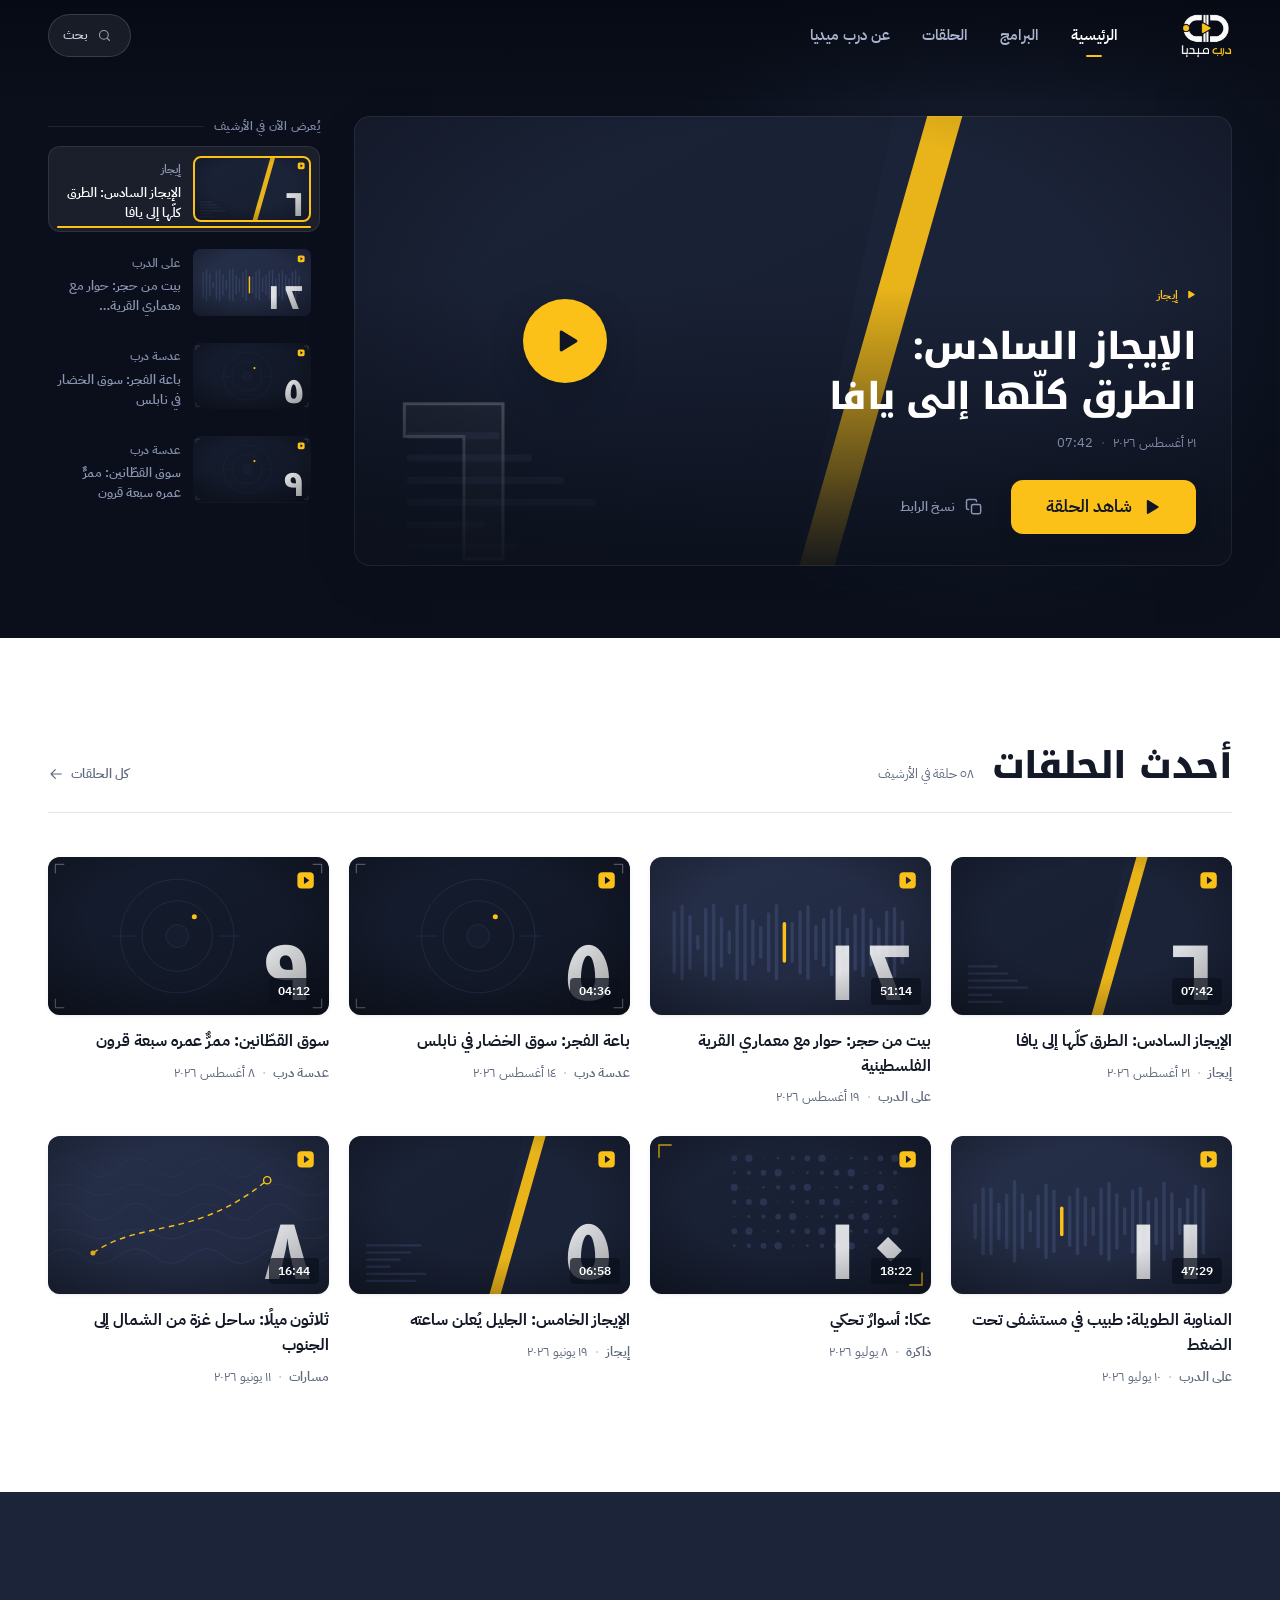
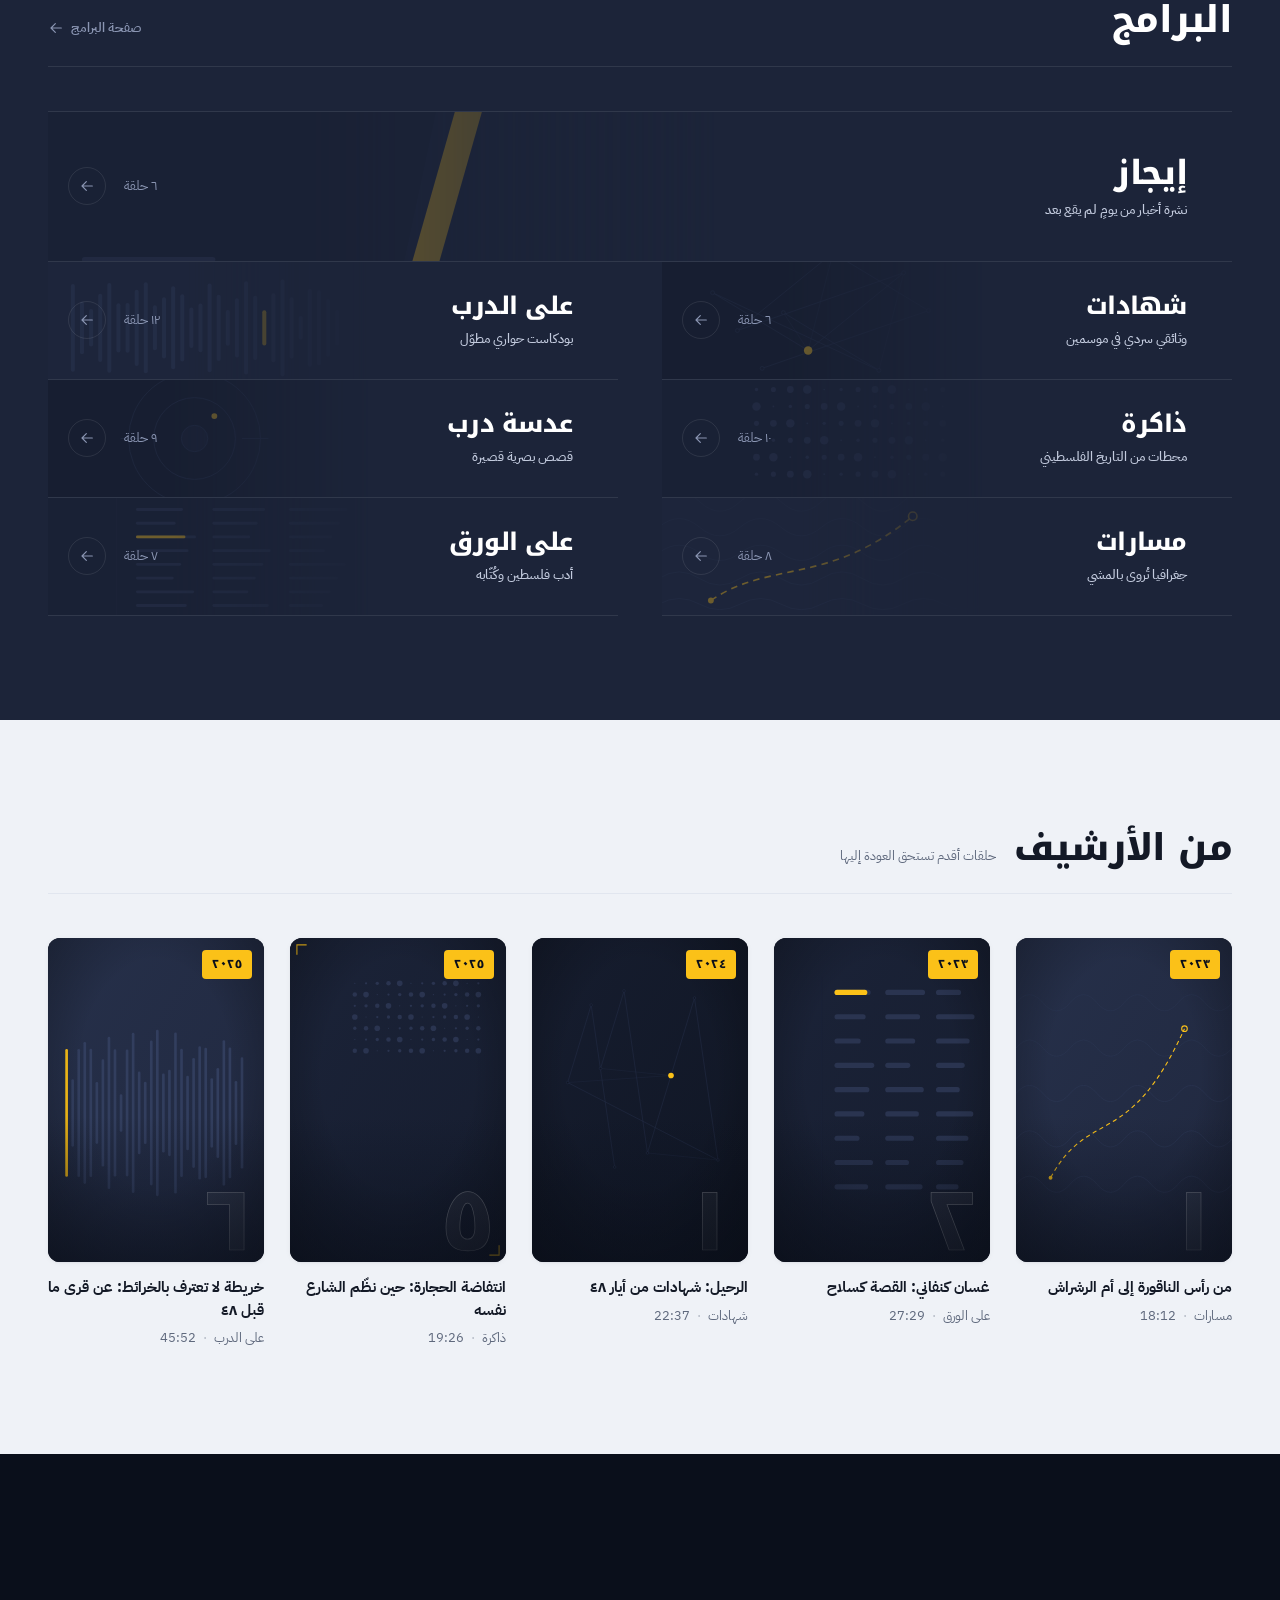
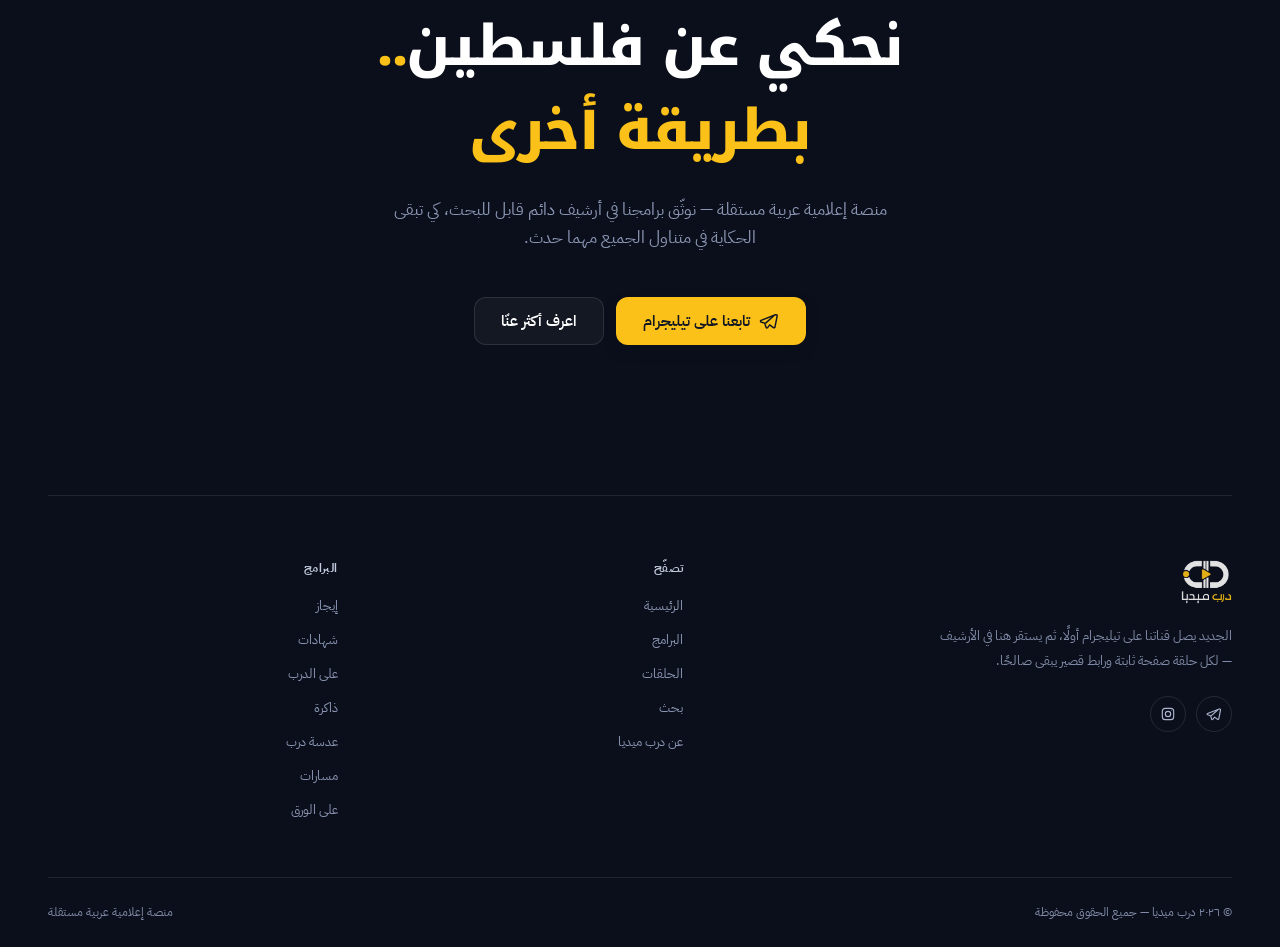
==== index.html @ b9da7412 "Signed-off-by: Eslam abselnasser <96479431+imsemoo@users.noreply.github.com>" ====
﻿<!doctype html>
<html lang="ar" dir="rtl">
<head>
  <meta charset="utf-8">
  <meta name="viewport" content="width=device-width, initial-scale=1">
  <title>درب ميديا — نحكي عن فلسطين.. بطريقة أخرى</title>
  <meta name="description" content="الأرشيف الرسمي لبرامج وحلقات درب ميديا — منصة إعلامية عربية مستقلة تحكي عن فلسطين بطريقة أخرى. تصفّح البرامج، ابحث في الحلقات، وشارك الروابط.">
  <meta property="og:site_name" content="درب ميديا">
  <meta property="og:type" content="website">
  <meta property="og:title" content="درب ميديا — نحكي عن فلسطين.. بطريقة أخرى">
  <meta property="og:description" content="الأرشيف الرسمي لبرامج وحلقات درب ميديا — منصة إعلامية عربية مستقلة تحكي عن فلسطين بطريقة أخرى. تصفّح البرامج، ابحث في الحلقات، وشارك الروابط.">
  <meta property="og:image" content="assets/img/og-card.png">
  <meta name="twitter:card" content="summary_large_image">
  <link rel="icon" type="image/png" href="assets/img/mark.png">
  <link rel="preconnect" href="https://fonts.googleapis.com">
  <link rel="preconnect" href="https://fonts.gstatic.com" crossorigin>
  <link href="https://fonts.googleapis.com/css2?family=IBM+Plex+Sans+Arabic:wght@400;500;600;700&family=Noto+Kufi+Arabic:wght@600;700;800&display=swap" rel="stylesheet">
  <link rel="stylesheet" href="assets/css/main.css?v=34">
</head>
<body data-page="home" data-header="dark">
<!--
THESIS: a permanent Arabic archive that feels like a premium broadcaster's vault — the newest episode plays center-stage while the whole archive stays one search away; refuses the generic news-portal grid of identical teasers.
OWN-WORLD: deep navy (#101624–#20283F) cinematic bands alternating with off-white editorial paper; brand gold (#FBC118) only on play/action/active; Noto Kufi Arabic display over IBM Plex Sans Arabic; hairlines, moderate radii, authored geometric SVG posters per program (bulletin wedge, cell network, soundwave, halftone, viewfinder).
STORY: a follower lands on the latest episode, presses play, then discovers programs as playlists, filters the archive, and copies a short link to share.
FIRST VIEWPORT: navy stage — featured episode poster 16:9 with gold play disc, Kufi title, meta, gold CTA "شاهد الحلقة"; inline-end filmstrip of 4 latest with auto-advancing gold hairline (signature interaction).
FORM: brief-pinned direction (client spec: navy/gold, editorial+cinematic, Shahid-grade UX); concept dice skipped per pinned-brief rule; code-led (no image generation in session).
FINISH: unreviewed and undocumented is unfinished; this build ends with the finish review, the verdict, and DESIGN.md
-->
  <div id="hdr"></div>

  <main>
    <!-- Hero: featured episode stage + filmstrip -->
    <section class="hero" aria-label="الحلقة المميزة">
      <div class="container">
        <div class="hero-grid">
          <div class="hero-stage" id="heroStage"></div>
          <aside class="hero-strip" aria-label="أحدث ما أُضيف">
            <div class="hero-strip-label">يُعرض الآن في الأرشيف</div>
            <div class="strip-scroller" id="heroStrip"></div>
          </aside>
        </div>
      </div>
    </section>

    <!-- Latest episodes -->
    <section class="section" aria-labelledby="latestTitle">
      <div class="container">
        <div class="sec-head rv">
          <h2 id="latestTitle">أحدث الحلقات</h2>
          <span class="sec-count" id="latestCount"></span>
          <a class="sec-more" href="episodes.html">كل الحلقات <svg class="icon icon--s" aria-hidden="true"><use href="#i-arrow"></use></svg></a>
        </div>
        <div class="ep-grid rail" id="latestGrid"></div>
      </div>
    </section>

    <!-- Programs -->
    <section class="section on-navy" aria-labelledby="programsTitle">
      <div class="container">
        <div class="sec-head rv">
          <h2 id="programsTitle">البرامج</h2>
          <a class="sec-more" href="programs.html"><span id="programsMore">كل البرامج</span> <svg class="icon icon--s" aria-hidden="true"><use href="#i-arrow"></use></svg></a>
        </div>
        <div class="pgm-list" id="programsList"></div>
      </div>
    </section>

    <!-- Editors' picks — light band, one step down from the white above it -->
    <section class="section section--alt" aria-labelledby="picksTitle">
      <div class="container">
        <div class="sec-head rv">
          <h2 id="picksTitle">من الأرشيف</h2>
          <span class="sec-count">حلقات أقدم تستحق العودة إليها</span>
        </div>
        <div class="arch-shelf" id="archShelf"></div>
      </div>
    </section>

    <!-- Brand statement -->
    <section class="statement" aria-label="عن درب ميديا">
      <div class="container">
        <h2>نحكي عن فلسطين<span class="dot">..</span><br><span class="alt">بطريقة أخرى</span></h2>
        <p>منصة إعلامية عربية مستقلة — نوثّق برامجنا في أرشيف دائم قابل للبحث، كي تبقى الحكاية في متناول الجميع مهما حدث.</p>
        <div class="statement-actions">
          <a class="btn btn--gold" href="https://t.me/DarbM22" target="_blank" rel="noopener">
            <svg class="icon" aria-hidden="true"><use href="#i-telegram"></use></svg>
            تابعنا على تيليجرام
          </a>
          <a class="btn btn--ghost" href="about.html">اعرف أكثر عنّا</a>
        </div>
      </div>
    </section>
  </main>

  <div id="ftr"></div>

  <script src="assets/js/data.js?v=34"></script>
  <script src="assets/js/player.js?v=34"></script>
  <script src="assets/js/app.js?v=34"></script>
</body>
</html>
---- assets/css/main.css ----
/* =========================================================
   Darb Media — design system
   Editorial + cinematic Arabic RTL archive.
   Navy speaks, yellow points.
   ========================================================= */

:root {
  /* palette */
  --navy-950: #0B101C;
  --navy-900: #101624;   /* deepest — footer, statement  */
  --navy-850: #141B2C;
  --navy-800: #161D2F;   /* cinematic sections           */
  --navy-750: #1B2338;
  --navy-700: #20283F;   /* brand navy                   */
  --navy-600: #2A3450;
  --navy-500: #3A4666;

  --gold: #F5C21C;
  --gold-strong: #FBC118; /* sampled from logo            */
  --gold-deep: #D9A404;   /* hover on gold fills          */
  --gold-ink: #6E5703;    /* gold-family text on light    */

  --paper: #FFFFFF;
  --paper-2: #F4F6F9;     /* secondary surfaces           */
  --paper-3: #EBEEF4;
  --line: #E2E6EE;        /* hairlines on light           */
  --line-2: #D3D9E4;

  --ink: #1B2233;
  --ink-2: #525C72;       /* muted on light               */
  --ink-3: #656F87;       /* faint meta on light (AA)     */

  --on-navy: #FFFFFF;
  --on-navy-2: #A9B3CD;   /* muted on navy                */
  --on-navy-3: #8A94B2;   /* faint on navy (AA on deep)   */
  --line-navy: rgba(255, 255, 255, 0.11);

  /* =======================================================
     SEMANTIC LAYER — components reference these, not the
     raw palette above. Surfaces form one tonal ladder so
     no two adjacent sections can visually merge.
     ======================================================= */

  /* Surfaces, darkest → brightest. Every value is chosen so that any two
     ADJACENT sections differ enough to read as separate bands, and so that
     the text tokens below clear 4.5:1 on each of them. */
  --surface-deep: #0A0F1B;        /* hero + brand statement: cinematic  */
  --surface-dark: #1C2439;        /* programs band + footer plate       */
  --surface-dark-raised: #242E48; /* cards sitting on a dark band        */
  --surface-light: #EFF2F7;       /* archive band                        */
  --surface-bright: #FFFFFF;      /* latest episodes + cards             */

  /* Text on dark — four steps, all AA-verified on the surfaces they sit on.
     on-dark-4 is for the two deep surfaces; anything on -raised uses -3. */
  --on-dark-1: #FFFFFF;   /* headings, episode titles     18.7:1 on deep */
  --on-dark-2: #C3CBDE;   /* descriptions                  9.9:1        */
  --on-dark-3: #8B96B3;   /* metadata                      4.6:1 raised */
  --on-dark-4: #828CA8;   /* inactive UI, utility          5.7:1 deep   */

  /* text on light */
  --on-light-1: #131926;  /* headings                     17.6:1 white  */
  --on-light-2: #47516A;  /* descriptions                  7.1:1        */
  --on-light-3: #5F697D;  /* metadata                      4.9:1 alt    */

  /* borders */
  --border-dark: rgba(255, 255, 255, 0.09);
  --border-light: #E1E6EF;

  /* accent — action, active state, emphasis. Never decoration. */
  --accent: #FBC118;
  --accent-pressed: #D9A404;
  --accent-on-light: #6E5703;

  /* type scale */
  --t-display: clamp(2.1rem, 5.4vw, 3.5rem);
  --t-h1: clamp(1.75rem, 3.7vw, 3rem);
  --t-h2: clamp(1.7rem, 3vw, 2.3rem);
  --t-h3: 1.6rem;
  --t-body-lg: 1.0625rem;  /* lead paragraphs, hero CTA          */
  --t-body: 1rem;          /* card titles, default copy          */
  --t-body-sm: 0.9375rem;  /* dense descriptions, controls       */
  --t-meta: 0.8125rem;     /* dates, durations, counts           */
  --t-label: 0.75rem;      /* eyebrow labels, utility            */

  /* spacing scale */
  --sp-section: 104px;
  --sp-section-sm: 72px;
  --sp-component: 44px;
  --sp-card: 20px;
  --sp-text: 8px;
  --sp-control: 12px;

  /* type */
  --f-display: "Noto Kufi Arabic", "IBM Plex Sans Arabic", "Segoe UI", Tahoma, sans-serif;
  --f-body: "IBM Plex Sans Arabic", "Segoe UI", Tahoma, sans-serif;

  /* geometry — one controlled radius scale, no ad-hoc values */
  --r-xs: 4px;
  --r-sm: 8px;
  --r-md: 12px;
  --r-lg: 16px;
  --r-pill: 999px;
  --container: 1240px;
  --hdr: 72px;

  /* elevation */
  --sh-1: 0 1px 2px rgba(16, 22, 36, 0.05), 0 1px 6px rgba(16, 22, 36, 0.04);
  --sh-2: 0 10px 30px -12px rgba(16, 22, 36, 0.22), 0 2px 8px -2px rgba(16, 22, 36, 0.08);
  --sh-navy: 0 16px 40px -16px rgba(11, 16, 28, 0.55);

  /* motion */
  --ease: cubic-bezier(0.2, 0.7, 0.2, 1);
  --t-fast: 160ms;
  --t-med: 300ms;
  --t-slow: 520ms;
}

/* ---------- reset ---------- */
*, *::before, *::after { box-sizing: border-box; }
* { margin: 0; }
html { -webkit-text-size-adjust: 100%; }
body {
  font-family: var(--f-body);
  font-size: 16px;
  line-height: 1.7;
  color: var(--ink);
  background: var(--paper);
  -webkit-font-smoothing: antialiased;
  text-rendering: optimizeLegibility;
}
img, svg, video, iframe { display: block; max-width: 100%; }
button, input, select, textarea { font: inherit; color: inherit; }
button { cursor: pointer; background: none; border: 0; padding: 0; }
a { color: inherit; text-decoration: none; }
ul, ol { list-style: none; padding: 0; }
h1, h2, h3, h4 { line-height: 1.35; font-weight: 700; }
:target { scroll-margin-block-start: calc(var(--hdr) + 24px); }

/* ---------- browser surfaces ---------- */
::selection { background: var(--navy-700); color: #fff; }
.on-navy ::selection, .site-footer ::selection { background: var(--gold); color: var(--navy-900); }
input, textarea { caret-color: var(--gold-deep); }
:focus { outline: none; }
:focus-visible {
  outline: 2px solid var(--gold-strong);
  outline-offset: 2px;
  border-radius: var(--r-xs);
}
* { scrollbar-width: thin; scrollbar-color: var(--line-2) transparent; }
::-webkit-scrollbar { width: 10px; height: 10px; }
::-webkit-scrollbar-thumb { background: var(--line-2); border-radius: var(--r-sm); border: 2px solid var(--paper); }
::-webkit-scrollbar-track { background: transparent; }
.on-navy { scrollbar-color: var(--navy-500) transparent; }

/* ---------- layout ---------- */
.container {
  max-width: var(--container);
  margin-inline: auto;
  padding-inline: 28px;
}
/* Sections declare a surface level; the ladder guarantees contrast
   between neighbours without brightening the site. */
.section { padding-block: var(--sp-section); background: var(--surface-bright); }
.section--alt { background: var(--surface-light); }
.section--tight { padding-block: var(--sp-section-sm); }
.on-navy { background: var(--surface-dark); color: var(--on-dark-1); }

/* grid children must shrink */
.ep-grid > *, .picks-grid > *, .prog-list > *, .rail > *,
.hero-grid > *, .footer-grid > *, .watch-cols > *,
.prog-card > *, .pick-row > *, .strip-item > * { min-width: 0; }

/* ---------- generated posters (inline SVG behaves like a cover image) ---------- */
.pm { width: 100%; height: 100%; display: block; direction: ltr; }
.stage-media .pm, .player .pm { position: absolute; inset: 0; }
.stage-media .pm { transition: opacity var(--t-slow) var(--ease), transform 1.2s var(--ease); }
.ep-thumb .pm, .prog-cover .pm { transition: transform var(--t-slow) var(--ease); }
.ep-card:hover .ep-thumb .pm, .ep-card:focus-within .ep-thumb .pm { transform: scale(1.045); }
.prog-card:hover .prog-cover .pm { transform: scale(1.05); }
.pm text { font-family: "Noto Kufi Arabic", "IBM Plex Sans Arabic", "Segoe UI", Tahoma, sans-serif; }

/* ---------- icons ---------- */
.icon {
  width: 20px; height: 20px;
  stroke: currentColor; fill: none;
  stroke-width: 1.75; stroke-linecap: round; stroke-linejoin: round;
  flex: none;
}
.icon--s { width: 16px; height: 16px; }
.icon--fill { fill: currentColor; stroke: none; }

/* =========================================================
   Header
   ========================================================= */
.site-header {
  position: fixed;
  inset-block-start: 0; inset-inline: 0;
  z-index: 60;
  height: var(--hdr);
  display: flex; align-items: center;
  background: transparent;
  border-block-end: 1px solid transparent;
  transition: background var(--t-med) var(--ease), border-color var(--t-med) var(--ease), box-shadow var(--t-med) var(--ease);
}
/* At rest over the hero the bar has no plate of its own — a top-down scrim
   gives the nav something to sit on so it reads as chrome, not floating text. */
.site-header.over-dark::before {
  content: "";
  position: absolute; inset-inline: 0; inset-block-start: 0;
  height: calc(var(--hdr) + 28px);
  background: linear-gradient(to bottom, rgba(6, 10, 19, 0.85), rgba(6, 10, 19, 0));
  pointer-events: none;
  opacity: 1;
  transition: opacity var(--t-med) var(--ease);
}
.site-header.over-dark.is-scrolled::before { opacity: 0; }
.site-header .container {
  position: relative; z-index: 1;
  display: flex; align-items: center; gap: 36px;
  width: 100%;
}
.brand { display: inline-flex; align-items: center; gap: 10px; flex: none; }
.brand img { height: 44px; width: auto; }
.brand .brand-light, .site-header.over-dark .brand .brand-dark { display: none; }
.site-header.over-dark .brand .brand-light { display: block; }

.main-nav { display: flex; align-items: center; gap: 2px; margin-inline-start: 12px; }
.main-nav a {
  position: relative;
  padding: 9px 15px;
  font-size: var(--t-body-sm);
  font-weight: 600;
  letter-spacing: -0.005em;
  color: var(--ink-2);
  border-radius: var(--r-sm);
  transition: color var(--t-fast) var(--ease);
}
/* the active mark is a compact gold tick under the word, not a full underline */
.main-nav a::after {
  content: "";
  position: absolute;
  inset-inline-start: 50%;
  inset-block-end: 0;
  width: 16px; height: 2px; margin-inline-start: -8px;
  border-radius: var(--r-xs);
  background: var(--accent);
  transform: scaleX(0);
  transition: transform var(--t-med) var(--ease);
}
.main-nav a:hover { color: var(--ink); }
.main-nav a[aria-current="page"] { color: var(--ink); font-weight: 600; }
.main-nav a[aria-current="page"]::after, .main-nav a:hover::after { transform: scaleX(1); }

.site-header.over-dark .main-nav a { color: var(--on-navy-2); }
.site-header.over-dark .main-nav a:hover,
.site-header.over-dark .main-nav a[aria-current="page"] { color: #fff; }

.hdr-actions { margin-inline-start: auto; display: flex; align-items: center; gap: 10px; }
.hdr-search {
  display: inline-flex; align-items: center; gap: 9px;
  padding: 9px 18px 9px 14px;
  font-size: var(--t-meta); font-weight: 600;
  color: var(--ink-2);
  border: 1px solid var(--line);
  border-radius: var(--r-pill);
  background: var(--paper);
  transition: border-color var(--t-fast) var(--ease), color var(--t-fast) var(--ease),
              background var(--t-fast) var(--ease);
}
.hdr-search .icon { width: 15px; height: 15px; opacity: 0.75; }
.hdr-search:hover { border-color: var(--line-2); color: var(--ink); }
.hdr-search:hover .icon { opacity: 1; }
.site-header.over-dark .hdr-search {
  background: rgba(255, 255, 255, 0.07);
  border-color: rgba(255, 255, 255, 0.14);
  color: var(--on-dark-2);
}
.site-header.over-dark .hdr-search:hover {
  color: #fff;
  background: rgba(255, 255, 255, 0.13);
  border-color: rgba(255, 255, 255, 0.26);
}

/* scrolled state — always resolves to solid light */
.site-header.is-scrolled {
  background: rgba(255, 255, 255, 0.94);
  -webkit-backdrop-filter: blur(14px);
  backdrop-filter: blur(14px);
  border-block-end-color: var(--line);
}
.site-header.is-scrolled.over-dark .brand .brand-light { display: none; }
.site-header.is-scrolled.over-dark .brand .brand-dark { display: block; }
.site-header.is-scrolled.over-dark .main-nav a { color: var(--ink-2); }
.site-header.is-scrolled.over-dark .main-nav a:hover,
.site-header.is-scrolled.over-dark .main-nav a[aria-current="page"] { color: var(--ink); }
.site-header.is-scrolled.over-dark .hdr-search {
  background: var(--paper); border-color: var(--line); color: var(--ink-2);
}

.menu-btn { display: none; }

/* mobile nav sheet */
.nav-sheet {
  position: fixed; inset: 0; z-index: 80;
  background: var(--navy-900); color: #fff;
  display: flex; flex-direction: column;
  padding: 20px 28px 40px;
  opacity: 0; visibility: hidden;
  transition: opacity var(--t-med) var(--ease), visibility 0s var(--t-med);
}
.nav-sheet.open { opacity: 1; visibility: visible; transition-delay: 0s; }
.nav-sheet-top { display: flex; align-items: center; justify-content: space-between; height: var(--hdr); }
.nav-sheet-top img { height: 40px; }
.nav-sheet-close { color: #fff; padding: 10px; margin-inline-end: -10px; }
.nav-sheet nav { margin-block-start: 6vh; display: flex; flex-direction: column; }
.nav-sheet nav a {
  font-family: var(--f-display);
  font-size: clamp(1.6rem, 6.5vw, 2.1rem);
  font-weight: 700;
  padding-block: 14px;
  border-block-end: 1px solid var(--line-navy);
  display: flex; align-items: baseline; justify-content: space-between;
  transform: translateY(14px); opacity: 0;
  transition: transform var(--t-slow) var(--ease), opacity var(--t-slow) var(--ease);
}
.nav-sheet.open nav a { transform: none; opacity: 1; }
.nav-sheet nav a[aria-current="page"] { color: var(--gold-strong); }
.nav-sheet nav a .nav-latin {
  font-family: var(--f-body); font-size: var(--t-label); font-weight: 400;
  color: var(--on-navy-3); letter-spacing: 0.08em;
}
.nav-sheet-foot { margin-block-start: auto; display: flex; gap: 12px; }

/* =========================================================
   Buttons
   ========================================================= */
.btn {
  display: inline-flex; align-items: center; justify-content: center; gap: 9px;
  padding: 13px 26px;
  border-radius: var(--r-md);
  font-size: var(--t-body-sm); font-weight: 600;
  line-height: 1;
  border: 1px solid transparent;
  transition: background var(--t-fast) var(--ease), color var(--t-fast) var(--ease),
              border-color var(--t-fast) var(--ease), transform var(--t-fast) var(--ease),
              box-shadow var(--t-fast) var(--ease);
  user-select: none;
}
.btn:hover { transform: translateY(-1px); }
.btn:active { transform: translateY(1px); }
.btn[disabled] { opacity: 0.45; pointer-events: none; }

.btn--gold {
  background: var(--gold-strong); color: var(--navy-900);
  box-shadow: 0 6px 18px -8px rgba(11, 16, 28, 0.5);
}
.btn--gold:hover { background: var(--gold-deep); }
.btn--navy { background: var(--navy-700); color: #fff; }
.btn--navy:hover { background: var(--navy-600); }
.btn--ghost {
  border-color: var(--line-navy); color: #fff;
  background: rgba(255, 255, 255, 0.04);
}
.btn--ghost:hover { border-color: rgba(255, 255, 255, 0.35); background: rgba(255, 255, 255, 0.09); }
.btn--outline { border-color: var(--line-2); color: var(--ink); background: var(--paper); }
.btn--outline:hover { border-color: var(--navy-500); }
.btn--s { padding: 10px 18px; font-size: var(--t-meta); }

/* =========================================================
   Section heads
   ========================================================= */
.sec-head {
  display: flex; align-items: baseline; gap: 18px;
  padding-block-end: 20px;
  margin-block-end: var(--sp-component);
  border-block-end: 1px solid var(--border-light);
}
.on-navy .sec-head { border-color: var(--border-dark); }
.sec-head h2 {
  font-family: var(--f-display);
  font-size: var(--t-h2);
  font-weight: 800;
  letter-spacing: -0.015em;
  color: var(--on-light-1);
}
.on-navy .sec-head h2 { color: var(--on-dark-1); }
.sec-head .sec-count {
  font-size: var(--t-meta); color: var(--on-light-3);
  font-variant-numeric: tabular-nums;
}
.on-navy .sec-head .sec-count { color: var(--on-dark-3); }
.sec-head .sec-more {
  margin-inline-start: auto;
  display: inline-flex; align-items: center; gap: 7px;
  font-size: var(--t-meta); font-weight: 600; color: var(--on-light-3);
  transition: color var(--t-fast) var(--ease), gap var(--t-fast) var(--ease);
}
.sec-head .sec-more:hover { color: var(--on-light-1); gap: 11px; }
.on-navy .sec-head .sec-more { color: var(--on-dark-3); }
.on-navy .sec-head .sec-more:hover { color: var(--on-dark-1); }
.sec-head .segmented { margin-inline-start: auto; }

/* =========================================================
   Hero (homepage)
   ========================================================= */
.hero {
  position: relative;
  background: var(--surface-deep);
  color: var(--on-dark-1);
  padding-block-start: calc(var(--hdr) + 44px);
  padding-block-end: 72px;
  overflow: hidden;
}
/* one soft key light behind the stage — gives the band depth instead of a
   flat slab, and it is a lighting cue, not a decorative gradient */
.hero::before {
  content: "";
  position: absolute;
  inset-block-start: -18%;
  inset-inline-start: -8%;
  width: 62%; aspect-ratio: 1;
  background: radial-gradient(circle, rgba(88, 104, 150, 0.2), transparent 62%);
  pointer-events: none;
}
.hero-grid {
  position: relative; z-index: 1;
  display: grid;
  grid-template-columns: minmax(0, 1fr) 272px;
  gap: 34px;
  align-items: stretch;
}

.hero-stage { display: flex; flex-direction: column; position: relative; }
.stage-media {
  position: relative;
  border-radius: var(--r-lg);
  overflow: hidden;
  aspect-ratio: 16 / 8.2;
  background: var(--navy-850);
  box-shadow: var(--sh-navy);
}
/* a 1px inner edge so the panel reads as a lit screen, not a cut-out hole */
.stage-media::after {
  content: "";
  position: absolute; inset: 0;
  border-radius: inherit;
  box-shadow: inset 0 0 0 1px rgba(255, 255, 255, 0.07);
  pointer-events: none;
  z-index: 3;
}
.stage-media img {
  position: absolute; inset: 0;
  width: 100%; height: 100%; object-fit: cover;
  transition: opacity var(--t-slow) var(--ease), transform 1.2s var(--ease);
}
.stage-media.is-swapping img { opacity: 0; transform: scale(1.02); }
.stage-media .stage-scrim {
  position: absolute; inset: 0;
  background: linear-gradient(0deg, rgba(11, 16, 28, 0.92) 0%, rgba(11, 16, 28, 0.38) 36%, rgba(11, 16, 28, 0) 62%);
  pointer-events: none;
}
/* The disc sits in the free half of the frame, never beside the title —
   one clear play affordance, no competition with the headline. */
.stage-play {
  position: absolute; inset: 0;
  display: grid; place-items: center;
  padding-inline-start: 52%;
  color: var(--navy-900);
}
.stage-play .play-disc {
  width: 84px; height: 84px;
  border-radius: 50%;
  background: var(--gold-strong);
  display: grid; place-items: center;
  box-shadow: 0 14px 36px -10px rgba(11, 16, 28, 0.65);
  transition: transform var(--t-med) var(--ease), box-shadow var(--t-med) var(--ease);
}
.stage-play .icon { width: 30px; height: 30px; margin-inline-start: -3px; }
.stage-play:hover .play-disc { transform: scale(1.07); box-shadow: 0 18px 44px -10px rgba(11, 16, 28, 0.75); }
.stage-play:focus-visible { outline-offset: -6px; }

/* overlay: the image sells the episode, text sits on the scrim */
.stage-info {
  position: absolute;
  inset-inline-start: 0; inset-block-end: 0;
  z-index: 2;
  padding: 30px 36px 32px;
  max-width: min(54%, 560px);
  transition: opacity 240ms var(--ease), transform 240ms var(--ease);
}
.hero-stage.is-swapping .stage-info { opacity: 0; transform: translateY(8px); }
.hero-stage.is-swapping .stage-media .pm { opacity: 0; transform: scale(1.02); }

/* inline playback: the video takes the stage, chrome steps aside */
.hero-stage.is-playing .stage-info,
.hero-stage.is-playing .stage-scrim { opacity: 0; pointer-events: none; }
.hero-stage.is-playing .stage-media { aspect-ratio: 16 / 9; }

/* "no source linked" note on the hero */
.stage-note {
  position: absolute; inset-inline: 0; inset-block-end: 0;
  z-index: 3;
  padding: 18px 22px;
  display: flex; align-items: center; gap: 12px;
  background: linear-gradient(0deg, rgba(11, 16, 28, 0.9), rgba(11, 16, 28, 0));
  color: var(--on-navy-2); font-size: var(--t-meta);
  opacity: 0; transform: translateY(8px);
  transition: opacity var(--t-med) var(--ease), transform var(--t-med) var(--ease);
  pointer-events: none;
}
.stage-note.show { opacity: 1; transform: none; }
.stage-note .icon { color: var(--gold-strong); }
.stage-program {
  display: inline-flex; align-items: center; gap: 7px;
  color: var(--accent);
  font-weight: 600; font-size: var(--t-label);
  letter-spacing: 0.02em;
}
.stage-program .icon { width: 11px; height: 11px; }
.stage-title {
  font-family: var(--f-display);
  font-size: clamp(1.6rem, 2.9vw, 2.5rem);
  font-weight: 800;
  line-height: 1.35;
  letter-spacing: -0.02em;
  margin-block: 12px 10px;
  text-wrap: balance;
  color: var(--on-dark-1);
  /* three lines is the ceiling: past that the block reaches the top of the
     frame and the hero stops reading in one glance */
  display: -webkit-box; -webkit-line-clamp: 3; -webkit-box-orient: vertical;
  overflow: hidden;
}
.stage-meta {
  display: flex; align-items: center; gap: 8px;
  color: var(--on-dark-4);
  font-size: var(--t-meta);
  font-variant-numeric: tabular-nums;
}
.stage-actions { display: flex; align-items: center; gap: var(--sp-control); margin-block-start: 26px; flex-wrap: wrap; }
.btn--hero { padding: 16px 34px; font-size: var(--t-body-lg); }
/* secondary action stays quiet: it must not compete with the gold CTA */
.stage-actions .btn--ghost {
  border-color: transparent;
  background: transparent;
  color: var(--on-dark-3);
  padding-inline: 14px;
}
.stage-actions .btn--ghost:hover { background: rgba(255, 255, 255, 0.08); color: var(--on-dark-1); }

/* shared quiet-meta helpers */
.ltr-num { direction: ltr; unicode-bidi: isolate; font-variant-numeric: tabular-nums; }
.meta-dot { opacity: 0.45; }

/* filmstrip */
.hero-strip { display: flex; flex-direction: column; min-width: 0; }
.strip-scroller { display: flex; flex-direction: column; gap: 8px; min-width: 0; }
.hero-strip-label {
  font-size: var(--t-label); font-weight: 600;
  color: var(--on-dark-4);
  display: flex; align-items: center; gap: 10px;
  margin-block-end: 10px;
  letter-spacing: 0.03em;
}
.hero-strip-label::after { content: ""; flex: 1; height: 1px; background: var(--border-dark); }
.strip-item {
  display: grid;
  grid-template-columns: 118px minmax(0, 1fr);
  gap: 12px; align-items: center;
  padding: 8px;
  border-radius: var(--r-md);
  border: 1px solid transparent;
  text-align: start;
  transition: background var(--t-fast) var(--ease), border-color var(--t-fast) var(--ease);
  position: relative;
}
.strip-item:hover { background: rgba(255, 255, 255, 0.05); }
.strip-item.active { background: rgba(255, 255, 255, 0.07); border-color: var(--border-dark); }
.strip-item.active .strip-thumb { outline: 2px solid var(--accent); outline-offset: -2px; }
.strip-thumb {
  position: relative; border-radius: var(--r-sm); overflow: hidden;
  aspect-ratio: 16 / 9; background: var(--navy-850);
}
.strip-thumb img { width: 100%; height: 100%; object-fit: cover; }
.strip-item .strip-t {
  font-size: var(--t-meta); font-weight: 600; color: var(--on-dark-3);
  line-height: 1.55;
  display: -webkit-box; -webkit-line-clamp: 2; -webkit-box-orient: vertical; overflow: hidden;
  transition: color var(--t-fast) var(--ease);
}
.strip-item:hover .strip-t, .strip-item.active .strip-t { color: var(--on-dark-1); }
/* program name here is utility, not emphasis — gold is reserved for the active mark */
.strip-item .strip-p { font-size: var(--t-label); color: var(--on-dark-4); font-weight: 600; }
.strip-item.active .strip-p { color: var(--on-dark-3); }
/* auto-advance progress hairline */
.strip-item .strip-bar {
  position: absolute; inset-inline: 8px; inset-block-end: 3px;
  height: 2px; border-radius: var(--r-xs);
  background: var(--line-navy);
  opacity: 0; overflow: hidden;
}
.strip-item.active .strip-bar { opacity: 1; }
.strip-item .strip-bar i {
  display: block; height: 100%;
  background: var(--gold-strong);
  transform: scaleX(0); transform-origin: var(--tx-origin, right);
}
.strip-item.active .strip-bar i {
  animation: stripbar var(--strip-secs, 7s) linear forwards;
}
.hero.paused .strip-item .strip-bar i { animation-play-state: paused; }
@keyframes stripbar { to { transform: scaleX(1); } }

/* =========================================================
   Episode cards
   ========================================================= */
.ep-grid {
  display: grid;
  grid-template-columns: repeat(4, minmax(0, 1fr));
  gap: 28px 20px;
}
.ep-grid--3 { grid-template-columns: repeat(3, minmax(0, 1fr)); }

.ep-card { display: flex; flex-direction: column; }
.ep-thumb {
  position: relative;
  border-radius: var(--r-md);
  overflow: hidden;
  aspect-ratio: 16 / 9;
  background: var(--paper-3);
  box-shadow: var(--sh-1);
  transition: box-shadow var(--t-med) var(--ease);
}
.ep-card:hover .ep-thumb, .ep-card:focus-within .ep-thumb { box-shadow: var(--sh-2); }
.ep-thumb img {
  width: 100%; height: 100%; object-fit: cover;
  transition: transform var(--t-slow) var(--ease);
}
.ep-thumb::after {
  content: "";
  position: absolute; inset: 0;
  background: rgba(11, 16, 28, 0);
  transition: background var(--t-med) var(--ease);
}
.ep-card:hover .ep-thumb img, .ep-card:focus-within .ep-thumb img { transform: scale(1.045); }
.ep-card:hover .ep-thumb::after, .ep-card:focus-within .ep-thumb::after { background: rgba(11, 16, 28, 0.34); }
.ep-thumb .thumb-play {
  position: absolute; inset-block-end: 10px; inset-inline-start: 10px;
  z-index: 1;
  width: 42px; height: 42px; border-radius: 50%;
  background: var(--gold-strong); color: var(--navy-900);
  display: grid; place-items: center;
  opacity: 0; transform: translateY(8px);
  transition: opacity var(--t-med) var(--ease), transform var(--t-med) var(--ease);
}
.ep-thumb .thumb-play .icon { width: 17px; height: 17px; margin-inline-start: -2px; }
.ep-card:hover .thumb-play, .ep-card:focus-within .thumb-play { opacity: 1; transform: none; }
.ep-thumb .thumb-dur {
  position: absolute; inset-block-end: 10px; inset-inline-end: 10px;
  z-index: 1;
  padding: 3px 9px;
  font-size: var(--t-label); font-weight: 600;
  font-variant-numeric: tabular-nums;
  color: #fff; background: rgba(11, 16, 28, 0.72);
  border-radius: var(--r-xs);
  direction: ltr;
}
.ep-body { padding-block-start: 14px; }
/* program name is metadata, not a badge — no dot, no gold, no chip */
.ep-program { font-weight: 600; color: inherit; }
.ep-title {
  font-size: var(--t-body); font-weight: 700; line-height: 1.55;
  color: var(--on-light-1);
  letter-spacing: -0.005em;
  display: -webkit-box; -webkit-line-clamp: 2; -webkit-box-orient: vertical; overflow: hidden;
  transition: color var(--t-fast) var(--ease);
}
.ep-card a:hover .ep-title { color: var(--navy-600); }
.ep-meta {
  margin-block-start: var(--sp-text);
  font-size: var(--t-meta); color: var(--on-light-3);
  display: flex; align-items: center; gap: 7px;
  font-variant-numeric: tabular-nums;
}

/* dark cards (navy sections) */
.on-navy .ep-thumb { background: var(--surface-dark-raised); box-shadow: none; }
.on-navy .ep-title { color: var(--on-dark-1); }
.on-navy .ep-card a:hover .ep-title { color: var(--on-dark-2); }
.on-navy .ep-meta { color: var(--on-dark-3); }

/* =========================================================
   Program cards (rows)
   ========================================================= */
/* =========================================================
   Programme index (homepage)
   An editorial line-up: the name carries the row, the artwork
   bleeds in from the inline-end edge and opens on hover.
   ========================================================= */
/* Two columns halve the stack's height and put the row's dead horizontal
   space to work; the first programme spans both as the lead. */
.pgm-list {
  display: grid;
  grid-template-columns: repeat(2, minmax(0, 1fr));
  column-gap: 44px;
  border-block-start: 1px solid var(--border-dark);
}
.pgm {
  position: relative;
  display: grid;
  grid-template-columns: 3px minmax(0, 1fr) auto;
  align-items: center;
  gap: 0 20px;
  min-height: 118px;
  padding-inline: 4px 20px;
  border-block-end: 1px solid var(--border-dark);
  overflow: hidden;
  isolation: isolate;
}
.pgm:first-child { grid-column: 1 / -1; min-height: 150px; }

/* artwork: a cinematic bleed, never a card */
.pgm-art {
  position: absolute;
  inset-block: 0; inset-inline-end: 0;
  /* fixed width + compositor-only transitions: animating `width` would run
     layout on every frame of the hover */
  width: 56%;
  z-index: -1;
  opacity: 0.36;
  transform: scale(1.02);
  transform-origin: center;
  -webkit-mask-image: linear-gradient(to left, #000 40%, transparent 100%);
  mask-image: linear-gradient(to left, #000 40%, transparent 100%);
  transition: opacity var(--t-slow) var(--ease), transform var(--t-slow) var(--ease);
}
[dir="rtl"] .pgm-art {
  -webkit-mask-image: linear-gradient(to right, #000 40%, transparent 100%);
  mask-image: linear-gradient(to right, #000 40%, transparent 100%);
}
.pgm-art .pm { width: 100%; height: 100%; object-fit: cover; }
.pgm:hover .pgm-art, .pgm:focus-visible .pgm-art { opacity: 0.62; transform: scale(1.06); }

/* gold rule grows from the leading edge on hover */
.pgm-rule {
  align-self: stretch;
  background: var(--accent);
  transform: scaleY(0);
  transform-origin: center;
  transition: transform var(--t-med) var(--ease);
}
.pgm:hover .pgm-rule, .pgm:focus-visible .pgm-rule { transform: scaleY(1); }

.pgm-main { display: flex; flex-direction: column; gap: 5px; padding-inline-start: 18px; }
.pgm-name {
  font-family: var(--f-display);
  font-size: clamp(1.25rem, 1.9vw, 1.6rem);
  font-weight: 800;
  line-height: 1.3;
  letter-spacing: -0.02em;
  color: var(--on-dark-1);
  transition: transform var(--t-med) var(--ease);
}
.pgm:first-child .pgm-name { font-size: clamp(1.6rem, 2.6vw, 2.15rem); }
.pgm:hover .pgm-name { transform: translateX(6px); }
[dir="rtl"] .pgm:hover .pgm-name { transform: translateX(-6px); }
.pgm-tag { font-size: var(--t-meta); color: var(--on-dark-2); font-weight: 500; }

/* text sits above the artwork bleed, so it keeps its own legibility */
.pgm-main, .pgm-meta { position: relative; z-index: 1; }
.pgm-meta {
  display: inline-flex; align-items: center; gap: 18px;
  color: var(--on-dark-3);
  font-size: var(--t-meta);
  font-variant-numeric: tabular-nums;
  white-space: nowrap;
}
.pgm-go {
  display: grid; place-items: center;
  width: 38px; height: 38px;
  border: 1px solid var(--border-dark);
  border-radius: 50%;
  color: var(--on-dark-3);
  transition: background var(--t-med) var(--ease), color var(--t-med) var(--ease),
              border-color var(--t-med) var(--ease);
}
.pgm:hover .pgm-go {
  background: var(--accent); color: var(--surface-deep); border-color: var(--accent);
}

.prog-list { display: flex; flex-direction: column; gap: 16px; }
.prog-card {
  display: grid;
  grid-template-columns: 440px minmax(0, 1fr) auto;
  gap: 34px; align-items: center;
  padding: var(--sp-card);
  background: var(--surface-dark-raised);
  border: 1px solid transparent;
  border-radius: var(--r-lg);
  transition: border-color var(--t-med) var(--ease), background var(--t-med) var(--ease), transform var(--t-med) var(--ease);
}
.prog-card:hover {
  border-color: var(--border-dark);
  background: #2A3452;
  transform: translateY(-2px);
}
.prog-cover {
  border-radius: var(--r-md); overflow: hidden;
  aspect-ratio: 16 / 9; background: var(--navy-850);
}
.prog-cover img {
  width: 100%; height: 100%; object-fit: cover;
  transition: transform var(--t-slow) var(--ease);
}
.prog-card:hover .prog-cover img { transform: scale(1.05); }
.prog-body h3 {
  font-family: var(--f-display);
  font-size: var(--t-h3); font-weight: 800;
  letter-spacing: -0.015em;
  color: var(--on-dark-1);
}
.prog-body .prog-tag {
  color: var(--on-dark-3); font-size: var(--t-meta);
  font-weight: 600; margin-block-start: 4px;
}
.prog-body p.prog-desc {
  color: var(--on-dark-2); font-size: var(--t-body-sm);
  margin-block-start: 12px; max-width: 56ch;
  display: -webkit-box; -webkit-line-clamp: 2; -webkit-box-orient: vertical; overflow: hidden;
}
.prog-side {
  display: flex; flex-direction: column; align-items: flex-start; gap: 10px;
  padding-inline-start: 26px;
  border-inline-start: 1px solid var(--border-dark);
  align-self: stretch;
  justify-content: center;
  white-space: nowrap;
}
/* on the raised card surface, -3 is the lowest step that still clears AA */
.prog-count {
  color: var(--on-dark-3); font-size: var(--t-meta);
  font-variant-numeric: tabular-nums;
}
.prog-count b { font-weight: 700; color: var(--on-dark-2); }
.prog-cta {
  display: inline-flex; align-items: center; gap: 7px;
  font-size: var(--t-meta); font-weight: 600;
  color: var(--on-dark-3);
  transition: color var(--t-fast) var(--ease), gap var(--t-fast) var(--ease);
}
.prog-card:hover .prog-cta { color: var(--accent); gap: 11px; }

/* =========================================================
   Picks (مختارات درب) — asymmetric
   ========================================================= */
/* =========================================================
   Archive shelf
   Portrait posters stamped with their year — browsed by era,
   not by recency, so it reads as a different object from the
   16:9 episode grid above it.
   ========================================================= */
.arch-shelf {
  display: grid;
  grid-template-columns: repeat(5, minmax(0, 1fr));
  gap: 26px;
}
.arch > a { display: block; }
.arch-poster {
  position: relative;
  display: block;
  aspect-ratio: 2 / 3;
  border-radius: var(--r-md);
  overflow: hidden;
  background: var(--surface-deep);
  box-shadow: var(--sh-1);
  transition: box-shadow var(--t-med) var(--ease), transform var(--t-med) var(--ease);
}
.arch:hover .arch-poster { transform: translateY(-4px); box-shadow: var(--sh-2); }
.arch-poster .pm { position: absolute; inset: 0; }
.arch-poster::after {
  content: "";
  position: absolute; inset: 0;
  background: linear-gradient(0deg, rgba(10, 15, 27, 0.55), rgba(10, 15, 27, 0) 45%);
  pointer-events: none;
}
/* the year is the shelf label */
.arch-year {
  position: absolute;
  inset-block-start: 12px; inset-inline-start: 12px;
  z-index: 2;
  padding: 4px 10px;
  font-family: var(--f-display);
  font-size: var(--t-label); font-weight: 800;
  letter-spacing: 0.04em;
  color: var(--surface-deep);
  background: var(--accent);
  border-radius: var(--r-xs);
  font-variant-numeric: tabular-nums;
}
.arch-play {
  position: absolute;
  inset-block-end: 12px; inset-inline-start: 12px;
  z-index: 2;
  width: 36px; height: 36px;
  display: grid; place-items: center;
  border-radius: 50%;
  background: rgba(255, 255, 255, 0.14);
  -webkit-backdrop-filter: blur(6px); backdrop-filter: blur(6px);
  color: #fff;
  opacity: 0; transform: translateY(6px);
  transition: opacity var(--t-med) var(--ease), transform var(--t-med) var(--ease),
              background var(--t-med) var(--ease), color var(--t-med) var(--ease);
}
.arch-play .icon { width: 15px; height: 15px; margin-inline-start: -2px; }
.arch:hover .arch-play, .arch:focus-within .arch-play {
  opacity: 1; transform: none;
  background: var(--accent); color: var(--surface-deep);
}
.arch-title {
  margin-block-start: 14px;
  font-size: var(--t-body-sm); font-weight: 700; line-height: 1.5;
  color: var(--on-light-1);
  display: -webkit-box; -webkit-line-clamp: 2; -webkit-box-orient: vertical; overflow: hidden;
  transition: color var(--t-fast) var(--ease);
}
.arch:hover .arch-title { color: var(--navy-600); }
.arch-meta {
  margin-block-start: 6px;
  display: flex; align-items: center; gap: 7px;
  font-size: var(--t-meta); color: var(--on-light-3);
  font-variant-numeric: tabular-nums;
}

.picks-grid {
  display: grid;
  grid-template-columns: minmax(0, 1.45fr) minmax(0, 1fr);
  gap: 44px;
  align-items: start;
}
/* the featured item leads; the rows below are deliberately quieter */
.pick-lead .ep-thumb { border-radius: var(--r-lg); aspect-ratio: 16 / 10; box-shadow: var(--sh-2); }
.pick-lead .ep-title {
  font-family: var(--f-display);
  font-size: 1.6rem; font-weight: 800; line-height: 1.45;
  letter-spacing: -0.015em;
  -webkit-line-clamp: 2;
}
.pick-lead .ep-body { padding-block-start: 20px; }
.pick-lead p.pick-desc {
  color: var(--on-light-2); margin-block-start: 12px; max-width: 62ch;
  display: -webkit-box; -webkit-line-clamp: 2; -webkit-box-orient: vertical; overflow: hidden;
}
.pick-rows { display: flex; flex-direction: column; }
.pick-row {
  display: grid;
  grid-template-columns: 148px minmax(0, 1fr);
  gap: 16px; align-items: center;
  padding-block: 15px;
  border-block-end: 1px solid var(--border-light);
}
.pick-rows .pick-row:first-child { padding-block-start: 0; }
.pick-rows .pick-row:last-child { border-block-end: 0; }
.pick-row .ep-thumb { aspect-ratio: 16 / 9; box-shadow: none; }
.pick-row .ep-body, .pick-row .pick-row-body { padding-block-start: 0; }
.pick-row .ep-title { font-size: var(--t-body-sm); font-weight: 600; -webkit-line-clamp: 2; }
.pick-row .ep-meta { margin-block-start: 5px; }

/* =========================================================
   Statement band
   ========================================================= */
/* Brand moment: typography carries it. No decoration, maximum air. */
.statement {
  background: var(--surface-deep);
  color: var(--on-dark-1);
  text-align: center;
  padding-block: 150px;
}
/* the mark lives in the footer below; here typography carries it alone */
.statement-mark { display: none; }
.statement h2 {
  font-family: var(--f-display);
  font-size: var(--t-display);
  font-weight: 800;
  line-height: 1.5;
  letter-spacing: -0.025em;
  text-wrap: balance;
}
.statement h2 .dot { color: var(--accent); }
.statement h2 .alt { color: var(--accent); }
.statement p {
  color: var(--on-dark-3);
  max-width: 50ch; margin-inline: auto; margin-block-start: 24px;
  font-size: var(--t-body-lg);
}
.statement .statement-actions {
  display: flex; justify-content: center; gap: var(--sp-control);
  margin-block-start: 44px; flex-wrap: wrap;
}

/* =========================================================
   Footer
   ========================================================= */
/* The statement and the footer are ONE closing block on one surface —
   hairlines give the internal structure, so the page ends on a single
   composition instead of two competing dark slabs. */
.site-footer {
  background: var(--surface-deep);
  color: var(--on-dark-4);
  padding-block: 0;
  font-size: var(--t-meta);
}
.footer-grid {
  display: grid;
  grid-template-columns: minmax(0, 1.7fr) repeat(2, minmax(0, 1fr));
  gap: 56px;
  padding-block: 64px 56px;
  border-block-start: 1px solid var(--border-dark);
}
.footer-brand img { height: 44px; margin-block-end: 20px; opacity: 0.9; }
.footer-brand p { max-width: 38ch; color: var(--on-dark-4); line-height: 1.9; }
.footer-social { display: flex; gap: 10px; margin-block-start: 22px; }
.footer-social .social-btn { width: 36px; height: 36px; }
.footer-col h4 {
  color: var(--on-dark-2); font-size: var(--t-label); font-weight: 700;
  letter-spacing: 0.04em;
  margin-block-end: 18px;
}
.footer-col ul { display: flex; flex-direction: column; gap: 12px; }
.footer-col a { color: var(--on-dark-3); transition: color var(--t-fast) var(--ease); display: inline-flex; align-items: center; gap: 8px; }
.footer-col a:hover { color: var(--on-dark-1); }
.footer-bottom {
  border-block-start: 1px solid var(--border-dark);
  padding-block: 24px;
  display: flex; align-items: center; gap: 16px; flex-wrap: wrap;
  color: var(--on-dark-4); font-size: var(--t-label);
  font-variant-numeric: tabular-nums;
}
.footer-bottom .footer-note { margin-inline-start: auto; }
.social-btn {
  width: 40px; height: 40px;
  display: grid; place-items: center;
  border: 1px solid var(--line-navy);
  border-radius: 50%;
  color: var(--on-navy-2);
  transition: color var(--t-fast) var(--ease), border-color var(--t-fast) var(--ease), background var(--t-fast) var(--ease);
}
.social-btn:hover { color: var(--navy-900); background: var(--gold-strong); border-color: var(--gold-strong); }

/* =========================================================
   Page hero (interior pages, light)
   ========================================================= */
.page-head {
  padding-block: calc(var(--hdr) + 52px) 44px;
  border-block-end: 1px solid var(--line);
  background: var(--paper-2);
}
.page-head h1 {
  font-family: var(--f-display);
  font-size: clamp(1.8rem, 4vw, 2.6rem);
  font-weight: 800;
}
.page-head .page-sub { color: var(--ink-2); margin-block-start: 10px; max-width: 68ch; }
.page-head .page-meta {
  margin-block-start: 14px;
  color: var(--ink-3); font-size: var(--t-meta);
  display: flex; gap: 18px; flex-wrap: wrap;
  font-variant-numeric: tabular-nums;
}

/* =========================================================
   Program page hero (navy)
   ========================================================= */
.prog-hero {
  background:
    radial-gradient(900px 420px at 12% -20%, rgba(58, 70, 102, 0.4), transparent 65%),
    var(--navy-800);
  color: #fff;
  padding-block: calc(var(--hdr) + 52px) 56px;
}
.prog-hero-grid {
  display: grid;
  grid-template-columns: minmax(0, 1fr) 380px;
  gap: 48px; align-items: center;
}
.prog-hero .crumb {
  display: inline-flex; align-items: center; gap: 8px;
  color: var(--on-navy-3); font-size: var(--t-meta);
  margin-block-end: 18px;
}
.prog-hero .crumb a:hover { color: #fff; }
.prog-hero h1 {
  font-family: var(--f-display);
  font-size: clamp(2rem, 5vw, 3.1rem);
  font-weight: 800;
}
.prog-hero .prog-tagline { color: var(--on-navy-2); font-weight: 600; margin-block-start: 6px; }
.prog-hero p.prog-about { color: var(--on-navy-2); margin-block-start: 16px; max-width: 60ch; }
.prog-hero .page-meta {
  margin-block-start: 20px;
  display: flex; gap: 20px; flex-wrap: wrap;
  color: var(--on-navy-3); font-size: var(--t-meta);
  font-variant-numeric: tabular-nums;
}
.prog-hero .page-meta span { display: inline-flex; align-items: center; gap: 7px; }
.prog-hero-cover {
  border-radius: var(--r-lg); overflow: hidden;
  aspect-ratio: 16 / 9;
  box-shadow: var(--sh-navy);
  background: var(--navy-850);
}
.prog-hero-cover img { width: 100%; height: 100%; object-fit: cover; }

/* sort segmented control */
.segmented {
  display: inline-flex;
  padding: 4px;
  background: var(--paper-2);
  border: 1px solid var(--line);
  border-radius: var(--r-md);
  gap: 2px;
}
.segmented button {
  padding: 8px 18px;
  font-size: var(--t-meta); font-weight: 600;
  color: var(--ink-2);
  border-radius: calc(var(--r-md) - 4px);
  transition: background var(--t-fast) var(--ease), color var(--t-fast) var(--ease), box-shadow var(--t-fast) var(--ease);
}
.segmented button:hover { color: var(--ink); }
.segmented button[aria-pressed="true"] {
  background: var(--navy-700); color: #fff;
  box-shadow: var(--sh-1);
}

/* =========================================================
   Filter bar + bottom sheet
   ========================================================= */
.toolbar {
  display: flex; align-items: center; gap: 12px; flex-wrap: wrap;
  margin-block-end: 34px;
}
.toolbar .toolbar-count {
  font-size: var(--t-meta); color: var(--ink-3);
  font-variant-numeric: tabular-nums;
  margin-inline-start: auto;
}
.field {
  position: relative;
  display: inline-flex; align-items: center;
}
.field select {
  appearance: none;
  padding: 10px 16px;
  padding-inline-end: 40px;
  border: 1px solid var(--line);
  border-radius: var(--r-md);
  background: var(--paper);
  font-size: var(--t-meta); font-weight: 500;
  color: var(--ink);
  cursor: pointer;
  transition: border-color var(--t-fast) var(--ease);
  max-width: 210px;
}
.field select:hover { border-color: var(--line-2); }
.field select:focus-visible { outline: 2px solid var(--gold-strong); outline-offset: 1px; }
.field .field-chev {
  position: absolute; inset-inline-end: 14px;
  pointer-events: none; color: var(--ink-3);
  width: 15px; height: 15px;
}
.field.is-active select { border-color: var(--navy-600); background: #fff; font-weight: 600; }
.chip-clear {
  display: inline-flex; align-items: center; gap: 7px;
  padding: 10px 14px;
  font-size: var(--t-meta); font-weight: 600;
  color: var(--ink-2);
  border-radius: var(--r-md);
  transition: color var(--t-fast) var(--ease), background var(--t-fast) var(--ease);
}
.chip-clear:hover { color: var(--ink); background: var(--paper-2); }
.filter-open-btn { display: none; }

/* sheet (mobile filters) */
.sheet-backdrop {
  position: fixed; inset: 0; z-index: 90;
  background: rgba(11, 16, 28, 0.55);
  opacity: 0; visibility: hidden;
  transition: opacity var(--t-med) var(--ease), visibility 0s var(--t-med);
}
.sheet-backdrop.open { opacity: 1; visibility: visible; transition-delay: 0s; }
.sheet {
  position: fixed; inset-inline: 0; inset-block-end: 0; z-index: 95;
  background: var(--paper);
  border-start-start-radius: var(--r-lg); border-start-end-radius: var(--r-lg);
  padding: 14px 22px calc(22px + env(safe-area-inset-bottom, 0px));
  transform: translateY(105%);
  transition: transform var(--t-med) var(--ease);
  box-shadow: 0 -18px 50px rgba(11, 16, 28, 0.25);
  max-height: 82dvh; overflow: auto;
}
.sheet.open { transform: none; }
.sheet-handle {
  width: 44px; height: 4px; border-radius: var(--r-xs);
  background: var(--line-2);
  margin-inline: auto; margin-block-end: 16px;
}
.sheet h3 { font-family: var(--f-display); font-size: 1.15rem; margin-block-end: 18px; }
.sheet .sheet-group { margin-block-end: 20px; }
.sheet .sheet-group > label {
  display: block; font-size: var(--t-meta); font-weight: 700;
  color: var(--ink-2); margin-block-end: 9px;
}
.sheet .field { width: 100%; }
.sheet .field select { width: 100%; max-width: none; }
.sheet-actions { display: flex; gap: 10px; margin-block-start: 26px; }
.sheet-actions .btn { flex: 1; }

/* =========================================================
   Search page
   ========================================================= */
.search-head {
  padding-block: calc(var(--hdr) + 56px) 48px;
  background: var(--paper-2);
  border-block-end: 1px solid var(--line);
}
.search-head h1 {
  font-family: var(--f-display);
  font-size: clamp(1.7rem, 4vw, 2.4rem); font-weight: 800;
  margin-block-end: 24px;
}
.search-box {
  position: relative;
  max-width: 720px;
}
.search-box .icon {
  position: absolute; inset-inline-start: 20px; inset-block-start: 50%;
  translate: 0 -50%;
  color: var(--ink-3);
  width: 22px; height: 22px;
  pointer-events: none;
}
.search-box input {
  width: 100%;
  padding: 12px 58px;
  padding-inline-end: 24px;
  height: 66px;
  font-size: 1.125rem;
  border: 1.5px solid var(--line-2);
  border-radius: var(--r-lg);
  background: var(--paper);
  transition: border-color var(--t-fast) var(--ease), box-shadow var(--t-fast) var(--ease);
}
.search-box input::placeholder { color: var(--ink-3); }
.search-box input:focus {
  border-color: var(--gold-strong);
  box-shadow: 0 0 0 4px rgba(251, 193, 24, 0.18);
  outline: none;
}
.search-hints {
  display: flex; align-items: center; gap: 9px; flex-wrap: wrap;
  margin-block-start: 18px;
  font-size: var(--t-meta); color: var(--ink-3);
}
.hint-chip {
  padding: 6px 14px;
  border: 1px solid var(--line);
  border-radius: var(--r-pill);
  background: var(--paper);
  font-size: var(--t-meta); font-weight: 500; color: var(--ink-2);
  transition: border-color var(--t-fast) var(--ease), color var(--t-fast) var(--ease), background var(--t-fast) var(--ease);
}
.hint-chip:hover { border-color: var(--navy-500); color: var(--ink); }

/* =========================================================
   Empty state
   ========================================================= */
.empty {
  text-align: center;
  padding: 70px 28px;
  border: 1px dashed var(--line-2);
  border-radius: var(--r-lg);
  background: var(--paper-2);
}
.empty .empty-mark {
  width: 64px; height: 64px;
  margin-inline: auto; margin-block-end: 20px;
  display: grid; place-items: center;
  border-radius: 50%;
  background: var(--paper);
  border: 1px solid var(--line);
  color: var(--ink-3);
}
.empty h2 { font-family: var(--f-display); font-size: 1.25rem; margin-block-end: 8px; }
.empty p { color: var(--ink-2); max-width: 44ch; margin-inline: auto; }
.empty .empty-actions { display: flex; justify-content: center; gap: 10px; margin-block-start: 22px; flex-wrap: wrap; }

/* =========================================================
   Episode (watch) page
   ========================================================= */
.watch-hero {
  background: var(--navy-900);
  color: #fff;
  padding-block-start: calc(var(--hdr) + 34px);
  padding-block-end: 40px;
}
.watch-hero .crumb {
  display: flex; align-items: center; gap: 8px;
  color: var(--on-navy-3); font-size: var(--t-meta);
  margin-block-end: 20px;
}
.watch-hero .crumb a { transition: color var(--t-fast) var(--ease); }
.watch-hero .crumb a:hover { color: #fff; }
.watch-hero .crumb .icon { width: 14px; height: 14px; }

.player {
  position: relative;
  aspect-ratio: 16 / 9;
  border-radius: var(--r-lg);
  overflow: hidden;
  background: var(--navy-850);
  box-shadow: var(--sh-navy);
}
.player .player-poster {
  position: absolute; inset: 0;
  width: 100%; height: 100%; object-fit: cover;
}
.player .stage-scrim { position: absolute; inset: 0; background: linear-gradient(0deg, rgba(11,16,28,.55), rgba(11,16,28,0) 55%); }
/* shared player surface — used by the episode page and the homepage hero,
   so it is scoped to the class, not to one container */
.player-frame {
  position: absolute; inset: 0;
  width: 100%; height: 100%;
  border: 0;
  background: var(--navy-950);
}
video.player-frame { object-fit: contain; }
.player-note {
  position: absolute; inset-inline: 0; inset-block-end: 0;
  padding: 18px 22px;
  display: flex; align-items: center; gap: 12px;
  background: linear-gradient(0deg, rgba(11, 16, 28, 0.85), rgba(11, 16, 28, 0));
  color: var(--on-navy-2); font-size: var(--t-meta);
  opacity: 0; transform: translateY(8px);
  transition: opacity var(--t-med) var(--ease), transform var(--t-med) var(--ease);
  pointer-events: none;
}
.player-note.show { opacity: 1; transform: none; }
.player-note .icon { color: var(--gold-strong); }

/* =========================================================
   Watch layout: player + programme playlist rail
   ========================================================= */
.watch-grid {
  display: grid;
  grid-template-columns: minmax(0, 1fr) 360px;
  gap: 28px;
  align-items: start;
}
.watch-main { min-width: 0; }

.pl {
  display: flex; flex-direction: column;
  background: rgba(255, 255, 255, 0.04);
  border: 1px solid var(--border-dark);
  border-radius: var(--r-md);
  overflow: hidden;
  /* matches the player column: player height + info block underneath */
  max-height: 560px;
}
.pl-head {
  display: flex; align-items: baseline; gap: 10px;
  padding: 14px 18px;
  border-block-end: 1px solid var(--border-dark);
  background: rgba(255, 255, 255, 0.03);
}
.pl-kick { font-size: var(--t-label); font-weight: 700; color: var(--accent); }
.pl-prog {
  flex: 1; min-width: 0;
  font-size: var(--t-meta); font-weight: 700; color: var(--on-dark-1);
  white-space: nowrap; overflow: hidden; text-overflow: ellipsis;
}
.pl-prog:hover { color: var(--accent); }
.pl-count { font-size: var(--t-label); color: var(--on-dark-3); }

.pl-list { overflow-y: auto; overscroll-behavior: contain; }
.pl-list { scrollbar-color: var(--navy-500) transparent; }
.pl-item {
  display: grid;
  grid-template-columns: 26px 96px minmax(0, 1fr);
  gap: 12px; align-items: center;
  padding: 10px 14px;
  border-block-end: 1px solid rgba(255, 255, 255, 0.05);
  transition: background var(--t-fast) var(--ease);
}
.pl-item:last-child { border-block-end: 0; }
.pl-item:hover { background: rgba(255, 255, 255, 0.05); }
.pl-item.is-current { background: rgba(251, 193, 24, 0.08); pointer-events: none; }
.pl-no {
  font-size: var(--t-label); font-weight: 700;
  color: var(--on-dark-4);
  text-align: center;
  font-variant-numeric: tabular-nums;
}
.pl-thumb {
  position: relative;
  aspect-ratio: 16 / 9;
  border-radius: var(--r-xs);
  overflow: hidden;
  background: var(--surface-dark-raised);
}
.pl-thumb .pm { position: absolute; inset: 0; }
.pl-title {
  display: -webkit-box; -webkit-line-clamp: 2; -webkit-box-orient: vertical; overflow: hidden;
  font-size: 0.8125rem; font-weight: 600; line-height: 1.5;
  color: var(--on-dark-2);
  transition: color var(--t-fast) var(--ease);
}
.pl-item:hover .pl-title { color: var(--on-dark-1); }
.pl-item.is-current .pl-title { color: var(--on-dark-1); }
.pl-meta { display: block; margin-block-start: 3px; font-size: var(--t-label); color: var(--on-dark-4); }

/* the playing indicator: three bars breathing */
.pl-eq { display: inline-flex; align-items: flex-end; gap: 2px; height: 12px; }
.pl-eq i {
  width: 3px; border-radius: 1px;
  background: var(--accent);
  animation: pleq 1s ease-in-out infinite;
}
.pl-eq i:nth-child(1) { height: 60%; animation-delay: -0.3s; }
.pl-eq i:nth-child(2) { height: 100%; }
.pl-eq i:nth-child(3) { height: 45%; animation-delay: -0.6s; }
@keyframes pleq {
  0%, 100% { transform: scaleY(0.5); }
  50% { transform: scaleY(1); }
}
@media (prefers-reduced-motion: reduce) { .pl-eq i { animation: none; } }

.watch-info { padding-block-start: 24px; }
.watch-info .stage-program { font-size: var(--t-body-sm); }
.watch-info h1 {
  font-family: var(--f-display);
  font-size: clamp(1.4rem, 3vw, 2rem);
  font-weight: 800; line-height: 1.5;
  margin-block: 8px 14px;
  text-wrap: balance;
}
.watch-row {
  display: flex; align-items: center; gap: 18px; flex-wrap: wrap;
}
.watch-row .stage-meta { margin: 0; }
.watch-row .watch-actions { margin-inline-start: auto; display: flex; gap: 10px; }

.watch-body { padding-block: 56px; }
.watch-cols {
  display: grid;
  grid-template-columns: minmax(0, 1fr) 360px;
  gap: 56px;
  align-items: start;
}
.about-ep h2 {
  font-family: var(--f-display);
  font-size: 1.35rem;
  margin-block-end: 16px;
  display: flex; align-items: center; gap: 12px;
}
.about-ep h2::after { content: ""; flex: 1; height: 1px; background: var(--line); }
.about-ep .about-text {
  color: var(--ink-2);
  font-size: var(--t-body-lg);
  line-height: 2;
  max-width: 70ch;
}
.tag-row { display: flex; gap: 8px; flex-wrap: wrap; margin-block-start: 22px; }
.tag {
  padding: 5px 13px;
  font-size: var(--t-meta); font-weight: 500;
  color: var(--ink-2);
  background: var(--paper-2);
  border: 1px solid var(--line);
  border-radius: var(--r-pill);
  transition: border-color var(--t-fast) var(--ease), color var(--t-fast) var(--ease);
}
.tag:hover { border-color: var(--navy-500); color: var(--ink); }

/* next episode card */
.next-ep { position: sticky; top: calc(var(--hdr) + 24px); }
.next-ep h2 {
  font-size: var(--t-meta); font-weight: 700; color: var(--ink-2);
  margin-block-end: 14px;
}
.next-card {
  display: block;
  background: var(--navy-800); color: #fff;
  border-radius: var(--r-lg);
  overflow: hidden;
  transition: transform var(--t-med) var(--ease), box-shadow var(--t-med) var(--ease);
}
.next-card:hover { transform: translateY(-3px); box-shadow: var(--sh-2); }
.next-card .ep-thumb { border-radius: 0; aspect-ratio: 16 / 8.4; }
.next-card .next-body { padding: 18px 20px 20px; }
.next-card .next-kick {
  color: var(--gold-strong); font-size: var(--t-meta); font-weight: 700;
  display: flex; align-items: center; gap: 8px;
}
.next-card .next-title { font-weight: 600; margin-block-start: 7px; line-height: 1.6; }
.next-card .ep-meta { color: var(--on-navy-3); }
.next-empty {
  padding: 22px;
  border: 1px dashed var(--line-2);
  border-radius: var(--r-lg);
  color: var(--ink-3); font-size: var(--t-body-sm);
  text-align: center;
}

/* =========================================================
   About page
   ========================================================= */
.about-hero {
  background: var(--navy-900); color: #fff;
  padding-block: calc(var(--hdr) + 72px) 84px;
  text-align: center;
}
.about-hero img.about-logo { height: 92px; margin-inline: auto; margin-block-end: 30px; }
.about-hero h1 {
  font-family: var(--f-display);
  font-size: clamp(1.9rem, 4.5vw, 3rem); font-weight: 800;
  text-wrap: balance;
}
.about-hero h1 .dot { color: var(--gold-strong); }
.about-hero p { color: var(--on-navy-2); max-width: 56ch; margin-inline: auto; margin-block-start: 18px; font-size: var(--t-body-lg); }
.about-body { padding-block: 72px; }
.about-body .prose {
  max-width: 72ch; margin-inline: auto;
  font-size: var(--t-body-lg); line-height: 2.1; color: var(--ink-2);
}
.about-body .prose h2 {
  font-family: var(--f-display); color: var(--ink);
  font-size: 1.4rem; margin-block: 40px 14px;
}
.about-body .prose h2:first-child { margin-block-start: 0; }
.about-body .prose b { color: var(--ink); }
.contact-cards {
  max-width: 72ch; margin-inline: auto; margin-block-start: 48px;
  display: grid; grid-template-columns: 1fr 1fr; gap: 16px;
}
.contact-card {
  display: flex; align-items: center; gap: 16px;
  padding: 20px 22px;
  border: 1px solid var(--line);
  border-radius: var(--r-lg);
  background: var(--paper);
  transition: border-color var(--t-med) var(--ease), transform var(--t-med) var(--ease), box-shadow var(--t-med) var(--ease);
}
.contact-card:hover { border-color: var(--navy-500); transform: translateY(-2px); box-shadow: var(--sh-1); }
.contact-card .cc-icon {
  width: 46px; height: 46px; flex: none;
  display: grid; place-items: center;
  background: var(--navy-700); color: var(--gold-strong);
  border-radius: var(--r-md);
}
.contact-card b { display: block; font-size: var(--t-body-sm); }
.contact-card span { color: var(--ink-3); font-size: var(--t-meta); direction: ltr; unicode-bidi: plaintext; }

/* =========================================================
   DarbPlayer — custom video player + floating dock
   Video conventions stay LTR (seek direction, timecodes)
   inside the RTL page, like every Arabic streaming product.
   ========================================================= */
.dp {
  position: absolute; inset: 0;
  background: #000;
  overflow: hidden;
  outline: none;
  direction: ltr;
}
.dp-video { position: absolute; inset: 0; width: 100%; height: 100%; object-fit: contain; background: #000; }

/* big center play */
.dp-big {
  position: absolute; inset: 0; z-index: 4;
  display: grid; place-items: center;
  opacity: 1; transition: opacity var(--t-med) var(--ease);
}
.dp-big-disc {
  width: 76px; height: 76px; border-radius: 50%;
  display: grid; place-items: center;
  background: var(--accent); color: var(--surface-deep);
  box-shadow: 0 14px 36px -10px rgba(0, 0, 0, 0.7);
  transition: transform var(--t-med) var(--ease);
}
.dp-big-disc .icon { width: 27px; height: 27px; margin-inline-start: 3px; }
.dp-big:hover .dp-big-disc { transform: scale(1.08); }
.dp-playing .dp-big, .dp-ended .dp-big { opacity: 0; pointer-events: none; }

/* buffering spinner */
.dp-spin {
  position: absolute; inset: 0; z-index: 3;
  display: grid; place-items: center;
  opacity: 0; pointer-events: none;
  transition: opacity var(--t-fast) var(--ease);
}
.dp-buffering .dp-spin { opacity: 1; }
.dp-spin i {
  width: 46px; height: 46px; border-radius: 50%;
  border: 3px solid rgba(255, 255, 255, 0.2);
  border-top-color: var(--accent);
  animation: dpspin 0.9s linear infinite;
}
@keyframes dpspin { to { transform: rotate(360deg); } }

/* ---------------- controls ---------------- */
.dp-ctl {
  position: absolute; inset-inline: 0; bottom: 0; z-index: 5;
  padding: 26px 14px 10px;
  background: linear-gradient(0deg, rgba(0, 0, 0, 0.78), rgba(0, 0, 0, 0));
  opacity: 1; transition: opacity var(--t-med) var(--ease);
}
.dp-idle .dp-ctl, .dp-idle .dp-dock { opacity: 0; pointer-events: none; }
.dp-idle { cursor: none; }

.dp-track {
  position: relative;
  height: 14px; display: flex; align-items: center;
  cursor: pointer;
  touch-action: none;
  margin-bottom: 4px;
}
.dp-track::before {
  content: ""; position: absolute; inset-inline: 0;
  height: 3px; border-radius: 2px;
  background: rgba(255, 255, 255, 0.22);
  transition: height var(--t-fast) var(--ease);
}
.dp-track:hover::before { height: 5px; }
.dp-buf, .dp-played {
  position: absolute; left: 0; height: 3px; border-radius: 2px;
  pointer-events: none;
  transition: height var(--t-fast) var(--ease);
}
.dp-track:hover .dp-buf, .dp-track:hover .dp-played { height: 5px; }
.dp-buf { background: rgba(255, 255, 255, 0.32); width: 0; }
.dp-played { background: var(--accent); width: 0; }
.dp-thumb {
  position: absolute; top: 50%; right: 0;
  width: 13px; height: 13px; border-radius: 50%;
  background: var(--accent);
  transform: translate(50%, -50%) scale(0);
  transition: transform var(--t-fast) var(--ease);
  box-shadow: 0 1px 6px rgba(0, 0, 0, 0.5);
}
.dp-track:hover .dp-thumb { transform: translate(50%, -50%) scale(1); }
.dp-tip {
  position: absolute; bottom: 18px;
  transform: translateX(-50%);
  padding: 3px 8px;
  font-size: 0.72rem; font-weight: 600;
  font-variant-numeric: tabular-nums;
  color: #fff; background: rgba(0, 0, 0, 0.85);
  border-radius: var(--r-xs);
  opacity: 0; pointer-events: none;
  transition: opacity var(--t-fast) var(--ease);
  white-space: nowrap;
}
.dp-track:hover .dp-tip { opacity: 1; }

.dp-row { display: flex; align-items: center; gap: 2px; }
.dp-flex { flex: 1; }
.dp-btn {
  display: grid; place-items: center;
  width: 38px; height: 38px;
  border-radius: var(--r-sm);
  color: rgba(255, 255, 255, 0.88);
  transition: color var(--t-fast) var(--ease), background var(--t-fast) var(--ease);
}
.dp-btn:hover { color: #fff; background: rgba(255, 255, 255, 0.12); }
.dp-btn .icon { width: 19px; height: 19px; }
.dp-ic-pause { display: none; }
.dp-playing [data-dp="play"] .icon:first-child { display: none; }
.dp-playing [data-dp="play"] .dp-ic-pause { display: block; }

.dp-time {
  display: inline-flex; align-items: center; gap: 5px;
  padding-inline: 8px;
  font-size: 0.78rem; font-weight: 600;
  font-variant-numeric: tabular-nums;
  color: rgba(255, 255, 255, 0.85);
  white-space: nowrap;
}
.dp-time-sep { opacity: 0.5; }
.dp-rate { font-size: 0.8rem; font-weight: 700; width: auto; padding-inline: 10px; }

/* volume */
.dp-volwrap { display: inline-flex; align-items: center; }
.dp-ic-muted { display: none; }
.dp-muted .dp-ic-muted { display: block; }
.dp-muted [data-dp="mute"] .icon:first-child { display: none; }
.dp-vol {
  width: 0; overflow: hidden;
  display: flex; align-items: center;
  height: 38px;
  cursor: pointer;
  touch-action: none;
  transition: width var(--t-med) var(--ease);
}
.dp-volwrap:hover .dp-vol, .dp-vol:active { width: 74px; }
.dp-vol-track {
  position: relative;
  width: 62px; height: 4px; border-radius: 2px;
  background: rgba(255, 255, 255, 0.25);
}
.dp-vol-track i {
  position: absolute; left: 0; top: 0; bottom: 0;
  border-radius: 2px;
  background: #fff;
}

/* end screen */
.dp-end {
  position: absolute; inset: 0; z-index: 6;
  display: none;
  place-items: center; align-content: center; gap: 18px;
  background: rgba(6, 10, 19, 0.88);
  direction: rtl;
  text-align: center;
  padding: 20px;
}
.dp-ended .dp-end { display: grid; }
.dp-end-replay {
  display: inline-flex; align-items: center; gap: 9px;
  color: rgba(255, 255, 255, 0.85);
  font-size: var(--t-meta); font-weight: 600;
}
.dp-end-replay:hover { color: #fff; }
.dp-end-next {
  display: block;
  max-width: 420px;
  padding: 16px 22px;
  background: rgba(255, 255, 255, 0.06);
  border: 1px solid rgba(255, 255, 255, 0.12);
  border-radius: var(--r-md);
  transition: background var(--t-fast) var(--ease), border-color var(--t-fast) var(--ease);
}
.dp-end-next:hover { background: rgba(255, 255, 255, 0.1); border-color: rgba(255, 255, 255, 0.2); }
.dp-end-kick { display: block; font-size: var(--t-label); font-weight: 700; color: var(--accent); }
.dp-end-title { display: block; margin-block-start: 6px; font-weight: 700; color: #fff; line-height: 1.6; }
.dp-end-cancel {
  margin-block-start: 12px;
  font-size: var(--t-label); font-weight: 600;
  color: rgba(255, 255, 255, 0.6);
}
.dp-end-cancel:hover { color: #fff; }
.dp-count { font-variant-numeric: tabular-nums; }

/* resume chip */
.dp-resume {
  position: absolute; z-index: 7;
  inset-block-start: 14px; inset-inline-start: 50%;
  transform: translate(-50%, -8px);
  padding: 7px 16px;
  font-size: var(--t-label); font-weight: 600;
  color: #fff; background: rgba(6, 10, 19, 0.85);
  border: 1px solid rgba(255, 255, 255, 0.14);
  border-radius: var(--r-pill);
  opacity: 0;
  transition: opacity var(--t-med) var(--ease), transform var(--t-med) var(--ease);
  direction: rtl;
  white-space: nowrap;
}
.dp-resume.show { opacity: 1; transform: translate(-50%, 0); }

/* dock bar (floating mode only) */
.dp-dock {
  position: absolute; inset-inline: 0; top: 0; z-index: 6;
  display: none;
  align-items: center; gap: 8px;
  padding: 8px 10px;
  background: linear-gradient(180deg, rgba(0, 0, 0, 0.75), rgba(0, 0, 0, 0));
  direction: rtl;
  transition: opacity var(--t-med) var(--ease);
}
.dp-dock-title {
  flex: 1; min-width: 0;
  font-size: var(--t-label); font-weight: 600; color: #fff;
  white-space: nowrap; overflow: hidden; text-overflow: ellipsis;
}
.dp-dock-btn {
  display: grid; place-items: center;
  width: 30px; height: 30px; border-radius: var(--r-sm);
  color: rgba(255, 255, 255, 0.85);
}
.dp-dock-btn:hover { color: #fff; background: rgba(255, 255, 255, 0.14); }
.dp-dock-btn .icon { width: 16px; height: 16px; }

/* ---------------- floating mode ---------------- */
.dp-float {
  position: fixed !important;
  inset: auto 20px 20px auto !important; /* physical: bottom-right */
  inset-inline-end: auto;
  width: min(400px, calc(100vw - 40px));
  aspect-ratio: 16 / 9;
  border-radius: var(--r-md);
  box-shadow: 0 24px 64px -16px rgba(0, 0, 0, 0.75), 0 0 0 1px rgba(255, 255, 255, 0.09);
  z-index: 90;
  animation: dpdockin 320ms var(--ease);
}
[dir="rtl"] .dp-float { inset: auto auto 20px 20px !important; } /* dock at the reading end */
@keyframes dpdockin {
  from { transform: translateY(14px); opacity: 0; }
  to { transform: none; opacity: 1; }
}
.dp-float .dp-dock { display: flex; }
.dp-float .dp-ctl { padding: 18px 8px 6px; }
.dp-float .dp-time, .dp-float .dp-rate, .dp-float .dp-volwrap, .dp-float [data-dp="pip"] { display: none; }
.dp-float .dp-big-disc { width: 54px; height: 54px; }
.dp-float .dp-big-disc .icon { width: 20px; height: 20px; }

/* fullscreen */
.dp-full .dp-video { object-fit: contain; }
.dp [href="#i-full-x"], .dp .dp-ic-fullx { display: none; }
.dp-full .dp-ic-fullx { display: block; }
.dp-full [data-dp="full"] .icon:first-child { display: none; }

@media (max-width: 720px) {
  .dp-volwrap { display: none; } /* hardware buttons own volume on touch */
  .dp-rate { display: none; }
  .dp-btn { width: 42px; height: 42px; } /* touch targets */
  .dp-float { width: min(320px, calc(100vw - 24px)); }
  [dir="rtl"] .dp-float { inset: auto auto 14px 12px !important; }
}

/* =========================================================
   Toast
   ========================================================= */
.toast {
  position: fixed;
  inset-block-end: 28px; inset-inline-start: 50%;
  translate: -50% 0;
  z-index: 120;
  display: flex; align-items: center; gap: 10px;
  padding: 13px 22px;
  background: var(--navy-900); color: #fff;
  border: 1px solid var(--navy-600);
  border-radius: var(--r-pill);
  font-size: var(--t-body-sm); font-weight: 500;
  box-shadow: var(--sh-2);
  opacity: 0; transform: translateY(14px);
  transition: opacity var(--t-med) var(--ease), transform var(--t-med) var(--ease);
  pointer-events: none;
  white-space: nowrap;
}
[dir="rtl"] .toast { translate: 50% 0; }
.toast.show { opacity: 1; transform: none; }
.toast .icon { color: var(--gold-strong); width: 18px; height: 18px; }

/* =========================================================
   Reveal on scroll
   ========================================================= */
.rv {
  opacity: 0;
  transform: translateY(16px);
  transition: opacity var(--t-slow) var(--ease), transform var(--t-slow) var(--ease);
  transition-delay: var(--d, 0ms);
}
.rv.in { opacity: 1; transform: none; }

/* =========================================================
   Responsive
   ========================================================= */
@media (max-width: 1080px) {
  .hero-grid { grid-template-columns: minmax(0, 1fr) 256px; gap: 26px; }
  .stage-info { padding: 22px 26px 24px; max-width: 62%; }
  .stage-play { padding-inline-start: 46%; }
  .ep-grid { grid-template-columns: repeat(3, minmax(0, 1fr)); }
  .prog-card { grid-template-columns: 320px minmax(0, 1fr) auto; gap: 24px; }
  .watch-cols { grid-template-columns: minmax(0, 1fr) 320px; gap: 40px; }
  .watch-grid { grid-template-columns: minmax(0, 1fr) 312px; gap: 22px; }
  .pl { max-height: 500px; }
  .pl-item { grid-template-columns: 22px 84px minmax(0, 1fr); padding: 9px 12px; }
  .footer-grid { grid-template-columns: minmax(0, 1.5fr) 1fr 1fr; gap: 40px; }

}

@media (max-width: 900px) {
  :root { --hdr: 62px; }
  .main-nav, .hdr-search .hdr-search-label { display: none; }
  .hdr-search { padding: 9px 12px; border-radius: 50%; }
  .menu-btn {
    display: grid; place-items: center;
    width: 40px; height: 40px;
    color: var(--ink);
  }
  .site-header.over-dark:not(.is-scrolled) .menu-btn { color: #fff; }

  .hero { padding-block-start: calc(var(--hdr) + 26px); padding-block-end: 48px; }
  .hero-grid { grid-template-columns: minmax(0, 1fr); }
  /* stacked hero: media leads, text returns below it, disc recentres */
  .stage-media { aspect-ratio: 16 / 9; }
  .stage-info { position: static; padding: 18px 2px 0; max-width: none; }
  .stage-play { padding-inline-start: 0; }
  .section { padding-block: var(--sp-section-sm); }
  .statement { padding-block: 96px; }
  .hero-strip { display: block; }
  .hero-strip .strip-scroller {
    display: grid; grid-auto-flow: column;
    grid-auto-columns: 240px;
    gap: 10px;
    overflow-x: auto;
    scroll-snap-type: x proximity;
    padding-block-end: 6px;
    scrollbar-width: none;
  }
  .hero-strip .strip-scroller::-webkit-scrollbar { display: none; }
  .strip-item { scroll-snap-align: start; grid-template-columns: 96px minmax(0, 1fr); }

  .arch-shelf { grid-template-columns: repeat(3, minmax(0, 1fr)); gap: 20px; }
  .arch-shelf > *:nth-child(n + 4) { display: none; }
  .picks-grid { grid-template-columns: minmax(0, 1fr); }
  .prog-hero-grid { grid-template-columns: minmax(0, 1fr); gap: 28px; }
  .prog-hero-cover { order: -1; }
  .watch-cols { grid-template-columns: minmax(0, 1fr); gap: 48px; }
  .next-ep { position: static; }
  /* playlist drops below the info block and becomes a bounded scroller */
  .watch-grid { grid-template-columns: minmax(0, 1fr); }
  .pl { max-height: 380px; margin-block-start: 26px; }
  .section { padding-block: 58px; }
}

@media (max-width: 720px) {
  .container { padding-inline: 20px; }
  .ep-grid, .ep-grid--3 { grid-template-columns: repeat(2, minmax(0, 1fr)); gap: 22px 14px; }

  /* latest rail on mobile */
  .rail {
    display: grid; grid-auto-flow: column;
    grid-template-columns: none;
    grid-auto-columns: 78vw;
    gap: 14px;
    overflow-x: auto;
    scroll-snap-type: x mandatory;
    padding-inline: 20px;
    margin-inline: -20px;
    padding-block-end: 8px;
    scrollbar-width: none;
  }
  .rail::-webkit-scrollbar { display: none; }
  .rail > * { scroll-snap-align: center; }
  .rail .ep-title { -webkit-line-clamp: 2; }

  /* archive shelf scrolls sideways rather than shrinking the posters */
  .arch-shelf {
    display: grid; grid-auto-flow: column;
    grid-template-columns: none;
    grid-auto-columns: 46vw;
    gap: 14px;
    overflow-x: auto;
    scroll-snap-type: x proximity;
    padding-inline: 20px; margin-inline: -20px;
    padding-block-end: 8px;
    scrollbar-width: none;
  }
  .arch-shelf::-webkit-scrollbar { display: none; }
  .arch-shelf > * { scroll-snap-align: start; }
  .arch-shelf > *:nth-child(n + 4) { display: block; }

  /* programme index: single column, name gets the room, bleed stays subtle */
  .pgm-list { grid-template-columns: minmax(0, 1fr); column-gap: 0; }
  .pgm:first-child { grid-column: auto; min-height: 108px; }
  .pgm:first-child .pgm-name { font-size: clamp(1.25rem, 5.4vw, 1.6rem); }
  .pgm {
    min-height: 108px;
    gap: 0 14px;
    padding-inline: 3px 14px;
    grid-template-columns: 3px minmax(0, 1fr) auto;
  }
  .pgm-main { padding-inline-start: 14px; }
  .pgm-art { width: 46%; opacity: 0.3; }
  .pgm-meta { gap: 12px; }
  .pgm-count { display: none; } /* the count lives on the programme page */
  .pgm-go { width: 34px; height: 34px; }

  .prog-card { grid-template-columns: minmax(0, 1fr); gap: 0; padding: 12px 12px 20px; }
  .prog-cover { margin-block-end: 16px; }
  .prog-body { padding-inline: 8px; }
  .prog-side {
    border-inline-start: 0;
    border-block-start: 1px solid var(--line-navy);
    margin-block-start: 16px; padding: 16px 8px 0;
    flex-direction: row; align-items: center; justify-content: space-between;
    width: 100%;
  }
  .prog-count b { display: inline; font-size: 1.25rem; margin-inline-end: 6px; }

  .toolbar .field { display: none; }
  .toolbar .chip-clear { display: none; }
  /* search page keeps its filters inline (no sheet there) */
  .toolbar--search .field { display: inline-flex; flex: 1 1 40%; }
  .toolbar--search .field select { width: 100%; max-width: none; }
  .toolbar--search .chip-clear { display: inline-flex; }
  .toolbar--search .toolbar-count { flex-basis: 100%; margin-inline-start: 0; }
  .filter-open-btn {
    display: inline-flex; align-items: center; gap: 8px;
    padding: 10px 18px;
    border: 1px solid var(--line-2);
    border-radius: var(--r-md);
    font-size: var(--t-meta); font-weight: 600;
    background: var(--paper);
  }
  .filter-open-btn .filter-badge {
    min-width: 20px; height: 20px;
    padding-inline: 5px;
    display: grid; place-items: center;
    background: var(--gold-strong); color: var(--navy-900);
    font-size: var(--t-label); font-weight: 700;
    border-radius: var(--r-pill);
  }

  /* primary keeps the room it needs; the quiet action stays auto-width */
  .stage-actions .btn { justify-content: center; white-space: nowrap; }
  .stage-actions .btn--gold { flex: 1 1 auto; }
  .stage-actions .btn--ghost { flex: 0 0 auto; }
  .watch-row { flex-direction: column; align-items: flex-start; gap: 14px; }
  .watch-row .watch-actions { margin-inline-start: 0; width: 100%; }
  .watch-row .watch-actions .btn { flex: 1; }
  .watch-hero { padding-block-start: calc(var(--hdr) + 16px); }
  .player { border-radius: var(--r-md); }
  .contact-cards { grid-template-columns: 1fr; }
  .footer-grid { grid-template-columns: 1fr 1fr; gap: 32px; }
  .footer-grid .footer-brand { grid-column: 1 / -1; }

  .footer-bottom { flex-direction: column; align-items: flex-start; gap: 8px; }
  .footer-bottom .footer-note { margin-inline-start: 0; }
  .statement { padding-block: 72px; }
  .section { padding-block: 48px; }
  .sec-head { margin-block-end: 24px; flex-wrap: wrap; row-gap: 4px; }
}

@media (max-width: 420px) {
  .ep-grid, .ep-grid--3 { grid-template-columns: minmax(0, 1fr); }
  .rail { grid-auto-columns: 84vw; }
}

/* =========================================================
   Reduced motion
   ========================================================= */
@media (prefers-reduced-motion: reduce) {
  *, *::before, *::after {
    animation-duration: 0.01ms !important;
    animation-iteration-count: 1 !important;
    transition-duration: 0.01ms !important;
  }
  .rv { opacity: 1; transform: none; }
  html { scroll-behavior: auto !important; }
}
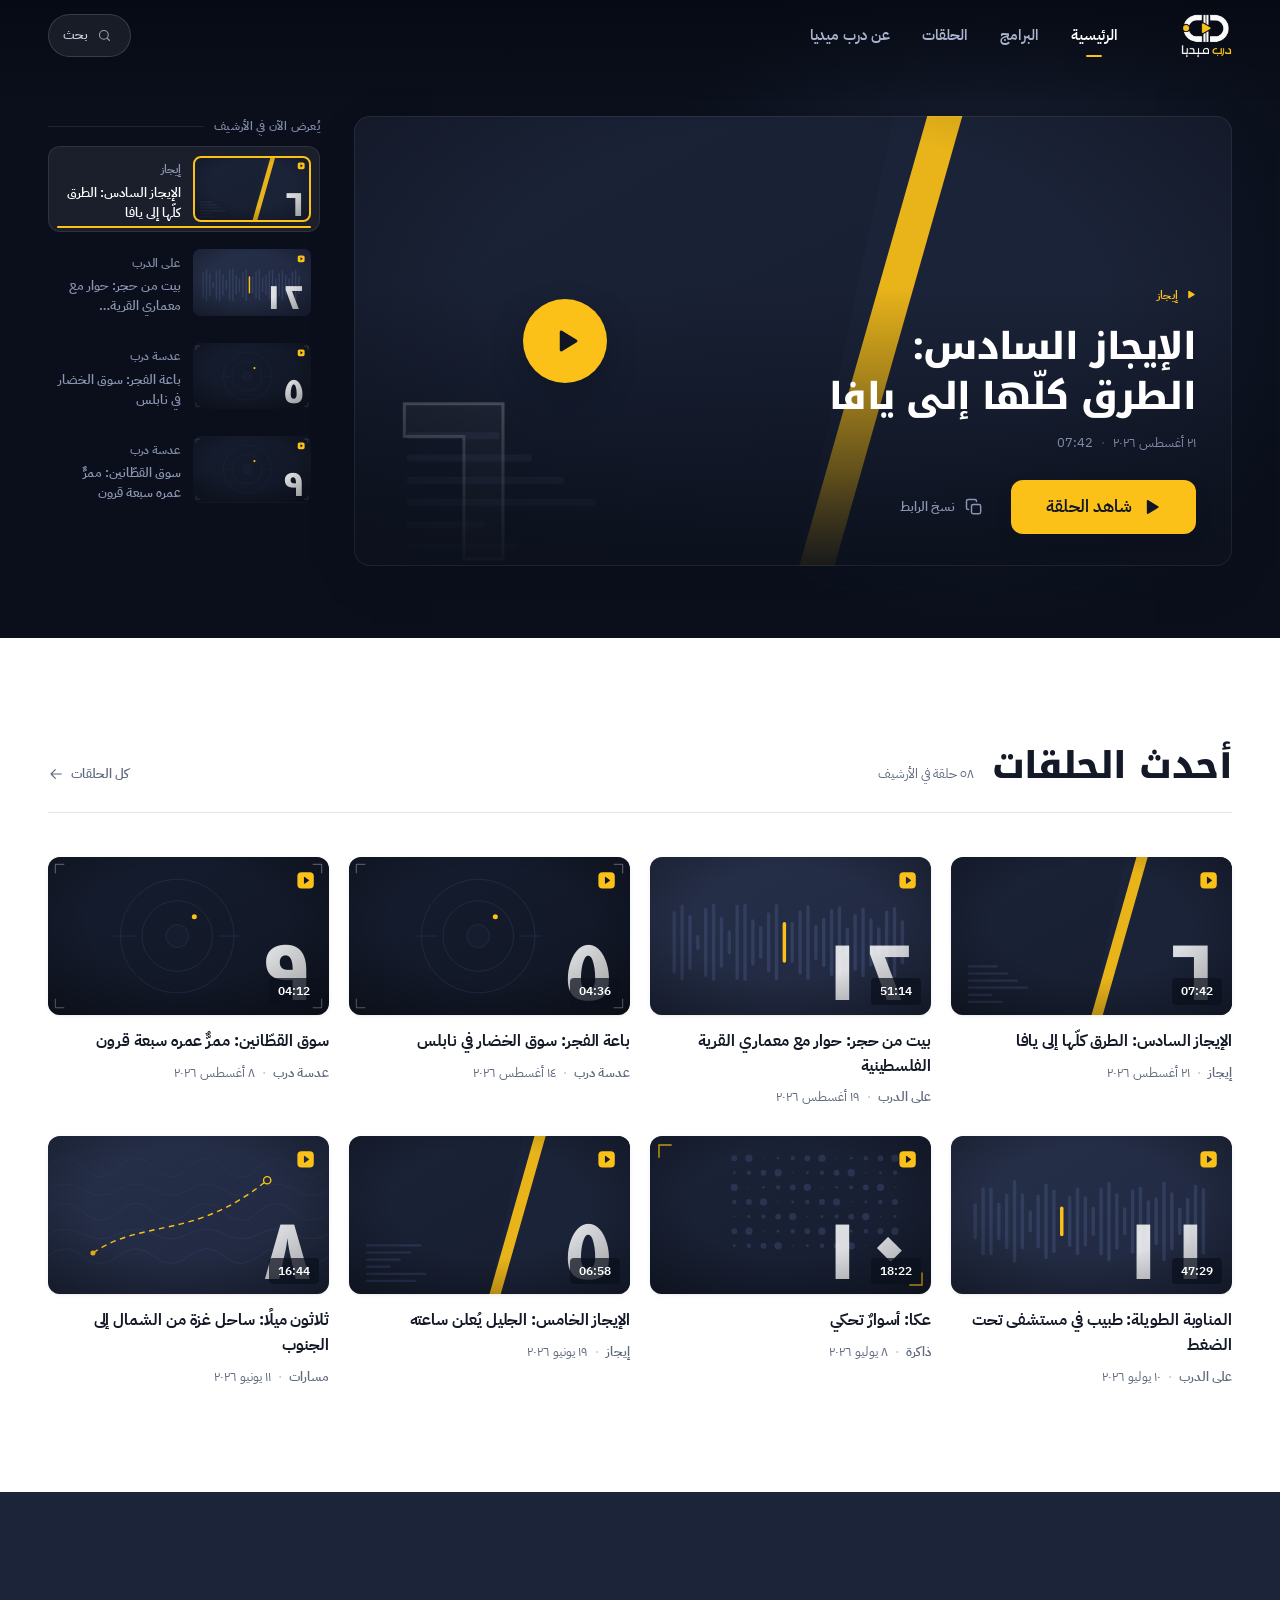
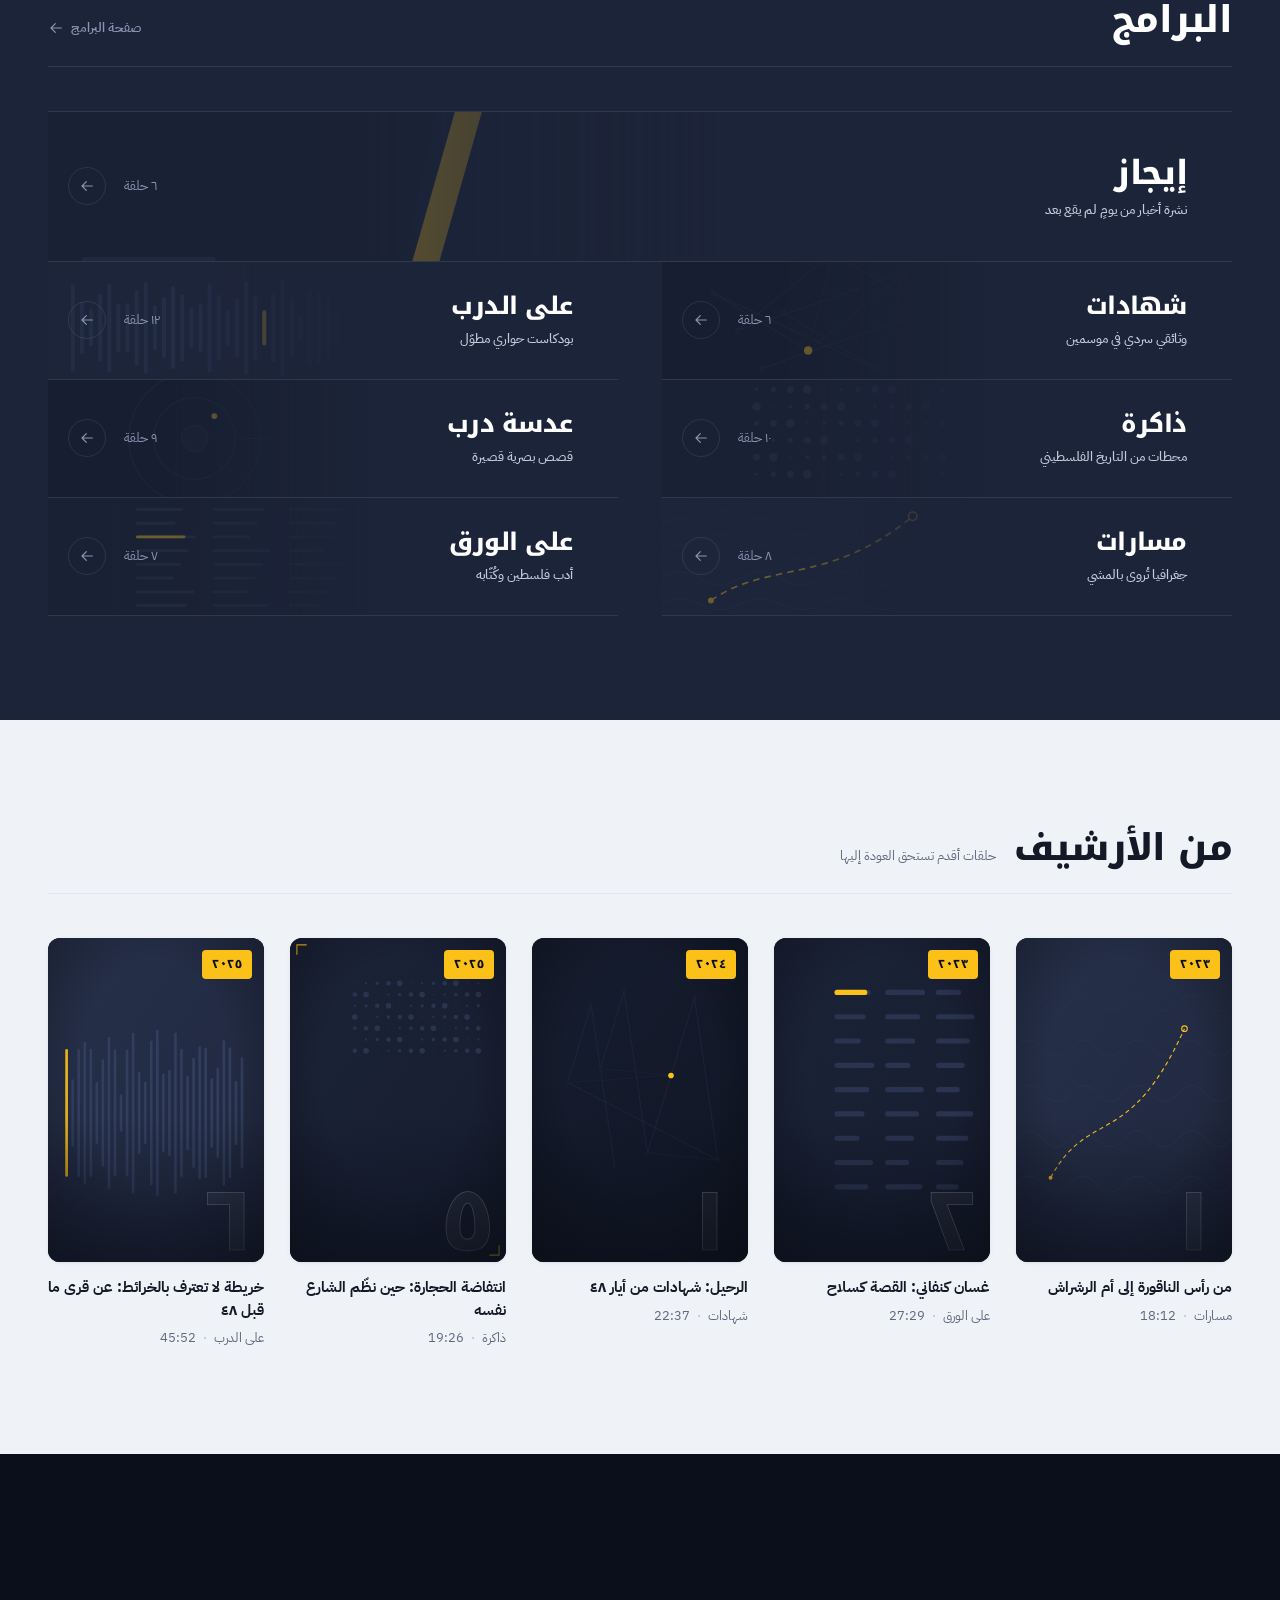
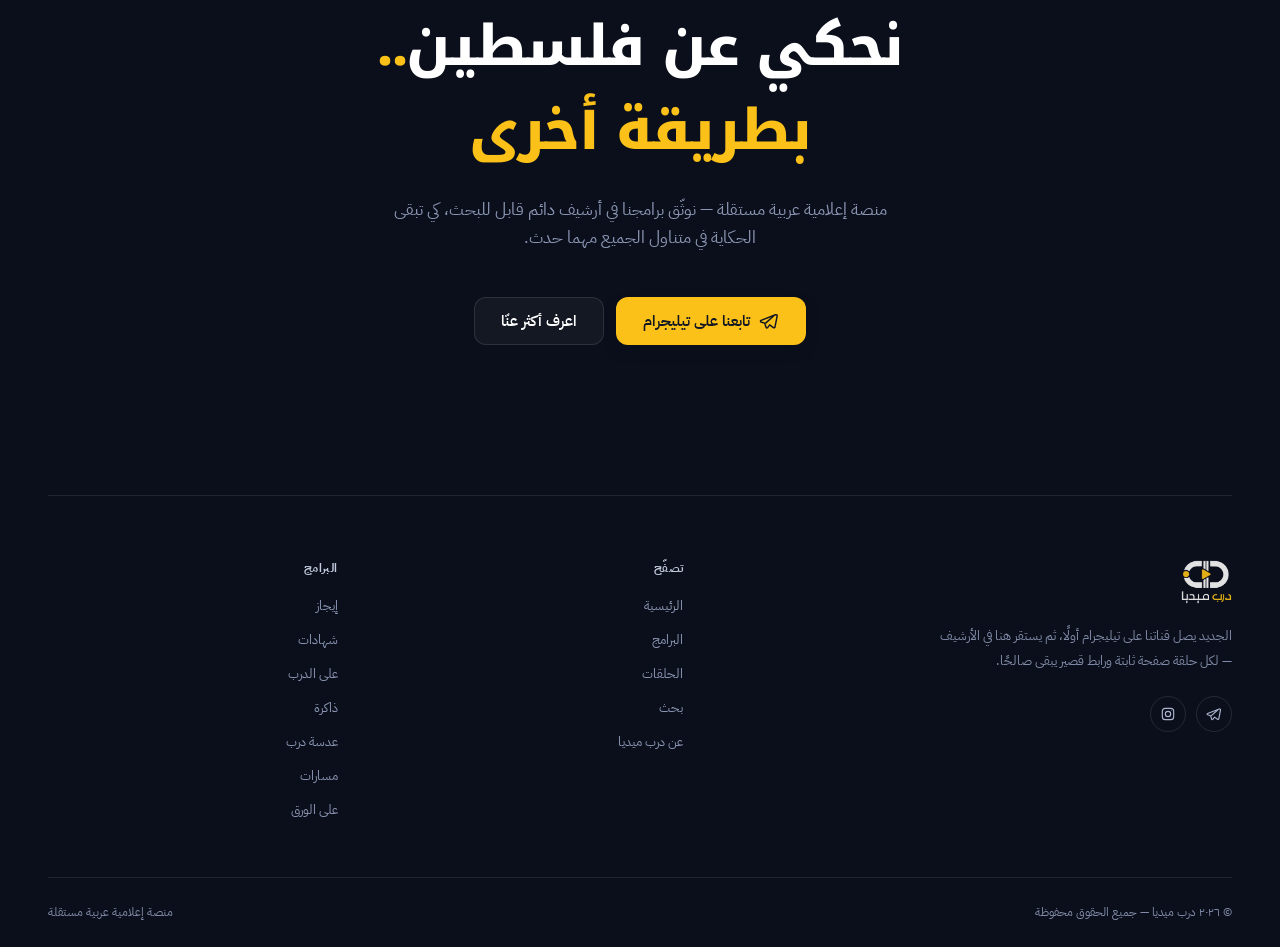
==== commit 2d93f16f: "Signed-off-by: Eslam abselnasser <96479431+imsemoo@users.noreply.github.com>" ====
--- a/index.html
+++ b/index.html
@@ -15,7 +15,7 @@
   <link rel="preconnect" href="https://fonts.googleapis.com">
   <link rel="preconnect" href="https://fonts.gstatic.com" crossorigin>
   <link href="https://fonts.googleapis.com/css2?family=IBM+Plex+Sans+Arabic:wght@400;500;600;700&family=Noto+Kufi+Arabic:wght@600;700;800&display=swap" rel="stylesheet">
-  <link rel="stylesheet" href="assets/css/main.css?v=34">
+  <link rel="stylesheet" href="assets/css/main.css?v=35">
 </head>
 <body data-page="home" data-header="dark">
 <!--
@@ -94,8 +94,8 @@
 
   <div id="ftr"></div>
 
-  <script src="assets/js/data.js?v=34"></script>
-  <script src="assets/js/player.js?v=34"></script>
-  <script src="assets/js/app.js?v=34"></script>
+  <script src="assets/js/data.js?v=35"></script>
+  <script src="assets/js/player.js?v=35"></script>
+  <script src="assets/js/app.js?v=35"></script>
 </body>
 </html>
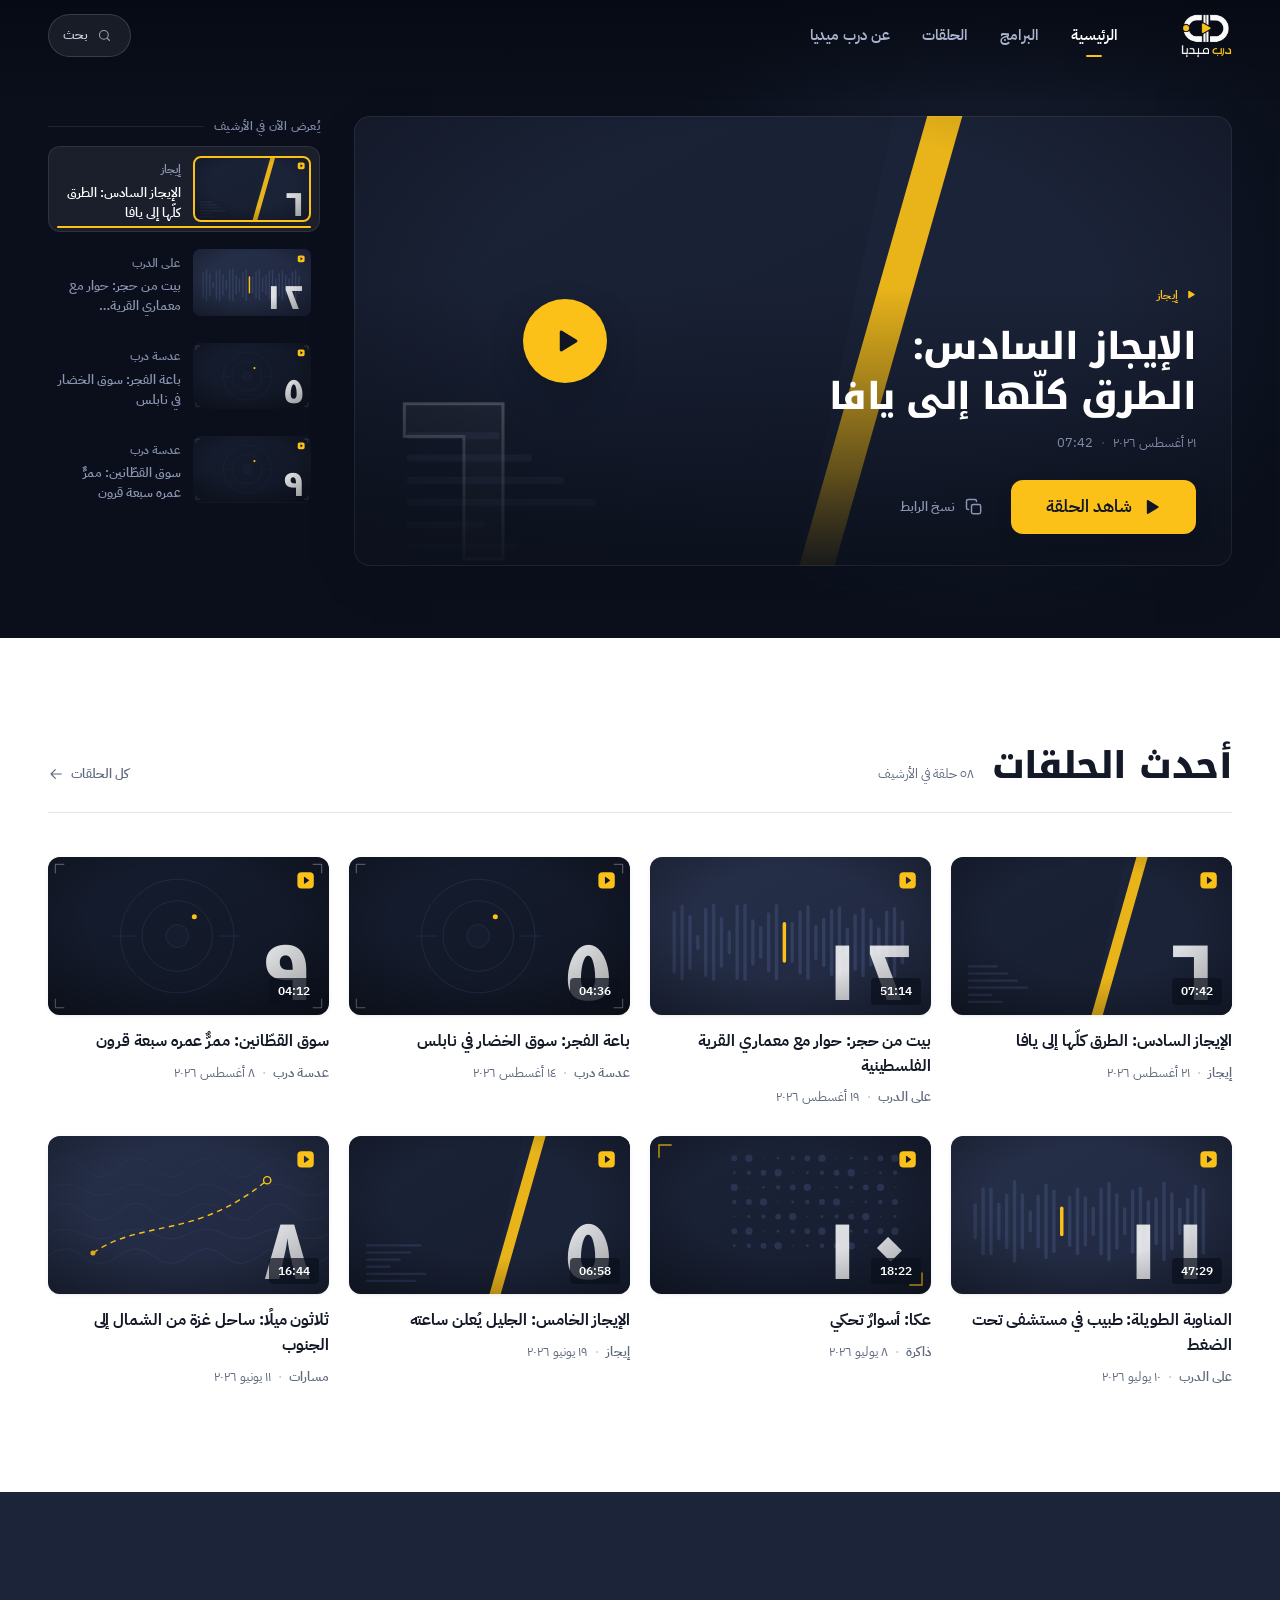
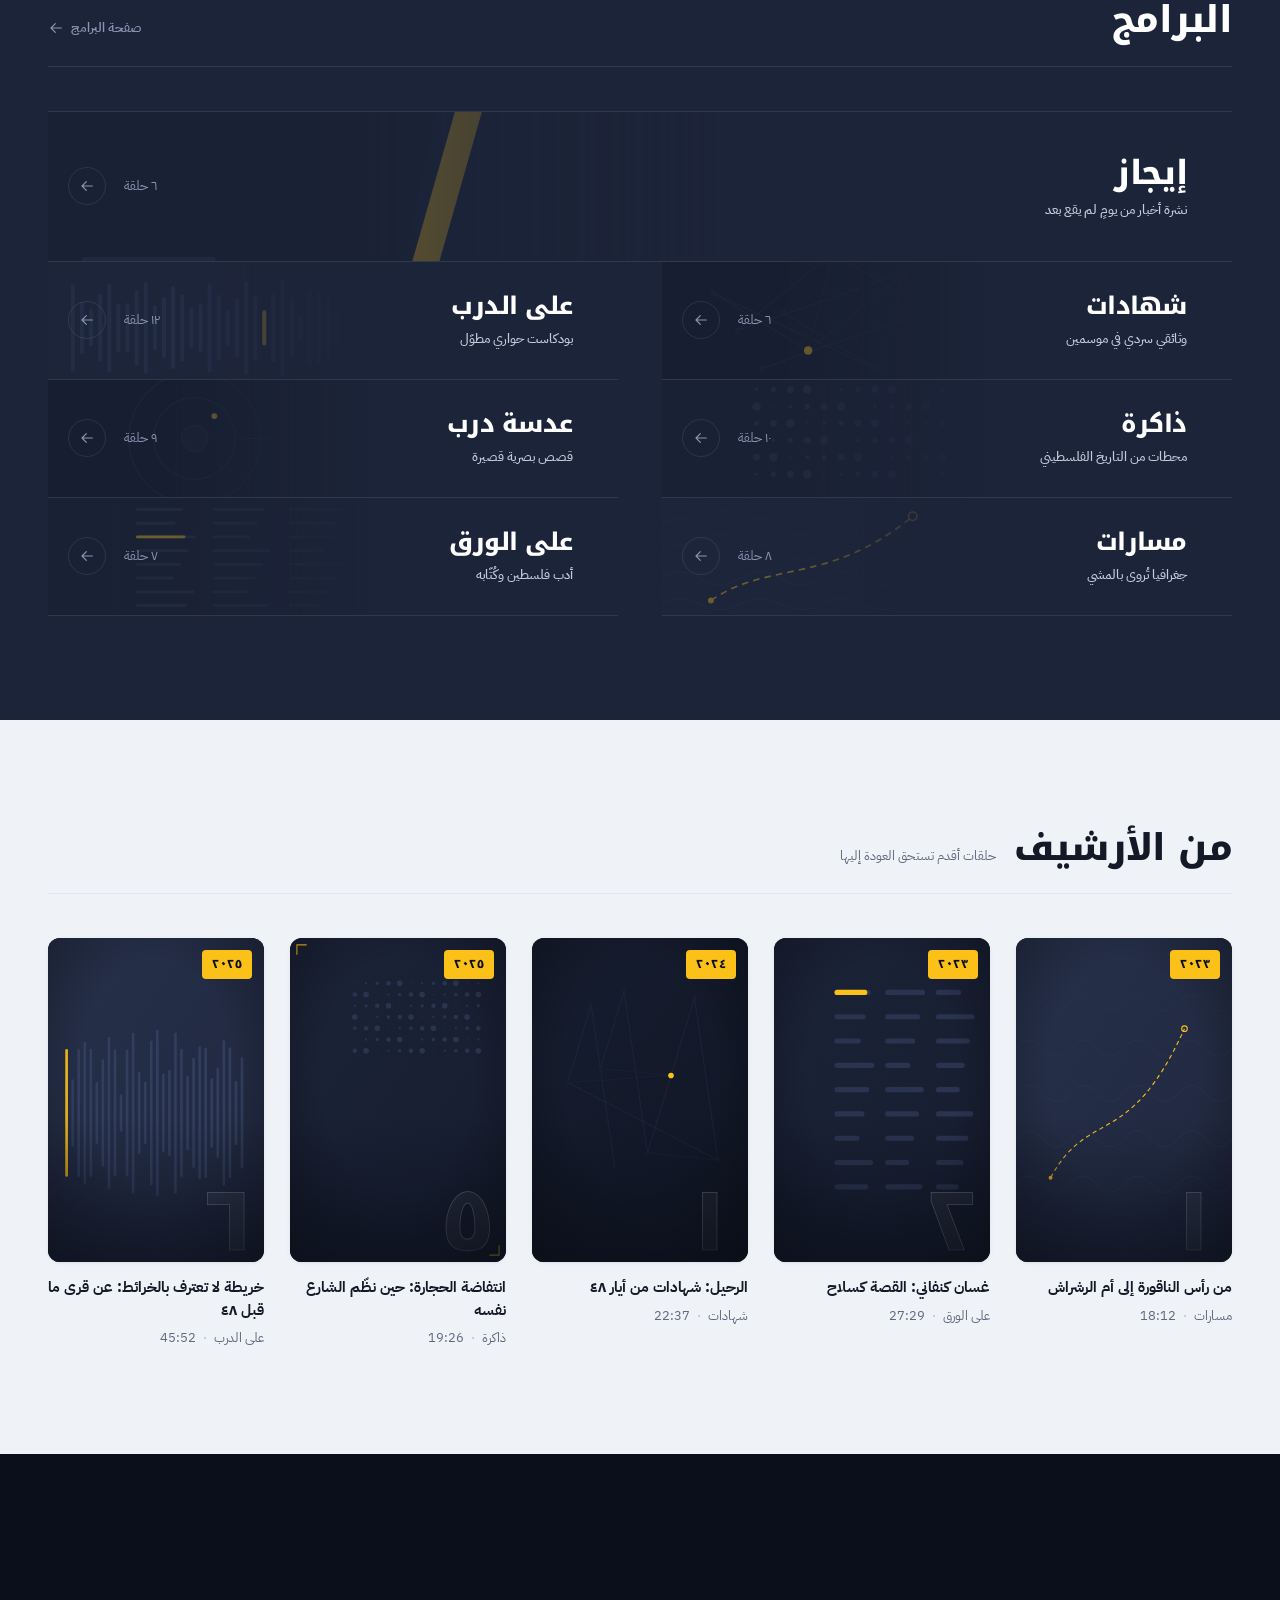
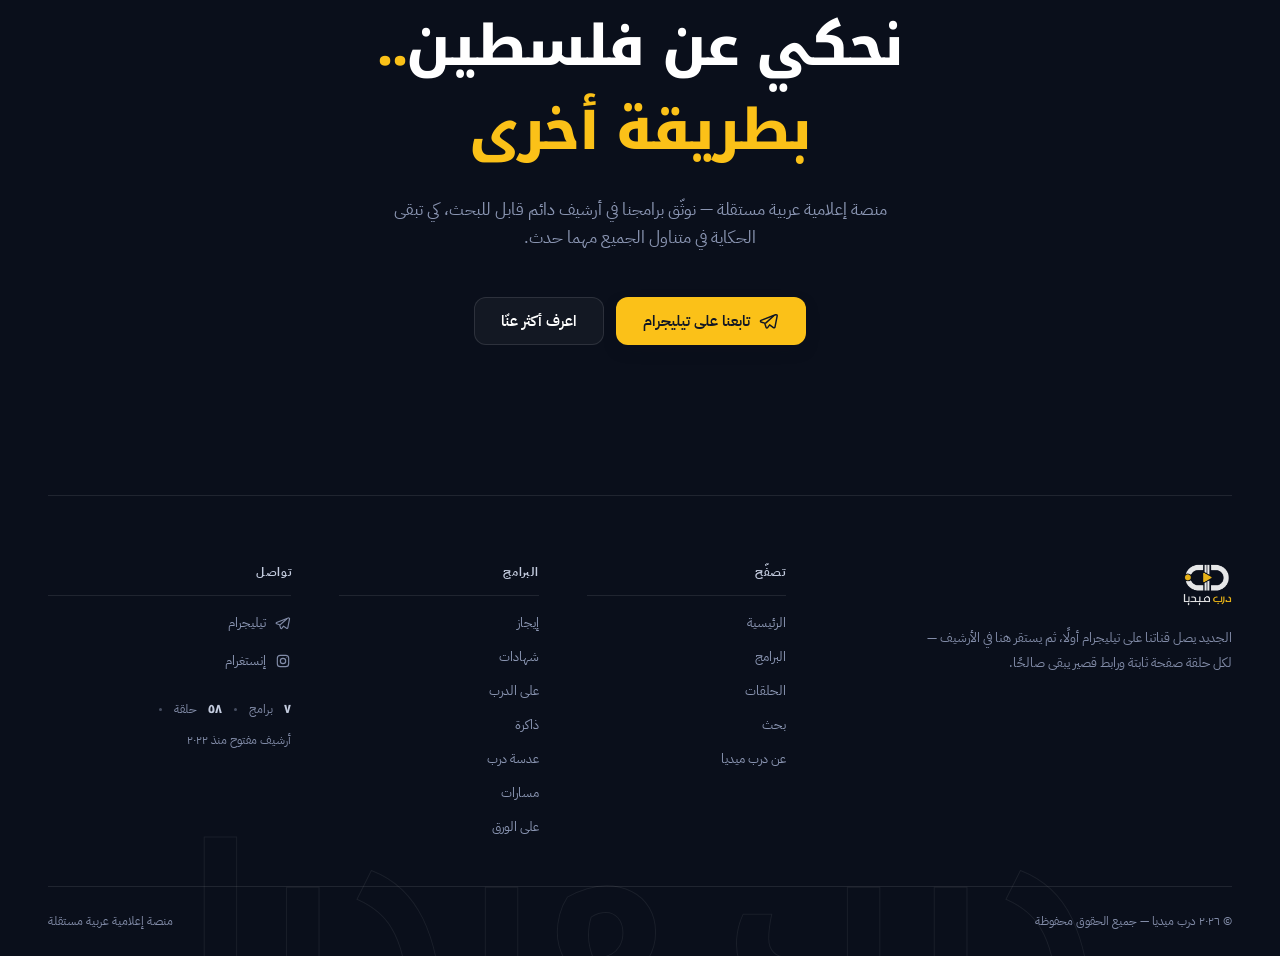
==== commit 2f602346: "Signed-off-by: Eslam abselnasser <96479431+imsemoo@users.noreply.github.com>" ====
--- a/index.html
+++ b/index.html
@@ -15,7 +15,7 @@
   <link rel="preconnect" href="https://fonts.googleapis.com">
   <link rel="preconnect" href="https://fonts.gstatic.com" crossorigin>
   <link href="https://fonts.googleapis.com/css2?family=IBM+Plex+Sans+Arabic:wght@400;500;600;700&family=Noto+Kufi+Arabic:wght@600;700;800&display=swap" rel="stylesheet">
-  <link rel="stylesheet" href="assets/css/main.css?v=35">
+  <link rel="stylesheet" href="assets/css/main.css?v=37">
 </head>
 <body data-page="home" data-header="dark">
 <!--
@@ -94,8 +94,8 @@
 
   <div id="ftr"></div>
 
-  <script src="assets/js/data.js?v=35"></script>
-  <script src="assets/js/player.js?v=35"></script>
-  <script src="assets/js/app.js?v=35"></script>
+  <script src="assets/js/data.js?v=37"></script>
+  <script src="assets/js/player.js?v=37"></script>
+  <script src="assets/js/app.js?v=37"></script>
 </body>
 </html>
--- a/assets/css/main.css
+++ b/assets/css/main.css
@@ -1001,33 +1001,60 @@
    Footer
    ========================================================= */
 /* The statement and the footer are ONE closing block on one surface —
-   hairlines give the internal structure, so the page ends on a single
-   composition instead of two competing dark slabs. */
+   hairlines give the internal structure. The footer's own signature is a
+   giant outline wordmark cropped by the bottom edge of the page, drawn in
+   the same lettering language as the poster numerals. */
 .site-footer {
+  position: relative;
   background: var(--surface-deep);
   color: var(--on-dark-4);
   padding-block: 0;
   font-size: var(--t-meta);
-}
+  overflow: hidden;
+}
+.footer-inner { position: relative; z-index: 1; }
 .footer-grid {
   display: grid;
-  grid-template-columns: minmax(0, 1.7fr) repeat(2, minmax(0, 1fr));
-  gap: 56px;
-  padding-block: 64px 56px;
+  grid-template-columns: minmax(0, 1.8fr) minmax(0, 0.9fr) minmax(0, 0.9fr) minmax(0, 1.1fr);
+  gap: 48px;
+  padding-block: 68px 48px;
   border-block-start: 1px solid var(--border-dark);
 }
-.footer-brand img { height: 44px; margin-block-end: 20px; opacity: 0.9; }
-.footer-brand p { max-width: 38ch; color: var(--on-dark-4); line-height: 1.9; }
-.footer-social { display: flex; gap: 10px; margin-block-start: 22px; }
-.footer-social .social-btn { width: 36px; height: 36px; }
+.footer-brand { max-width: 40ch; }
+.footer-brand img { height: 42px; margin-block-end: 20px; opacity: 0.92; }
+.footer-brand p { color: var(--on-dark-4); line-height: 1.9; }
 .footer-col h4 {
   color: var(--on-dark-2); font-size: var(--t-label); font-weight: 700;
-  letter-spacing: 0.04em;
-  margin-block-end: 18px;
+  letter-spacing: 0.06em;
+  padding-block-end: 14px;
+  margin-block-end: 16px;
+  border-block-end: 1px solid var(--border-dark);
 }
 .footer-col ul { display: flex; flex-direction: column; gap: 12px; }
-.footer-col a { color: var(--on-dark-3); transition: color var(--t-fast) var(--ease); display: inline-flex; align-items: center; gap: 8px; }
+.footer-col a {
+  color: var(--on-dark-3);
+  transition: color var(--t-fast) var(--ease);
+  display: inline-flex; align-items: center; gap: 9px;
+}
 .footer-col a:hover { color: var(--on-dark-1); }
+.footer-col a .icon { color: var(--on-dark-4); transition: color var(--t-fast) var(--ease); }
+.footer-col a:hover .icon { color: var(--accent); }
+
+/* archive-in-numbers line — data-driven, quiet */
+.footer-stats {
+  margin-block-start: 22px;
+  display: flex; align-items: center; flex-wrap: wrap; gap: 8px;
+  font-size: var(--t-label); color: var(--on-dark-4);
+  line-height: 1.9;
+}
+.footer-stats .fs-num {
+  font-family: var(--f-display);
+  font-weight: 800; color: var(--on-dark-2);
+  font-variant-numeric: tabular-nums;
+  margin-inline-end: 3px;
+}
+.footer-stats .fs-sep { width: 3px; height: 3px; border-radius: 50%; background: var(--on-dark-4); opacity: 0.5; margin-inline: 4px; }
+
 .footer-bottom {
   border-block-start: 1px solid var(--border-dark);
   padding-block: 24px;
@@ -1036,6 +1063,26 @@
   font-variant-numeric: tabular-nums;
 }
 .footer-bottom .footer-note { margin-inline-start: auto; }
+
+/* the watermark: an outline Kufi wordmark cropped by the page edge, echoing
+   the poster numerals — the footer's own piece of the visual world */
+.footer-wordmark {
+  position: absolute;
+  inset-inline: 0; inset-block-end: -0.26em;
+  z-index: 0;
+  text-align: center;
+  font-family: var(--f-display);
+  font-weight: 800;
+  font-size: clamp(4rem, 15vw, 13rem);
+  line-height: 0.9;
+  letter-spacing: -0.02em;
+  color: transparent;
+  -webkit-text-stroke: 1px rgba(255, 255, 255, 0.065);
+  pointer-events: none;
+  white-space: nowrap;
+  -webkit-user-select: none; user-select: none;
+}
+
 .social-btn {
   width: 40px; height: 40px;
   display: grid; place-items: center;
@@ -2024,8 +2071,9 @@
   .watch-hero { padding-block-start: calc(var(--hdr) + 16px); }
   .player { border-radius: var(--r-md); }
   .contact-cards { grid-template-columns: 1fr; }
-  .footer-grid { grid-template-columns: 1fr 1fr; gap: 32px; }
+  .footer-grid { grid-template-columns: 1fr 1fr; gap: 30px 24px; padding-block: 52px 40px; }
   .footer-grid .footer-brand { grid-column: 1 / -1; }
+  .footer-wordmark { font-size: 22vw; inset-block-end: -0.2em; }
 
   .footer-bottom { flex-direction: column; align-items: flex-start; gap: 8px; }
   .footer-bottom .footer-note { margin-inline-start: 0; }
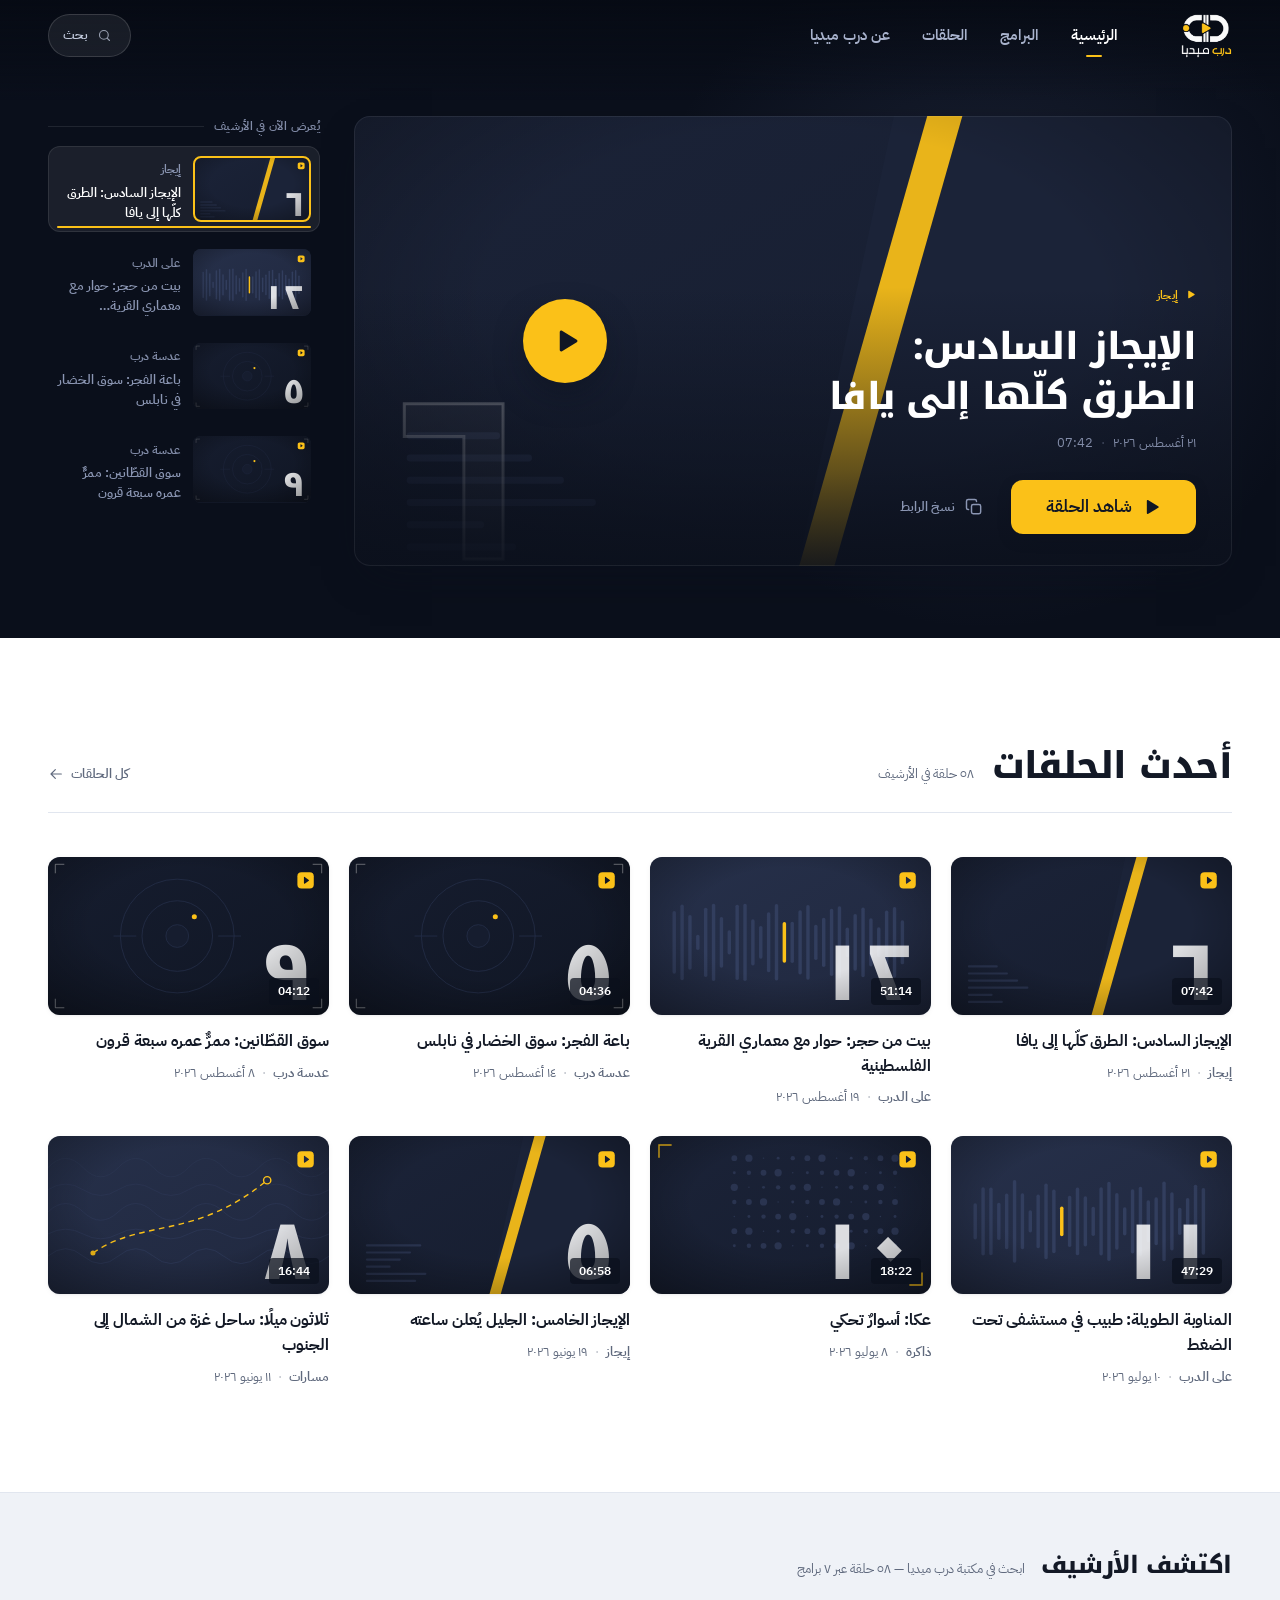
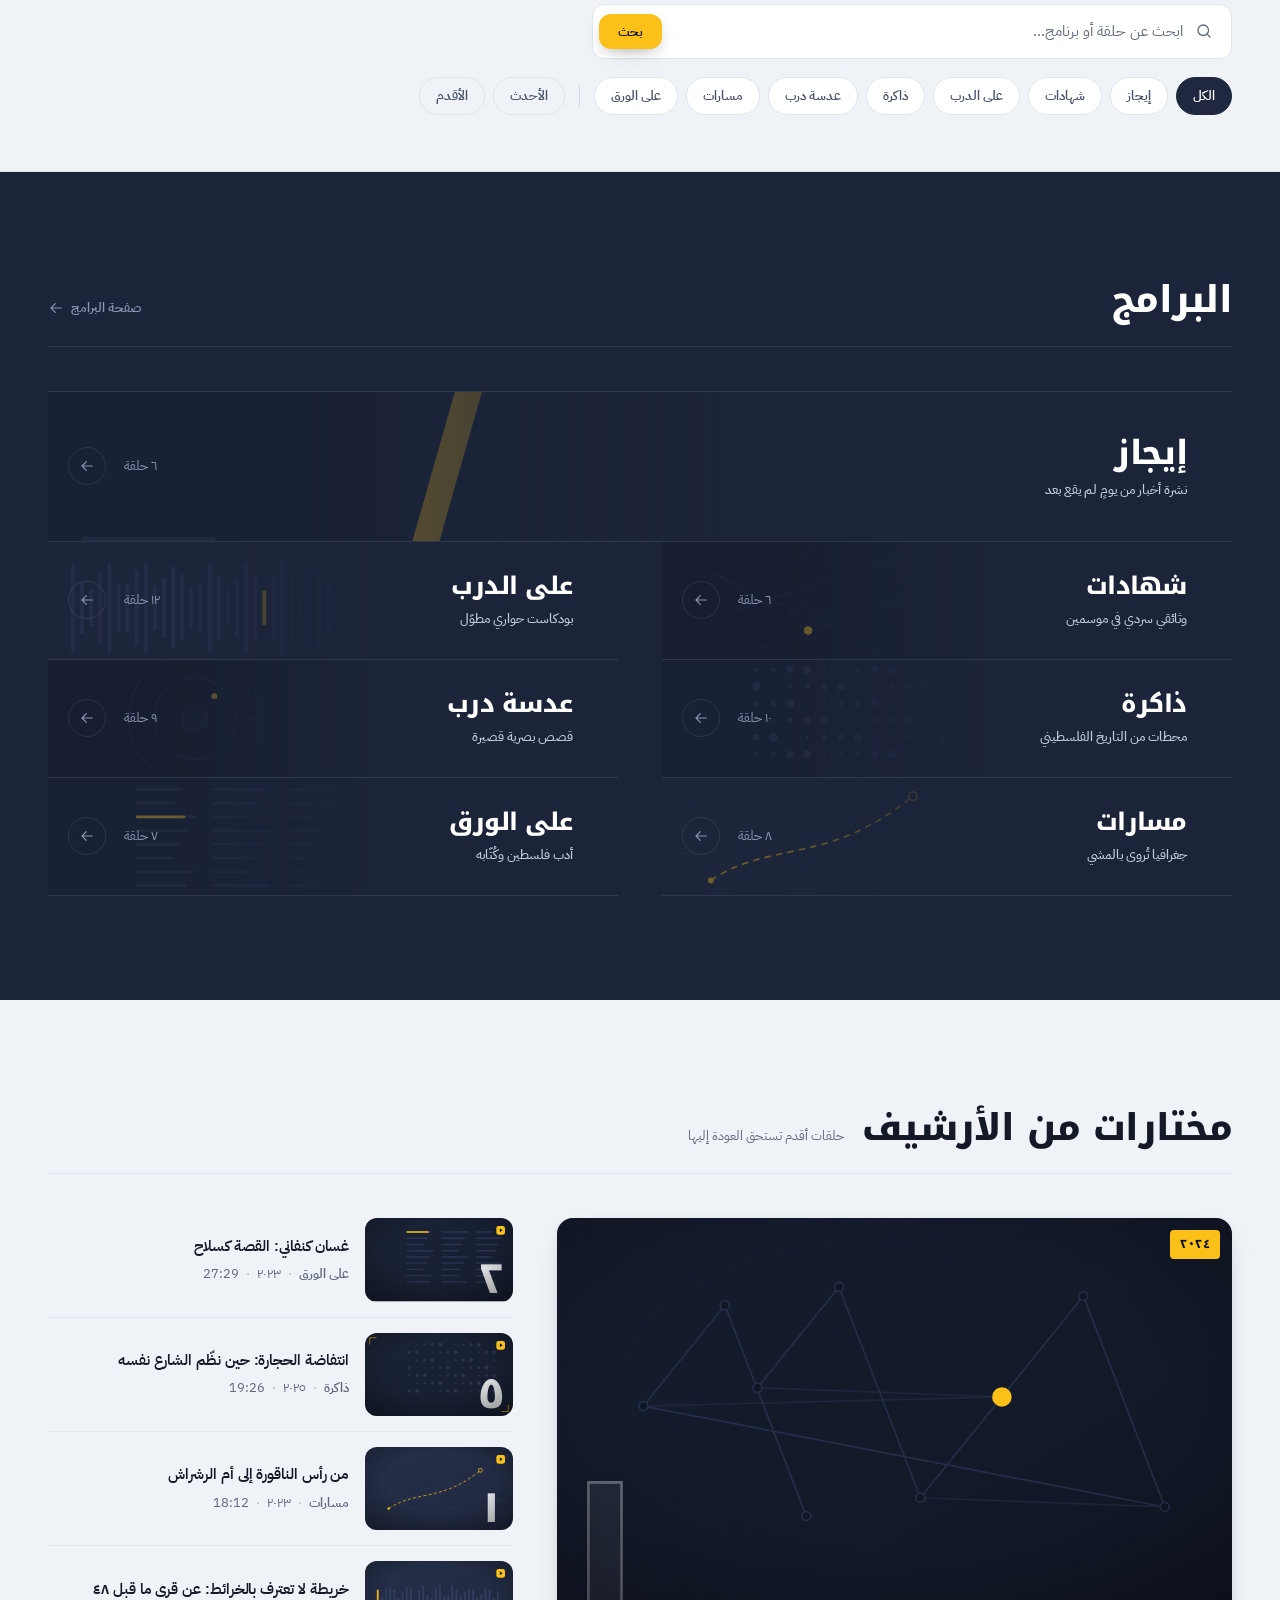
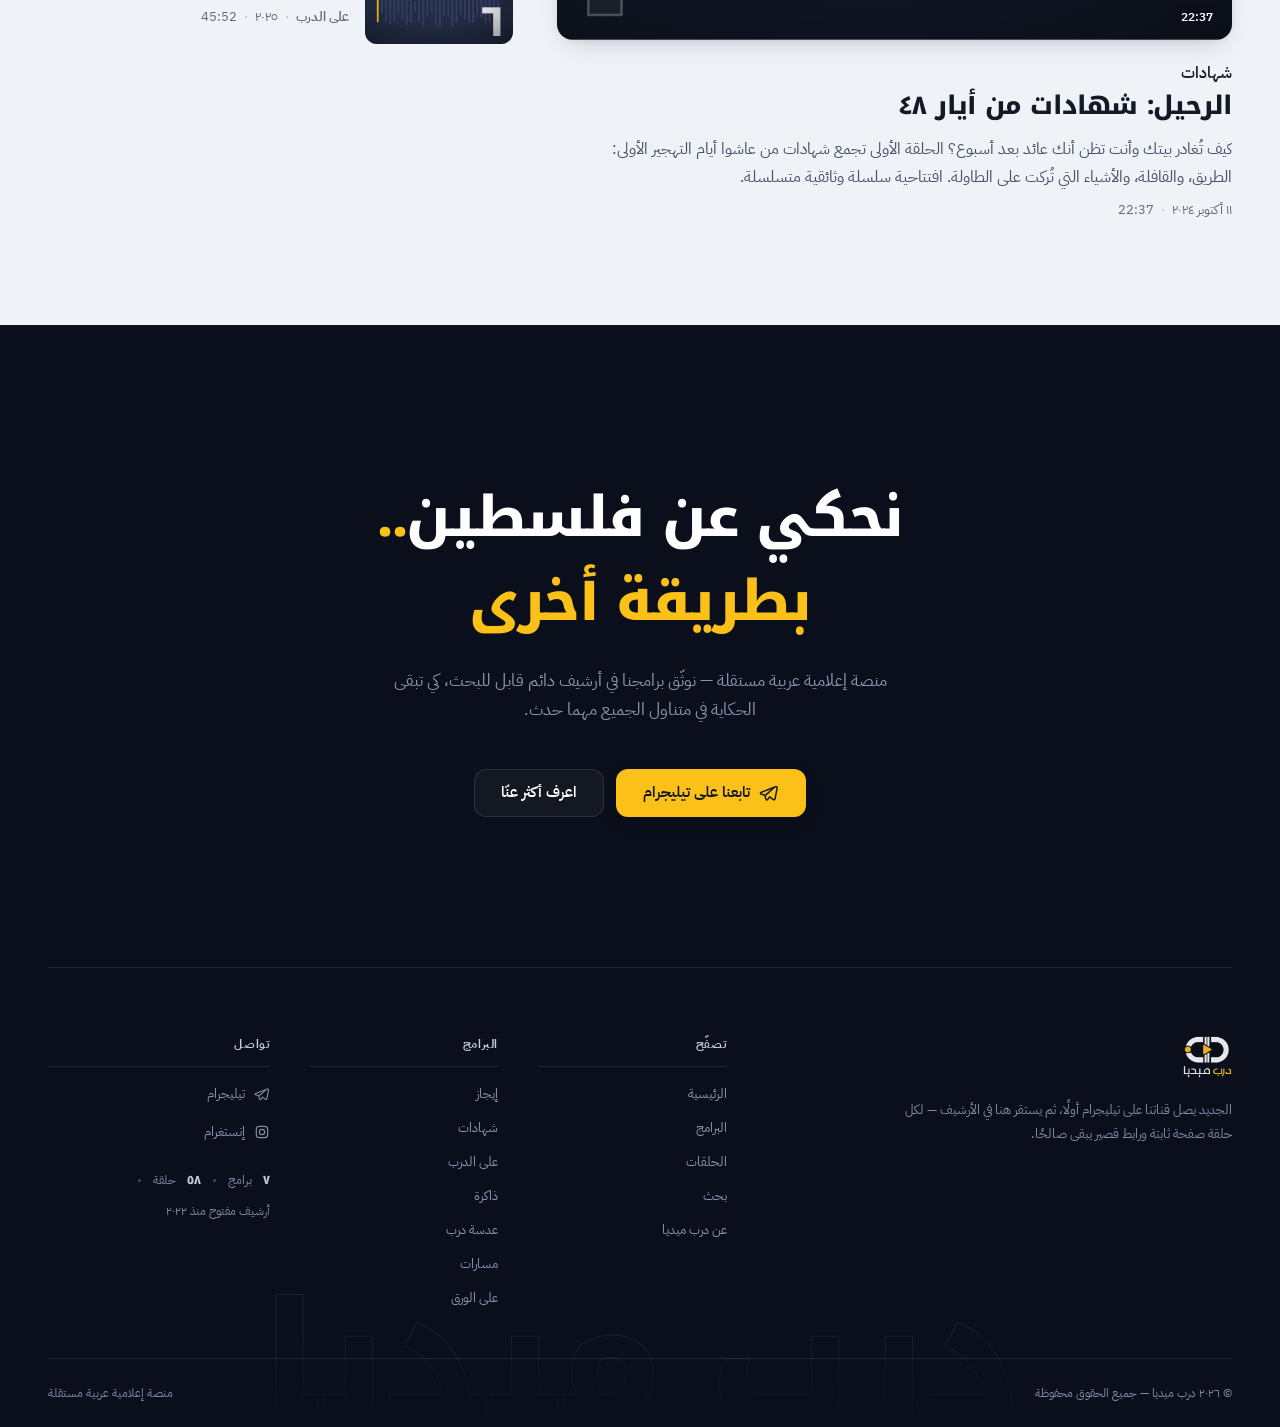
==== commit 92ca5276: "Signed-off-by: Eslam abselnasser <96479431+imsemoo@users.noreply.github.com>" ====
--- a/index.html
+++ b/index.html
@@ -15,7 +15,7 @@
   <link rel="preconnect" href="https://fonts.googleapis.com">
   <link rel="preconnect" href="https://fonts.gstatic.com" crossorigin>
   <link href="https://fonts.googleapis.com/css2?family=IBM+Plex+Sans+Arabic:wght@400;500;600;700&family=Noto+Kufi+Arabic:wght@600;700;800&display=swap" rel="stylesheet">
-  <link rel="stylesheet" href="assets/css/main.css?v=37">
+  <link rel="stylesheet" href="assets/css/main.css?v=39">
 </head>
 <body data-page="home" data-header="dark">
 <!--
@@ -54,6 +54,22 @@
       </div>
     </section>
 
+    <!-- Discover: a light gateway into the archive -->
+    <section class="discover" aria-labelledby="discoverTitle">
+      <div class="container">
+        <div class="discover-head">
+          <h2 id="discoverTitle">اكتشف الأرشيف</h2>
+          <p id="discoverSub">ابحث في مكتبة درب ميديا واستكشف الحلقات والبرامج</p>
+        </div>
+        <form class="discover-search" action="search.html" method="get" role="search">
+          <svg class="icon" aria-hidden="true"><use href="#i-search"></use></svg>
+          <input type="search" name="q" placeholder="ابحث عن حلقة أو برنامج..." aria-label="ابحث عن حلقة أو برنامج" autocomplete="off">
+          <button class="btn btn--gold btn--s" type="submit">بحث</button>
+        </form>
+        <div class="discover-chips" id="discoverChips"></div>
+      </div>
+    </section>
+
     <!-- Programs -->
     <section class="section on-navy" aria-labelledby="programsTitle">
       <div class="container">
@@ -69,10 +85,13 @@
     <section class="section section--alt" aria-labelledby="picksTitle">
       <div class="container">
         <div class="sec-head rv">
-          <h2 id="picksTitle">من الأرشيف</h2>
+          <h2 id="picksTitle">مختارات من الأرشيف</h2>
           <span class="sec-count">حلقات أقدم تستحق العودة إليها</span>
         </div>
-        <div class="arch-shelf" id="archShelf"></div>
+        <div class="picks-grid">
+          <div id="pickLead"></div>
+          <div class="pick-rows" id="pickRows"></div>
+        </div>
       </div>
     </section>
 
@@ -94,8 +113,8 @@
 
   <div id="ftr"></div>
 
-  <script src="assets/js/data.js?v=37"></script>
-  <script src="assets/js/player.js?v=37"></script>
-  <script src="assets/js/app.js?v=37"></script>
+  <script src="assets/js/data.js?v=39"></script>
+  <script src="assets/js/player.js?v=39"></script>
+  <script src="assets/js/app.js?v=39"></script>
 </body>
 </html>
--- a/assets/css/main.css
+++ b/assets/css/main.css
@@ -854,6 +854,69 @@
    Picks (مختارات درب) — asymmetric
    ========================================================= */
 /* =========================================================
+   Discover — a light gateway into the archive.
+   Deliberately small: one line, one field, one row of routes.
+   ========================================================= */
+.discover {
+  background: var(--surface-light);
+  border-block: 1px solid var(--border-light);
+  padding-block: 56px;
+}
+.discover-head { display: flex; align-items: baseline; gap: 16px; flex-wrap: wrap; margin-block-end: 22px; }
+.discover-head h2 {
+  font-family: var(--f-display);
+  font-size: 1.5rem; font-weight: 800;
+  letter-spacing: -0.015em;
+  color: var(--on-light-1);
+}
+.discover-head p { font-size: var(--t-meta); color: var(--on-light-3); font-variant-numeric: tabular-nums; }
+
+.discover-search {
+  position: relative;
+  display: flex; align-items: center; gap: 10px;
+  max-width: 640px;
+  background: var(--surface-bright);
+  border: 1.5px solid var(--border-light);
+  border-radius: var(--r-md);
+  padding: 6px 6px 6px 6px;
+  padding-inline-start: 18px;
+  transition: border-color var(--t-fast) var(--ease), box-shadow var(--t-fast) var(--ease);
+}
+.discover-search:focus-within {
+  border-color: var(--accent);
+  box-shadow: 0 0 0 4px rgba(251, 193, 24, 0.16);
+}
+.discover-search .icon { width: 18px; height: 18px; color: var(--on-light-3); flex: none; }
+.discover-search input {
+  flex: 1; min-width: 0;
+  border: 0; background: none; outline: none;
+  font-size: var(--t-body-sm);
+  padding-block: 8px;
+}
+.discover-search input::placeholder { color: var(--on-light-3); }
+.discover-search .btn { flex: none; }
+
+.discover-chips {
+  display: flex; align-items: center; flex-wrap: wrap; gap: 8px;
+  margin-block-start: 18px;
+}
+.d-chip {
+  padding: 7px 16px;
+  font-size: var(--t-meta); font-weight: 600;
+  color: var(--on-light-2);
+  background: var(--surface-bright);
+  border: 1px solid var(--border-light);
+  border-radius: var(--r-pill);
+  transition: color var(--t-fast) var(--ease), border-color var(--t-fast) var(--ease),
+              background var(--t-fast) var(--ease);
+}
+.d-chip:hover { color: var(--on-light-1); border-color: var(--navy-500); }
+.d-chip.is-all { background: var(--navy-700); border-color: var(--navy-700); color: #fff; }
+.d-chip.is-all:hover { background: var(--navy-600); }
+.d-chip--sort { background: transparent; }
+.d-chip-sep { width: 1px; height: 22px; background: var(--line-2); margin-inline: 6px; }
+
+/* =========================================================
    Archive shelf
    Portrait posters stamped with their year — browsed by era,
    not by recency, so it reads as a different object from the
@@ -1015,12 +1078,12 @@
 .footer-inner { position: relative; z-index: 1; }
 .footer-grid {
   display: grid;
-  grid-template-columns: minmax(0, 1.8fr) minmax(0, 0.9fr) minmax(0, 0.9fr) minmax(0, 1.1fr);
-  gap: 48px;
+  grid-template-columns: minmax(0, 2.1fr) minmax(0, 0.85fr) minmax(0, 0.85fr) minmax(0, 1fr);
+  gap: 40px;
   padding-block: 68px 48px;
   border-block-start: 1px solid var(--border-dark);
 }
-.footer-brand { max-width: 40ch; }
+.footer-brand { max-width: 42ch; }
 .footer-brand img { height: 42px; margin-block-end: 20px; opacity: 0.92; }
 .footer-brand p { color: var(--on-dark-4); line-height: 1.9; }
 .footer-col h4 {
@@ -1068,16 +1131,19 @@
    the poster numerals — the footer's own piece of the visual world */
 .footer-wordmark {
   position: absolute;
-  inset-inline: 0; inset-block-end: -0.26em;
+  inset-inline: 0; inset-block-end: -0.1em;
   z-index: 0;
   text-align: center;
   font-family: var(--f-display);
   font-weight: 800;
-  font-size: clamp(4rem, 15vw, 13rem);
-  line-height: 0.9;
+  font-size: clamp(3.4rem, 12.5vw, 11rem);
+  line-height: 1;
   letter-spacing: -0.02em;
   color: transparent;
-  -webkit-text-stroke: 1px rgba(255, 255, 255, 0.065);
+  -webkit-text-stroke: 1px rgba(255, 255, 255, 0.07);
+  /* fades out before the baseline so the crop reads as intent, not clipping */
+  -webkit-mask-image: linear-gradient(to bottom, #000 30%, transparent 92%);
+  mask-image: linear-gradient(to bottom, #000 30%, transparent 92%);
   pointer-events: none;
   white-space: nowrap;
   -webkit-user-select: none; user-select: none;
@@ -2024,6 +2090,11 @@
   .pgm-meta { gap: 12px; }
   .pgm-count { display: none; } /* the count lives on the programme page */
   .pgm-go { width: 34px; height: 34px; }
+
+  .discover { padding-block: 44px; }
+  .discover-chips { gap: 7px; }
+  .d-chip { padding: 6px 13px; font-size: var(--t-label); }
+  .d-chip-sep { display: none; }
 
   .prog-card { grid-template-columns: minmax(0, 1fr); gap: 0; padding: 12px 12px 20px; }
   .prog-cover { margin-block-end: 16px; }
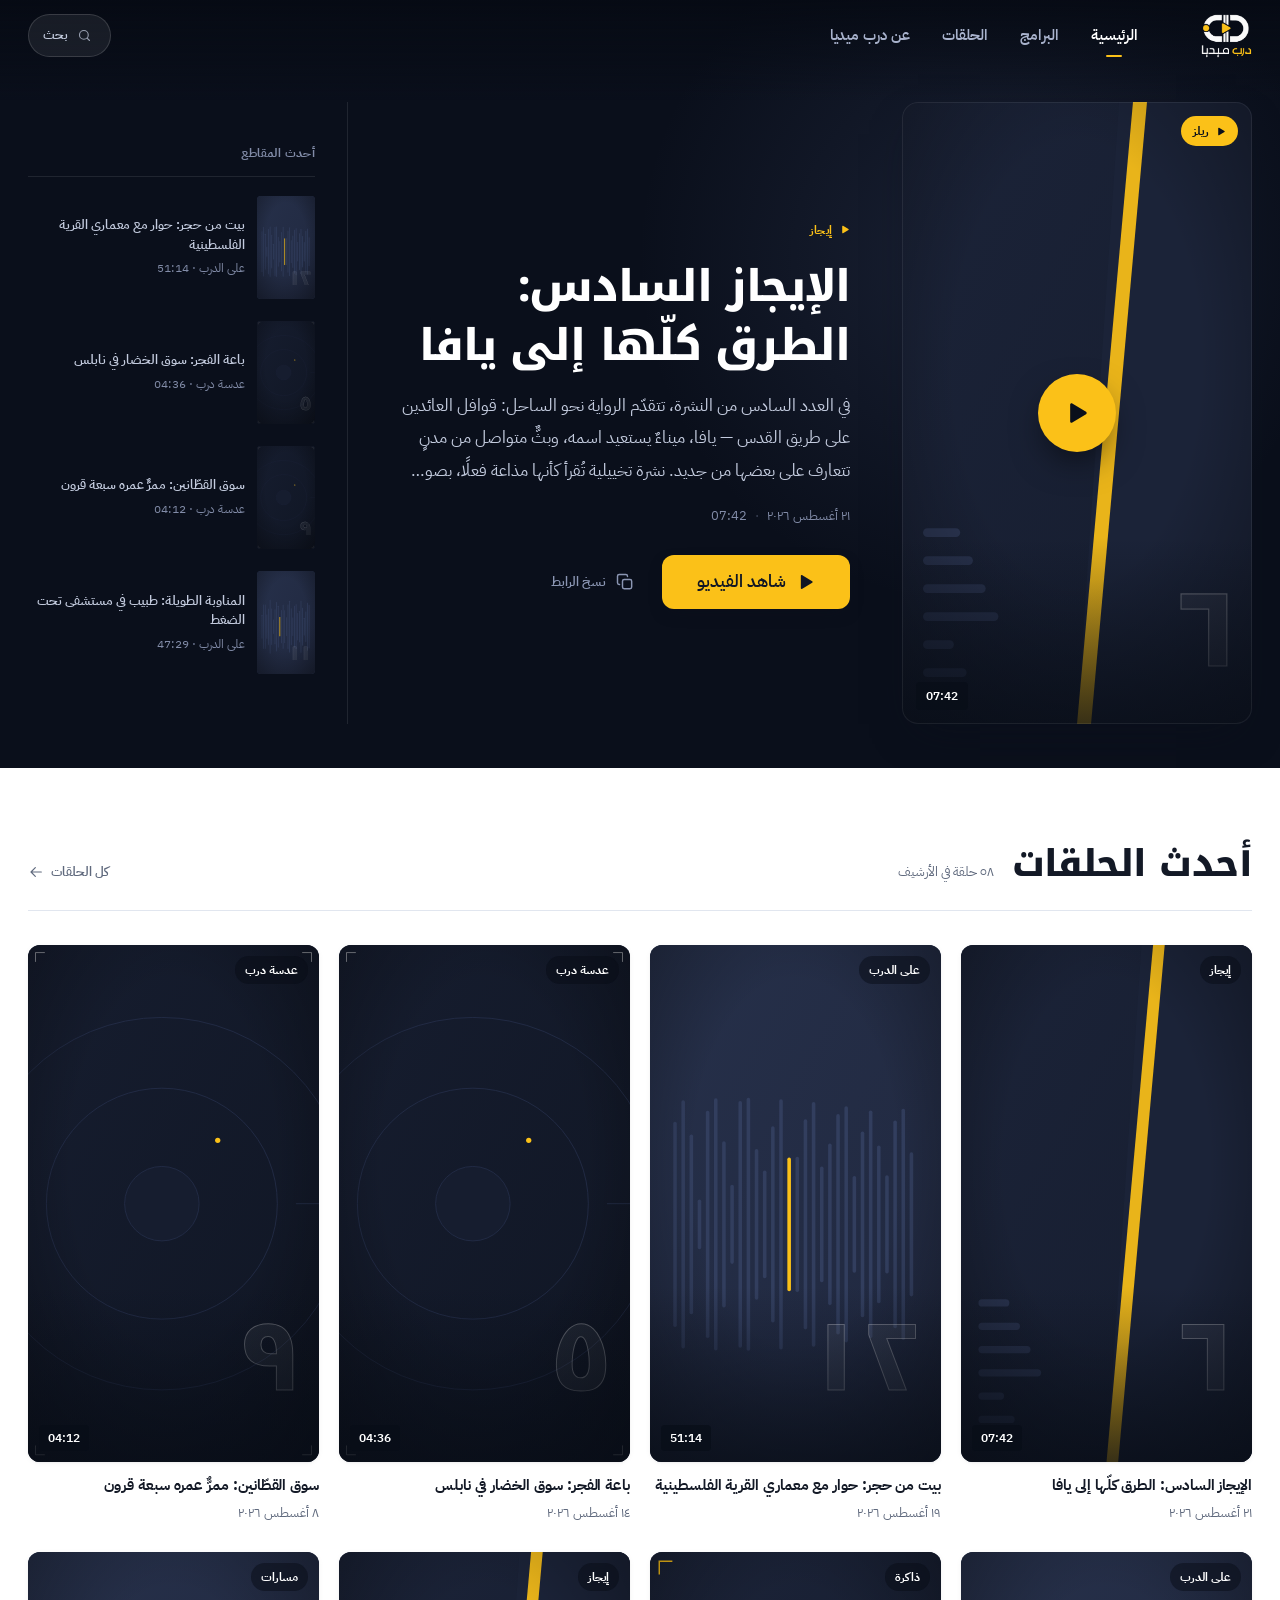
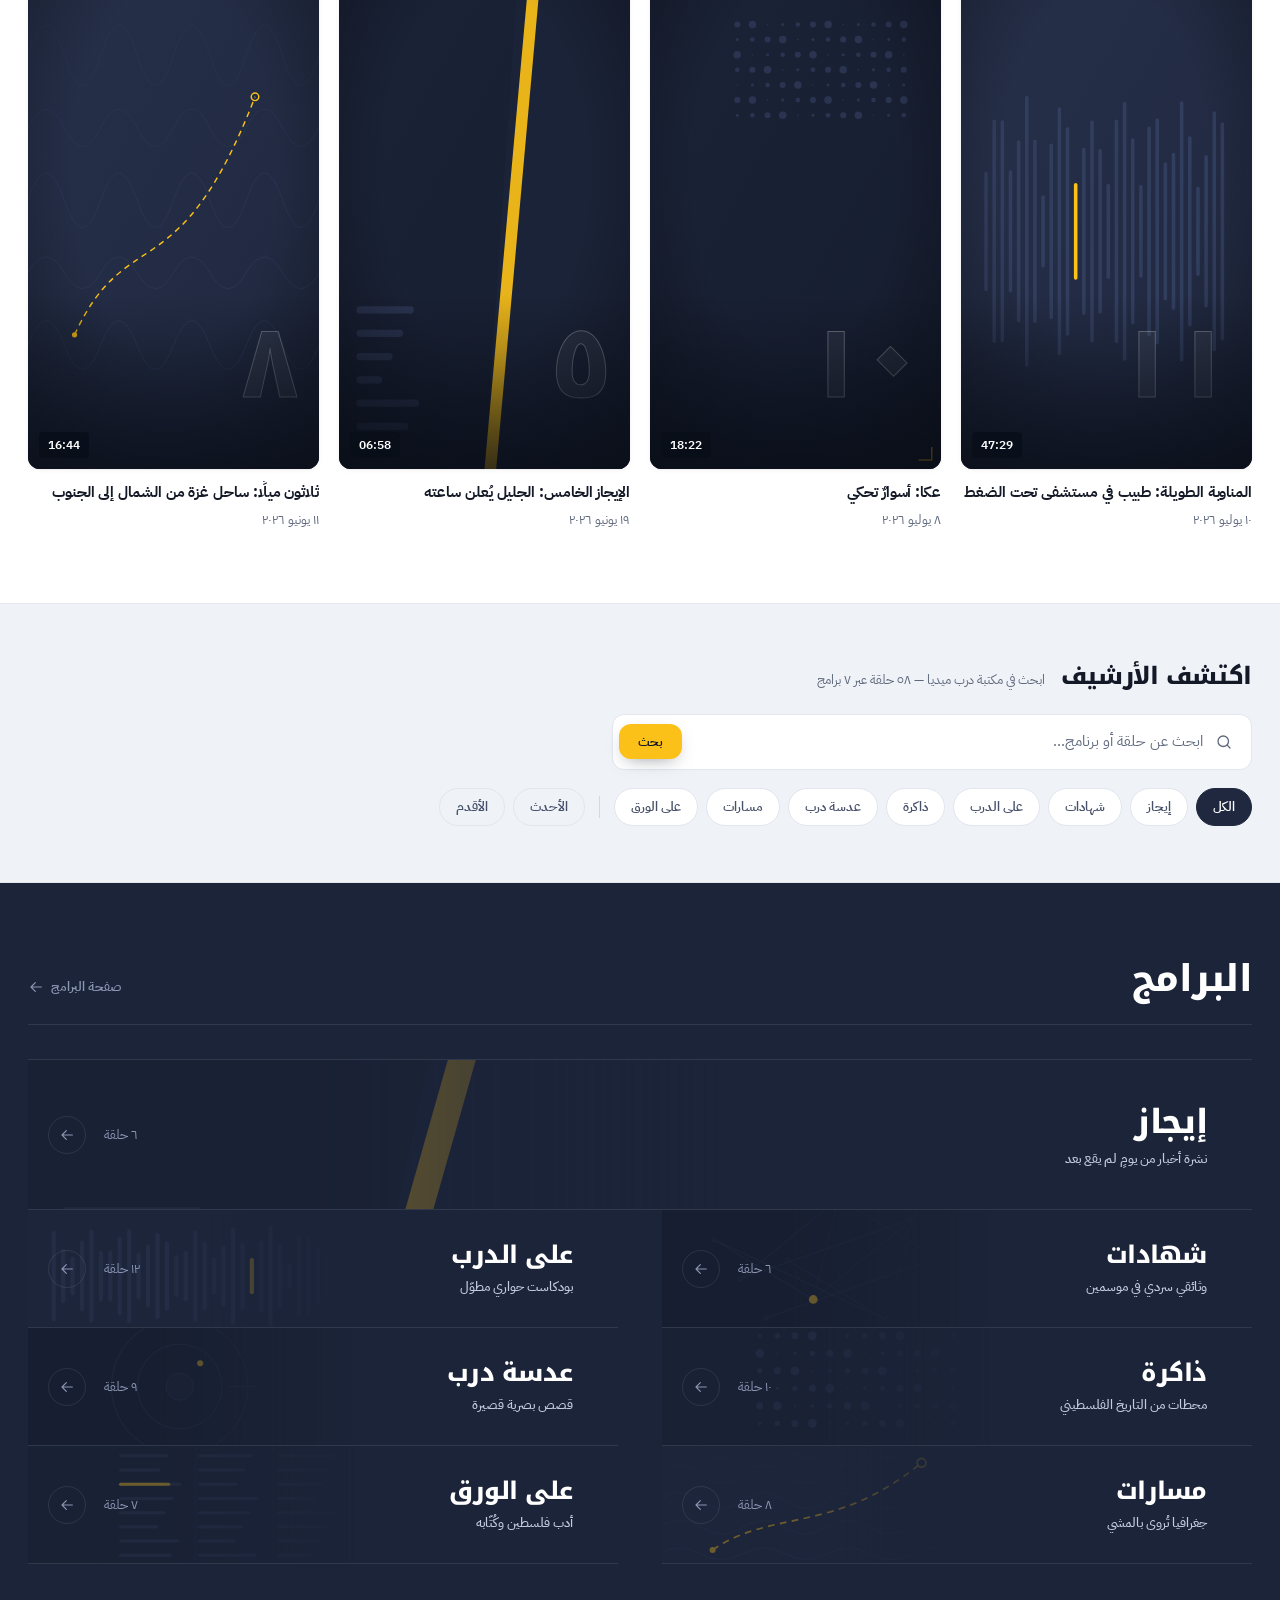
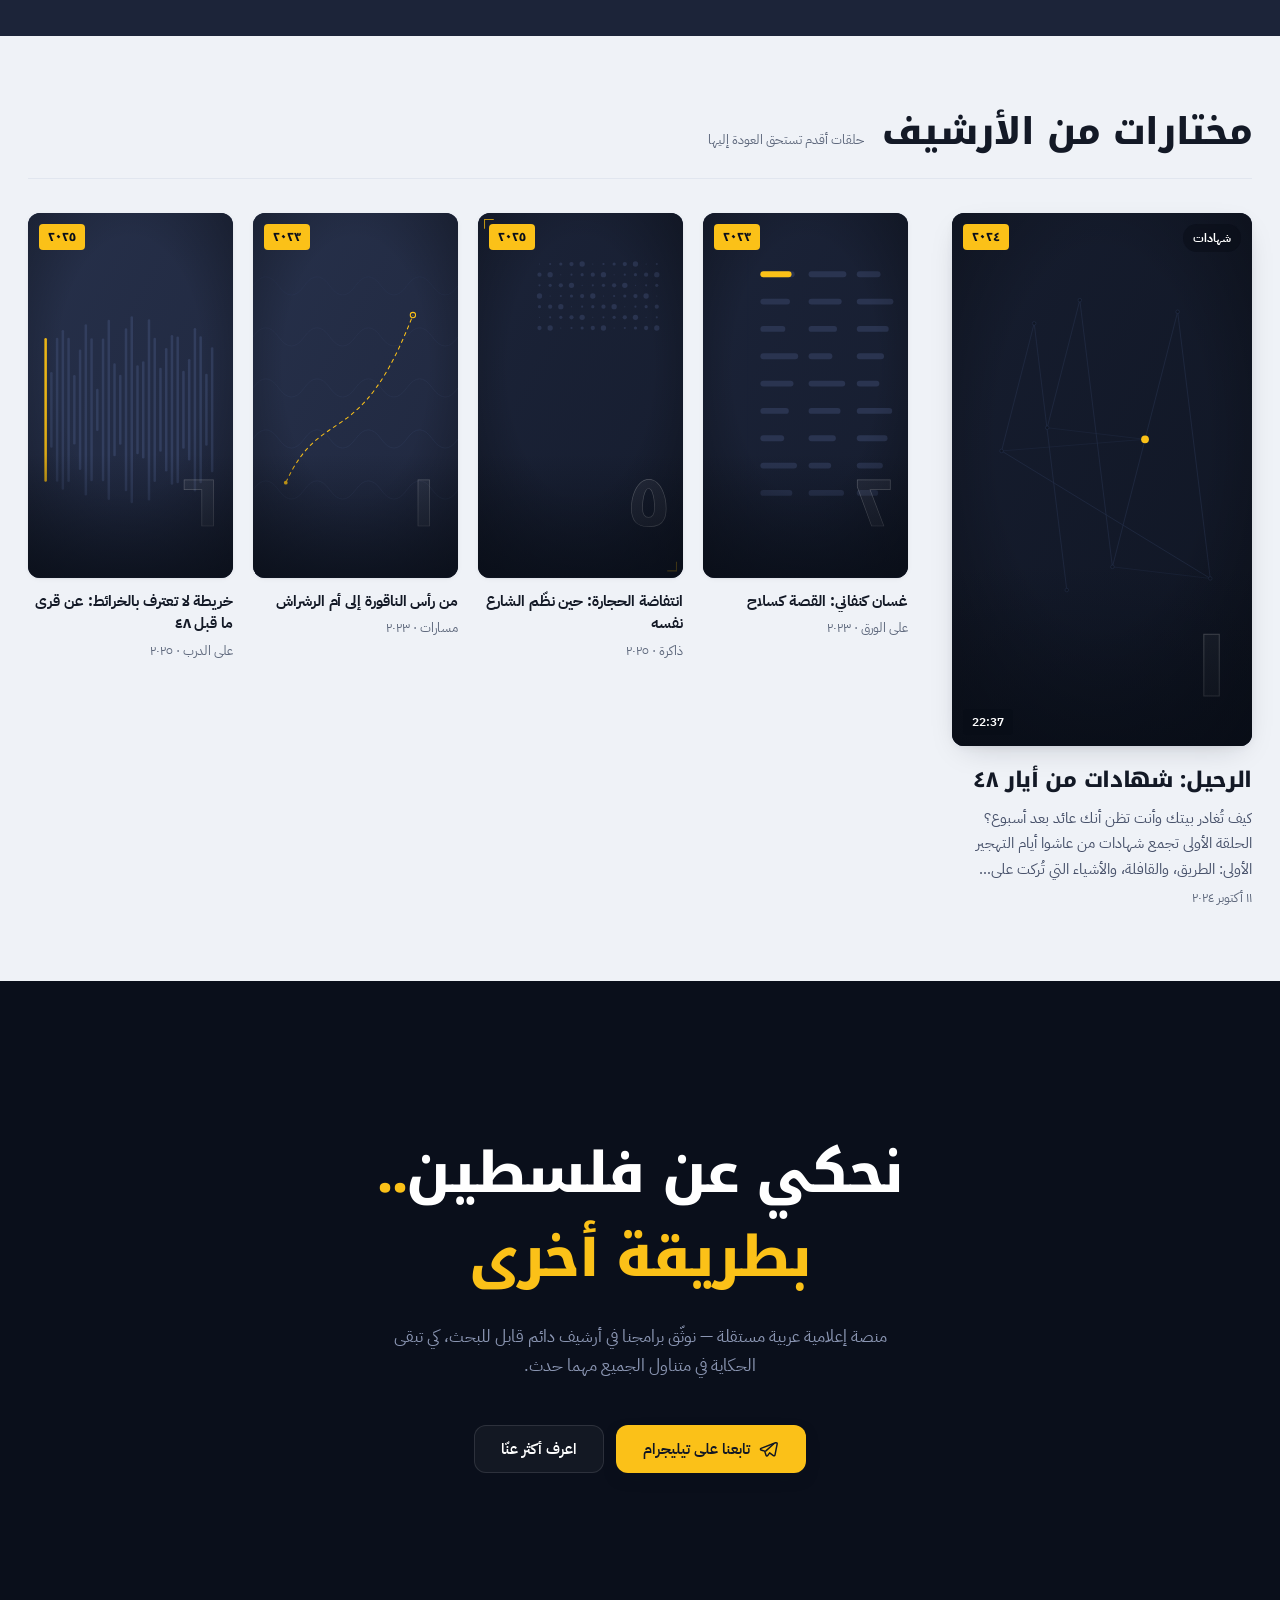
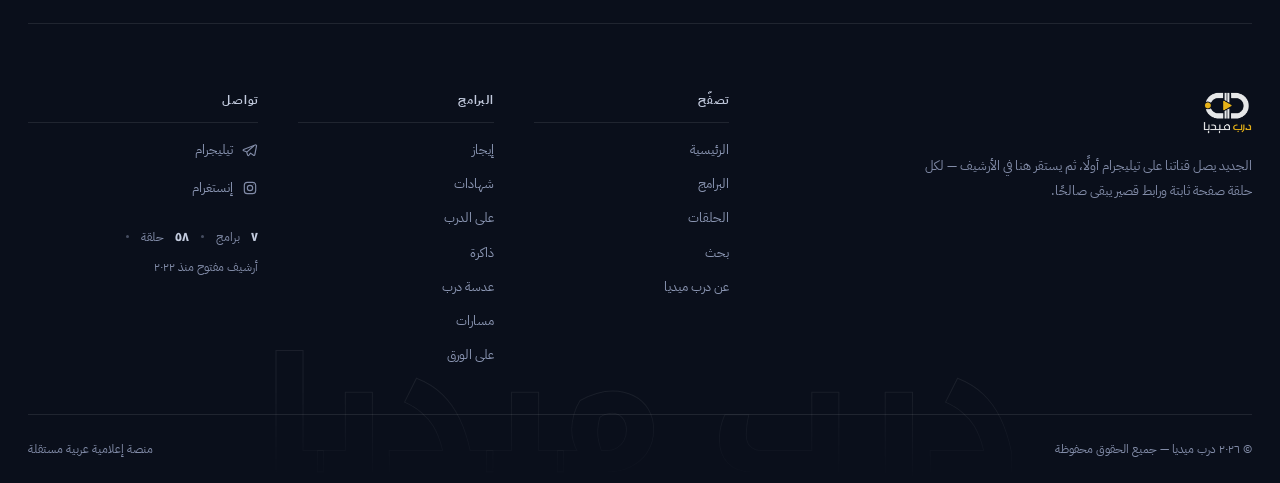
==== commit 94cb7279: "Signed-off-by: Eslam abselnasser <96479431+imsemoo@users.noreply.github.com>" ====
--- a/index.html
+++ b/index.html
@@ -15,7 +15,7 @@
   <link rel="preconnect" href="https://fonts.googleapis.com">
   <link rel="preconnect" href="https://fonts.gstatic.com" crossorigin>
   <link href="https://fonts.googleapis.com/css2?family=IBM+Plex+Sans+Arabic:wght@400;500;600;700&family=Noto+Kufi+Arabic:wght@600;700;800&display=swap" rel="stylesheet">
-  <link rel="stylesheet" href="assets/css/main.css?v=39">
+  <link rel="stylesheet" href="assets/css/main.css?v=44">
 </head>
 <body data-page="home" data-header="dark">
 <!--
@@ -29,16 +29,10 @@
   <div id="hdr"></div>
 
   <main>
-    <!-- Hero: featured episode stage + filmstrip -->
-    <section class="hero" aria-label="الحلقة المميزة">
+    <!-- Hero: featured Reel (portrait 9:16) + info -->
+    <section class="hero" aria-label="الفيديو المميز">
       <div class="container">
-        <div class="hero-grid">
-          <div class="hero-stage" id="heroStage"></div>
-          <aside class="hero-strip" aria-label="أحدث ما أُضيف">
-            <div class="hero-strip-label">يُعرض الآن في الأرشيف</div>
-            <div class="strip-scroller" id="heroStrip"></div>
-          </aside>
-        </div>
+        <div class="hero-stage" id="heroStage"></div>
       </div>
     </section>
 
@@ -50,7 +44,7 @@
           <span class="sec-count" id="latestCount"></span>
           <a class="sec-more" href="episodes.html">كل الحلقات <svg class="icon icon--s" aria-hidden="true"><use href="#i-arrow"></use></svg></a>
         </div>
-        <div class="ep-grid rail" id="latestGrid"></div>
+        <div class="reel-grid" id="latestGrid"></div>
       </div>
     </section>
 
@@ -113,8 +107,8 @@
 
   <div id="ftr"></div>
 
-  <script src="assets/js/data.js?v=39"></script>
-  <script src="assets/js/player.js?v=39"></script>
-  <script src="assets/js/app.js?v=39"></script>
+  <script src="assets/js/data.js?v=44"></script>
+  <script src="assets/js/player.js?v=44"></script>
+  <script src="assets/js/app.js?v=44"></script>
 </body>
 </html>
--- a/assets/css/main.css
+++ b/assets/css/main.css
@@ -82,10 +82,10 @@
   --t-meta: 0.8125rem;     /* dates, durations, counts           */
   --t-label: 0.75rem;      /* eyebrow labels, utility            */
 
-  /* spacing scale */
-  --sp-section: 104px;
-  --sp-section-sm: 72px;
-  --sp-component: 44px;
+  /* spacing scale — editorial-tight: this is an archive, not a landing page */
+  --sp-section: 72px;
+  --sp-section-sm: 52px;
+  --sp-component: 34px;
   --sp-card: 20px;
   --sp-text: 8px;
   --sp-control: 12px;
@@ -100,7 +100,7 @@
   --r-md: 12px;
   --r-lg: 16px;
   --r-pill: 999px;
-  --container: 1240px;
+  --container: 1400px;   /* a media platform uses the viewport, not a column */
   --hdr: 72px;
 
   /* elevation */
@@ -166,16 +166,15 @@
 .on-navy { background: var(--surface-dark); color: var(--on-dark-1); }
 
 /* grid children must shrink */
-.ep-grid > *, .picks-grid > *, .prog-list > *, .rail > *,
-.hero-grid > *, .footer-grid > *, .watch-cols > *,
-.prog-card > *, .pick-row > *, .strip-item > * { min-width: 0; }
+.reel-grid > *, .picks-grid > *, .prog-list > *,
+.hero-stage > *, .footer-grid > *, .watch-grid > *,
+.prog-card > *, .pick-row > * { min-width: 0; }
 
 /* ---------- generated posters (inline SVG behaves like a cover image) ---------- */
 .pm { width: 100%; height: 100%; display: block; direction: ltr; }
 .stage-media .pm, .player .pm { position: absolute; inset: 0; }
 .stage-media .pm { transition: opacity var(--t-slow) var(--ease), transform 1.2s var(--ease); }
-.ep-thumb .pm, .prog-cover .pm { transition: transform var(--t-slow) var(--ease); }
-.ep-card:hover .ep-thumb .pm, .ep-card:focus-within .ep-thumb .pm { transform: scale(1.045); }
+.prog-cover .pm { transition: transform var(--t-slow) var(--ease); }
 .prog-card:hover .prog-cover .pm { transform: scale(1.05); }
 .pm text { font-family: "Noto Kufi Arabic", "IBM Plex Sans Arabic", "Segoe UI", Tahoma, sans-serif; }
 
@@ -407,8 +406,8 @@
   position: relative;
   background: var(--surface-deep);
   color: var(--on-dark-1);
-  padding-block-start: calc(var(--hdr) + 44px);
-  padding-block-end: 72px;
+  padding-block-start: calc(var(--hdr) + 30px);
+  padding-block-end: 44px;
   overflow: hidden;
 }
 /* one soft key light behind the stage — gives the band depth instead of a
@@ -422,20 +421,21 @@
   background: radial-gradient(circle, rgba(88, 104, 150, 0.2), transparent 62%);
   pointer-events: none;
 }
-.hero-grid {
+/* FeaturedReel: three-part composition — Reel | information | latest rail.
+   The 9:16 frame is never cropped; it sets the row height, and the rail
+   fills what would otherwise be dead horizontal space. */
+.hero-stage {
   position: relative; z-index: 1;
   display: grid;
-  grid-template-columns: minmax(0, 1fr) 272px;
-  gap: 34px;
-  align-items: stretch;
-}
-
-.hero-stage { display: flex; flex-direction: column; position: relative; }
+  grid-template-columns: minmax(0, 350px) minmax(0, 1fr) minmax(0, 320px);
+  gap: 52px;
+  align-items: center;
+}
 .stage-media {
   position: relative;
+  aspect-ratio: 9 / 16;                /* hard requirement: never cropped */
   border-radius: var(--r-lg);
   overflow: hidden;
-  aspect-ratio: 16 / 8.2;
   background: var(--navy-850);
   box-shadow: var(--sh-navy);
 }
@@ -448,86 +448,95 @@
   pointer-events: none;
   z-index: 3;
 }
-.stage-media img {
-  position: absolute; inset: 0;
-  width: 100%; height: 100%; object-fit: cover;
-  transition: opacity var(--t-slow) var(--ease), transform 1.2s var(--ease);
-}
-.stage-media.is-swapping img { opacity: 0; transform: scale(1.02); }
 .stage-media .stage-scrim {
   position: absolute; inset: 0;
-  background: linear-gradient(0deg, rgba(11, 16, 28, 0.92) 0%, rgba(11, 16, 28, 0.38) 36%, rgba(11, 16, 28, 0) 62%);
+  background: linear-gradient(0deg, rgba(8, 13, 23, 0.72) 0%, rgba(8, 13, 23, 0) 30%);
   pointer-events: none;
 }
-/* The disc sits in the free half of the frame, never beside the title —
-   one clear play affordance, no competition with the headline. */
+/* format badge, top of the frame */
+.stage-badge {
+  position: absolute; inset-block-start: 14px; inset-inline-start: 14px;
+  z-index: 2;
+  display: inline-flex; align-items: center; gap: 6px;
+  padding: 5px 12px;
+  font-size: var(--t-label); font-weight: 700;
+  color: var(--surface-deep); background: var(--accent);
+  border-radius: var(--r-pill);
+}
+.stage-badge .icon { width: 11px; height: 11px; }
+.stage-dur {
+  position: absolute; inset-block-end: 14px; inset-inline-end: 14px;
+  z-index: 2;
+  padding: 4px 10px;
+  font-size: var(--t-label); font-weight: 600;
+  color: #fff; background: rgba(8, 13, 23, 0.7);
+  border-radius: var(--r-xs);
+}
+/* one clear play affordance, centred in the portrait frame */
 .stage-play {
   position: absolute; inset: 0;
   display: grid; place-items: center;
-  padding-inline-start: 52%;
-  color: var(--navy-900);
+  z-index: 2;
+  color: var(--surface-deep);
 }
 .stage-play .play-disc {
-  width: 84px; height: 84px;
+  width: 78px; height: 78px;
   border-radius: 50%;
-  background: var(--gold-strong);
+  background: var(--accent);
   display: grid; place-items: center;
-  box-shadow: 0 14px 36px -10px rgba(11, 16, 28, 0.65);
+  box-shadow: 0 14px 36px -10px rgba(0, 0, 0, 0.7);
   transition: transform var(--t-med) var(--ease), box-shadow var(--t-med) var(--ease);
 }
-.stage-play .icon { width: 30px; height: 30px; margin-inline-start: -3px; }
-.stage-play:hover .play-disc { transform: scale(1.07); box-shadow: 0 18px 44px -10px rgba(11, 16, 28, 0.75); }
+.stage-play .icon { width: 28px; height: 28px; margin-inline-start: 3px; }
+.stage-play:hover .play-disc { transform: scale(1.07); box-shadow: 0 18px 44px -10px rgba(0, 0, 0, 0.8); }
 .stage-play:focus-visible { outline-offset: -6px; }
 
-/* overlay: the image sells the episode, text sits on the scrim */
-.stage-info {
-  position: absolute;
-  inset-inline-start: 0; inset-block-end: 0;
-  z-index: 2;
-  padding: 30px 36px 32px;
-  max-width: min(54%, 560px);
-  transition: opacity 240ms var(--ease), transform 240ms var(--ease);
-}
-.hero-stage.is-swapping .stage-info { opacity: 0; transform: translateY(8px); }
-.hero-stage.is-swapping .stage-media .pm { opacity: 0; transform: scale(1.02); }
-
-/* inline playback: the video takes the stage, chrome steps aside */
-.hero-stage.is-playing .stage-info,
-.hero-stage.is-playing .stage-scrim { opacity: 0; pointer-events: none; }
-.hero-stage.is-playing .stage-media { aspect-ratio: 16 / 9; }
-
-/* "no source linked" note on the hero */
+/* inline playback: the video takes the frame, chrome steps aside */
+.hero-stage.is-playing .stage-scrim,
+.hero-stage.is-playing .stage-badge,
+.hero-stage.is-playing .stage-dur { opacity: 0; pointer-events: none; }
+
+/* "no source linked" note */
 .stage-note {
   position: absolute; inset-inline: 0; inset-block-end: 0;
-  z-index: 3;
-  padding: 18px 22px;
-  display: flex; align-items: center; gap: 12px;
-  background: linear-gradient(0deg, rgba(11, 16, 28, 0.9), rgba(11, 16, 28, 0));
-  color: var(--on-navy-2); font-size: var(--t-meta);
+  z-index: 4;
+  padding: 16px 18px;
+  display: flex; align-items: center; gap: 10px;
+  background: linear-gradient(0deg, rgba(8, 13, 23, 0.92), rgba(8, 13, 23, 0));
+  color: var(--on-dark-2); font-size: var(--t-label);
   opacity: 0; transform: translateY(8px);
   transition: opacity var(--t-med) var(--ease), transform var(--t-med) var(--ease);
   pointer-events: none;
 }
 .stage-note.show { opacity: 1; transform: none; }
-.stage-note .icon { color: var(--gold-strong); }
+.stage-note .icon { color: var(--accent); flex: none; }
+
+/* information block beside the reel */
+.stage-info { max-width: 56ch; }
 .stage-program {
   display: inline-flex; align-items: center; gap: 7px;
   color: var(--accent);
-  font-weight: 600; font-size: var(--t-label);
+  font-weight: 700; font-size: var(--t-label);
   letter-spacing: 0.02em;
 }
 .stage-program .icon { width: 11px; height: 11px; }
 .stage-title {
   font-family: var(--f-display);
-  font-size: clamp(1.6rem, 2.9vw, 2.5rem);
+  font-size: clamp(1.8rem, 3.4vw, 3rem);
   font-weight: 800;
   line-height: 1.35;
   letter-spacing: -0.02em;
-  margin-block: 12px 10px;
+  margin-block: 14px 14px;
   text-wrap: balance;
   color: var(--on-dark-1);
-  /* three lines is the ceiling: past that the block reaches the top of the
-     frame and the hero stops reading in one glance */
+  display: -webkit-box; -webkit-line-clamp: 3; -webkit-box-orient: vertical;
+  overflow: hidden;
+}
+.stage-desc {
+  color: var(--on-dark-2);
+  font-size: var(--t-body-lg);
+  line-height: 1.9;
+  margin-block-end: 18px;
   display: -webkit-box; -webkit-line-clamp: 3; -webkit-box-orient: vertical;
   overflow: hidden;
 }
@@ -537,7 +546,7 @@
   font-size: var(--t-meta);
   font-variant-numeric: tabular-nums;
 }
-.stage-actions { display: flex; align-items: center; gap: var(--sp-control); margin-block-start: 26px; flex-wrap: wrap; }
+.stage-actions { display: flex; align-items: center; gap: var(--sp-control); margin-block-start: 28px; flex-wrap: wrap; }
 .btn--hero { padding: 16px 34px; font-size: var(--t-body-lg); }
 /* secondary action stays quiet: it must not compete with the gold CTA */
 .stage-actions .btn--ghost {
@@ -548,146 +557,148 @@
 }
 .stage-actions .btn--ghost:hover { background: rgba(255, 255, 255, 0.08); color: var(--on-dark-1); }
 
+/* latest-clips rail — compact vertical list matching the reel's height */
+.hero-rail {
+  display: flex; flex-direction: column;
+  align-self: stretch;
+  border-inline-start: 1px solid var(--border-dark);
+  padding-inline-start: 32px;
+  min-height: 0;
+  justify-content: center;
+  gap: 4px;
+}
+.hero-rail-head {
+  font-size: var(--t-label); font-weight: 700;
+  color: var(--on-dark-4);
+  letter-spacing: 0.03em;
+  padding-block-end: 12px;
+  margin-block-end: 6px;
+  border-block-end: 1px solid var(--border-dark);
+}
+.hr-item {
+  display: grid;
+  grid-template-columns: 58px minmax(0, 1fr);
+  gap: 12px; align-items: center;
+  padding-block: 9px;
+  border-radius: var(--r-sm);
+  transition: background var(--t-fast) var(--ease);
+}
+.hr-item:hover { background: rgba(255, 255, 255, 0.05); }
+.hr-thumb {
+  position: relative;
+  aspect-ratio: 9 / 16;
+  border-radius: var(--r-xs);
+  overflow: hidden;
+  background: var(--surface-dark-raised);
+}
+.hr-thumb .pm { position: absolute; inset: 0; }
+.hr-title {
+  display: -webkit-box; -webkit-line-clamp: 2; -webkit-box-orient: vertical; overflow: hidden;
+  font-size: var(--t-meta); font-weight: 600; line-height: 1.5;
+  color: var(--on-dark-2);
+  transition: color var(--t-fast) var(--ease);
+}
+.hr-item:hover .hr-title { color: var(--on-dark-1); }
+.hr-meta {
+  display: block; margin-block-start: 4px;
+  font-size: var(--t-label); color: var(--on-dark-4);
+  font-variant-numeric: tabular-nums;
+}
+
 /* shared quiet-meta helpers */
 .ltr-num { direction: ltr; unicode-bidi: isolate; font-variant-numeric: tabular-nums; }
 .meta-dot { opacity: 0.45; }
 
-/* filmstrip */
-.hero-strip { display: flex; flex-direction: column; min-width: 0; }
-.strip-scroller { display: flex; flex-direction: column; gap: 8px; min-width: 0; }
-.hero-strip-label {
-  font-size: var(--t-label); font-weight: 600;
-  color: var(--on-dark-4);
-  display: flex; align-items: center; gap: 10px;
-  margin-block-end: 10px;
-  letter-spacing: 0.03em;
-}
-.hero-strip-label::after { content: ""; flex: 1; height: 1px; background: var(--border-dark); }
-.strip-item {
-  display: grid;
-  grid-template-columns: 118px minmax(0, 1fr);
-  gap: 12px; align-items: center;
-  padding: 8px;
-  border-radius: var(--r-md);
-  border: 1px solid transparent;
-  text-align: start;
-  transition: background var(--t-fast) var(--ease), border-color var(--t-fast) var(--ease);
-  position: relative;
-}
-.strip-item:hover { background: rgba(255, 255, 255, 0.05); }
-.strip-item.active { background: rgba(255, 255, 255, 0.07); border-color: var(--border-dark); }
-.strip-item.active .strip-thumb { outline: 2px solid var(--accent); outline-offset: -2px; }
-.strip-thumb {
-  position: relative; border-radius: var(--r-sm); overflow: hidden;
-  aspect-ratio: 16 / 9; background: var(--navy-850);
-}
-.strip-thumb img { width: 100%; height: 100%; object-fit: cover; }
-.strip-item .strip-t {
-  font-size: var(--t-meta); font-weight: 600; color: var(--on-dark-3);
-  line-height: 1.55;
-  display: -webkit-box; -webkit-line-clamp: 2; -webkit-box-orient: vertical; overflow: hidden;
-  transition: color var(--t-fast) var(--ease);
-}
-.strip-item:hover .strip-t, .strip-item.active .strip-t { color: var(--on-dark-1); }
-/* program name here is utility, not emphasis — gold is reserved for the active mark */
-.strip-item .strip-p { font-size: var(--t-label); color: var(--on-dark-4); font-weight: 600; }
-.strip-item.active .strip-p { color: var(--on-dark-3); }
-/* auto-advance progress hairline */
-.strip-item .strip-bar {
-  position: absolute; inset-inline: 8px; inset-block-end: 3px;
-  height: 2px; border-radius: var(--r-xs);
-  background: var(--line-navy);
-  opacity: 0; overflow: hidden;
-}
-.strip-item.active .strip-bar { opacity: 1; }
-.strip-item .strip-bar i {
-  display: block; height: 100%;
-  background: var(--gold-strong);
-  transform: scaleX(0); transform-origin: var(--tx-origin, right);
-}
-.strip-item.active .strip-bar i {
-  animation: stripbar var(--strip-secs, 7s) linear forwards;
-}
-.hero.paused .strip-item .strip-bar i { animation-play-state: paused; }
-@keyframes stripbar { to { transform: scaleX(1); } }
-
-/* =========================================================
-   Episode cards
-   ========================================================= */
-.ep-grid {
+
+/* =========================================================
+   ReelCard + ReelGrid — the vertical-video primitives.
+   The archive is a Reels library: 9:16 is the default. One
+   component, one visual language, used on every surface.
+   ========================================================= */
+/* 4 columns everywhere on desktop: sample counts are multiples of 4, so rows
+   always complete — an incomplete centred row reads as a broken archive */
+.reel-grid {
   display: grid;
   grid-template-columns: repeat(4, minmax(0, 1fr));
   gap: 28px 20px;
 }
-.ep-grid--3 { grid-template-columns: repeat(3, minmax(0, 1fr)); }
-
-.ep-card { display: flex; flex-direction: column; }
-.ep-thumb {
+.reel-grid--related { grid-template-columns: repeat(4, minmax(0, 1fr)); }
+
+.reel { display: flex; flex-direction: column; }
+.reel-media {
   position: relative;
+  aspect-ratio: 9 / 16;              /* the hard requirement — never cropped */
   border-radius: var(--r-md);
   overflow: hidden;
-  aspect-ratio: 16 / 9;
-  background: var(--paper-3);
+  background: var(--surface-dark-raised);
   box-shadow: var(--sh-1);
-  transition: box-shadow var(--t-med) var(--ease);
-}
-.ep-card:hover .ep-thumb, .ep-card:focus-within .ep-thumb { box-shadow: var(--sh-2); }
-.ep-thumb img {
-  width: 100%; height: 100%; object-fit: cover;
-  transition: transform var(--t-slow) var(--ease);
-}
-.ep-thumb::after {
+  transition: box-shadow var(--t-med) var(--ease), transform var(--t-med) var(--ease);
+}
+.reel-media .pm { position: absolute; inset: 0; transition: transform var(--t-slow) var(--ease); }
+.reel:hover .reel-media, .reel:focus-within .reel-media { box-shadow: var(--sh-2); transform: translateY(-3px); }
+.reel:hover .reel-media .pm, .reel:focus-within .reel-media .pm { transform: scale(1.05); }
+/* bottom scrim carries the duration and lifts on hover */
+.reel-media::after {
   content: "";
   position: absolute; inset: 0;
-  background: rgba(11, 16, 28, 0);
-  transition: background var(--t-med) var(--ease);
-}
-.ep-card:hover .ep-thumb img, .ep-card:focus-within .ep-thumb img { transform: scale(1.045); }
-.ep-card:hover .ep-thumb::after, .ep-card:focus-within .ep-thumb::after { background: rgba(11, 16, 28, 0.34); }
-.ep-thumb .thumb-play {
-  position: absolute; inset-block-end: 10px; inset-inline-start: 10px;
-  z-index: 1;
-  width: 42px; height: 42px; border-radius: 50%;
-  background: var(--gold-strong); color: var(--navy-900);
-  display: grid; place-items: center;
-  opacity: 0; transform: translateY(8px);
-  transition: opacity var(--t-med) var(--ease), transform var(--t-med) var(--ease);
-}
-.ep-thumb .thumb-play .icon { width: 17px; height: 17px; margin-inline-start: -2px; }
-.ep-card:hover .thumb-play, .ep-card:focus-within .thumb-play { opacity: 1; transform: none; }
-.ep-thumb .thumb-dur {
-  position: absolute; inset-block-end: 10px; inset-inline-end: 10px;
-  z-index: 1;
+  background: linear-gradient(0deg, rgba(8, 13, 23, 0.72) 0%, rgba(8, 13, 23, 0) 34%);
+  pointer-events: none;
+}
+
+/* overlay — restrained: programme (top), duration (bottom), play on hover */
+.reel-prog {
+  position: absolute; inset-block-start: 11px; inset-inline-start: 11px;
+  z-index: 2;
+  max-width: calc(100% - 22px);
+  padding: 4px 10px;
+  font-size: var(--t-label); font-weight: 700;
+  color: #fff;
+  background: rgba(8, 13, 23, 0.5);
+  -webkit-backdrop-filter: blur(6px); backdrop-filter: blur(6px);
+  border-radius: var(--r-pill);
+  white-space: nowrap; overflow: hidden; text-overflow: ellipsis;
+}
+.reel-dur {
+  position: absolute; inset-block-end: 11px; inset-inline-end: 11px;
+  z-index: 2;
   padding: 3px 9px;
   font-size: var(--t-label); font-weight: 600;
   font-variant-numeric: tabular-nums;
-  color: #fff; background: rgba(11, 16, 28, 0.72);
+  color: #fff; background: rgba(8, 13, 23, 0.7);
   border-radius: var(--r-xs);
-  direction: ltr;
-}
-.ep-body { padding-block-start: 14px; }
-/* program name is metadata, not a badge — no dot, no gold, no chip */
-.ep-program { font-weight: 600; color: inherit; }
-.ep-title {
-  font-size: var(--t-body); font-weight: 700; line-height: 1.55;
+}
+.reel-play {
+  position: absolute; inset: 0; margin: auto;
+  z-index: 2;
+  width: 54px; height: 54px; border-radius: 50%;
+  background: var(--accent); color: var(--surface-deep);
+  display: grid; place-items: center;
+  opacity: 0; transform: scale(0.85);
+  transition: opacity var(--t-med) var(--ease), transform var(--t-med) var(--ease);
+  box-shadow: 0 10px 28px -8px rgba(0, 0, 0, 0.6);
+}
+.reel-play .icon { width: 22px; height: 22px; margin-inline-start: 3px; }
+.reel:hover .reel-play, .reel:focus-within .reel-play { opacity: 1; transform: none; }
+
+.reel-body { padding-block-start: 12px; }
+.reel-title {
+  font-size: var(--t-body-sm); font-weight: 700; line-height: 1.5;
   color: var(--on-light-1);
   letter-spacing: -0.005em;
   display: -webkit-box; -webkit-line-clamp: 2; -webkit-box-orient: vertical; overflow: hidden;
   transition: color var(--t-fast) var(--ease);
 }
-.ep-card a:hover .ep-title { color: var(--navy-600); }
-.ep-meta {
-  margin-block-start: var(--sp-text);
+.reel:hover .reel-title { color: var(--navy-600); }
+.reel-meta {
+  margin-block-start: 5px;
   font-size: var(--t-meta); color: var(--on-light-3);
-  display: flex; align-items: center; gap: 7px;
   font-variant-numeric: tabular-nums;
 }
 
-/* dark cards (navy sections) */
-.on-navy .ep-thumb { background: var(--surface-dark-raised); box-shadow: none; }
-.on-navy .ep-title { color: var(--on-dark-1); }
-.on-navy .ep-card a:hover .ep-title { color: var(--on-dark-2); }
-.on-navy .ep-meta { color: var(--on-dark-3); }
+/* on navy sections */
+.on-navy .reel-title { color: var(--on-dark-1); }
+.on-navy .reel:hover .reel-title { color: var(--on-dark-2); }
+.on-navy .reel-meta { color: var(--on-dark-3); }
 
 /* =========================================================
    Program cards (rows)
@@ -917,116 +928,46 @@
 .d-chip-sep { width: 1px; height: 22px; background: var(--line-2); margin-inline: 6px; }
 
 /* =========================================================
-   Archive shelf
-   Portrait posters stamped with their year — browsed by era,
-   not by recency, so it reads as a different object from the
-   16:9 episode grid above it.
-   ========================================================= */
-.arch-shelf {
+   Archive picks — a featured reel plus supporting reels.
+   Both keep the native 9:16 frame; the lead just gets more room.
+   ========================================================= */
+.picks-grid {
   display: grid;
-  grid-template-columns: repeat(5, minmax(0, 1fr));
-  gap: 26px;
-}
-.arch > a { display: block; }
-.arch-poster {
-  position: relative;
-  display: block;
-  aspect-ratio: 2 / 3;
-  border-radius: var(--r-md);
-  overflow: hidden;
-  background: var(--surface-deep);
-  box-shadow: var(--sh-1);
-  transition: box-shadow var(--t-med) var(--ease), transform var(--t-med) var(--ease);
-}
-.arch:hover .arch-poster { transform: translateY(-4px); box-shadow: var(--sh-2); }
-.arch-poster .pm { position: absolute; inset: 0; }
-.arch-poster::after {
-  content: "";
-  position: absolute; inset: 0;
-  background: linear-gradient(0deg, rgba(10, 15, 27, 0.55), rgba(10, 15, 27, 0) 45%);
-  pointer-events: none;
-}
-/* the year is the shelf label */
-.arch-year {
-  position: absolute;
-  inset-block-start: 12px; inset-inline-start: 12px;
+  grid-template-columns: minmax(0, 300px) minmax(0, 1fr);
+  gap: 44px;
+  align-items: start;
+}
+.pick-lead .reel-media { box-shadow: var(--sh-2); }
+.pick-lead .reel-title {
+  font-family: var(--f-display);
+  font-size: 1.35rem; font-weight: 800; line-height: 1.45;
+  letter-spacing: -0.015em;
+}
+.pick-lead .reel-body { padding-block-start: 18px; }
+.pick-lead p.pick-desc {
+  color: var(--on-light-2); margin-block-start: 10px;
+  font-size: var(--t-body-sm);
+  display: -webkit-box; -webkit-line-clamp: 3; -webkit-box-orient: vertical; overflow: hidden;
+}
+/* the supporting reels sit in their own portrait row */
+.pick-rows {
+  display: grid;
+  grid-template-columns: repeat(4, minmax(0, 1fr));
+  gap: 20px;
+}
+.pick-row .reel-play { width: 44px; height: 44px; }
+.pick-row .reel-play .icon { width: 18px; height: 18px; }
+/* year stamp, shared by both */
+.reel-year {
+  position: absolute; inset-block-start: 11px; inset-inline-end: 11px;
   z-index: 2;
-  padding: 4px 10px;
+  padding: 3px 9px;
   font-family: var(--f-display);
   font-size: var(--t-label); font-weight: 800;
-  letter-spacing: 0.04em;
-  color: var(--surface-deep);
-  background: var(--accent);
+  font-variant-numeric: tabular-nums;
+  color: var(--surface-deep); background: var(--accent);
   border-radius: var(--r-xs);
-  font-variant-numeric: tabular-nums;
-}
-.arch-play {
-  position: absolute;
-  inset-block-end: 12px; inset-inline-start: 12px;
-  z-index: 2;
-  width: 36px; height: 36px;
-  display: grid; place-items: center;
-  border-radius: 50%;
-  background: rgba(255, 255, 255, 0.14);
-  -webkit-backdrop-filter: blur(6px); backdrop-filter: blur(6px);
-  color: #fff;
-  opacity: 0; transform: translateY(6px);
-  transition: opacity var(--t-med) var(--ease), transform var(--t-med) var(--ease),
-              background var(--t-med) var(--ease), color var(--t-med) var(--ease);
-}
-.arch-play .icon { width: 15px; height: 15px; margin-inline-start: -2px; }
-.arch:hover .arch-play, .arch:focus-within .arch-play {
-  opacity: 1; transform: none;
-  background: var(--accent); color: var(--surface-deep);
-}
-.arch-title {
-  margin-block-start: 14px;
-  font-size: var(--t-body-sm); font-weight: 700; line-height: 1.5;
-  color: var(--on-light-1);
-  display: -webkit-box; -webkit-line-clamp: 2; -webkit-box-orient: vertical; overflow: hidden;
-  transition: color var(--t-fast) var(--ease);
-}
-.arch:hover .arch-title { color: var(--navy-600); }
-.arch-meta {
-  margin-block-start: 6px;
-  display: flex; align-items: center; gap: 7px;
-  font-size: var(--t-meta); color: var(--on-light-3);
-  font-variant-numeric: tabular-nums;
-}
-
-.picks-grid {
-  display: grid;
-  grid-template-columns: minmax(0, 1.45fr) minmax(0, 1fr);
-  gap: 44px;
-  align-items: start;
-}
-/* the featured item leads; the rows below are deliberately quieter */
-.pick-lead .ep-thumb { border-radius: var(--r-lg); aspect-ratio: 16 / 10; box-shadow: var(--sh-2); }
-.pick-lead .ep-title {
-  font-family: var(--f-display);
-  font-size: 1.6rem; font-weight: 800; line-height: 1.45;
-  letter-spacing: -0.015em;
-  -webkit-line-clamp: 2;
-}
-.pick-lead .ep-body { padding-block-start: 20px; }
-.pick-lead p.pick-desc {
-  color: var(--on-light-2); margin-block-start: 12px; max-width: 62ch;
-  display: -webkit-box; -webkit-line-clamp: 2; -webkit-box-orient: vertical; overflow: hidden;
-}
-.pick-rows { display: flex; flex-direction: column; }
-.pick-row {
-  display: grid;
-  grid-template-columns: 148px minmax(0, 1fr);
-  gap: 16px; align-items: center;
-  padding-block: 15px;
-  border-block-end: 1px solid var(--border-light);
-}
-.pick-rows .pick-row:first-child { padding-block-start: 0; }
-.pick-rows .pick-row:last-child { border-block-end: 0; }
-.pick-row .ep-thumb { aspect-ratio: 16 / 9; box-shadow: none; }
-.pick-row .ep-body, .pick-row .pick-row-body { padding-block-start: 0; }
-.pick-row .ep-title { font-size: var(--t-body-sm); font-weight: 600; -webkit-line-clamp: 2; }
-.pick-row .ep-meta { margin-block-start: 5px; }
+}
 
 /* =========================================================
    Statement band
@@ -1425,13 +1366,21 @@
 .watch-hero .crumb a:hover { color: #fff; }
 .watch-hero .crumb .icon { width: 14px; height: 14px; }
 
+/* ReelPlayer — portrait by default, because the content is portrait */
 .player {
   position: relative;
-  aspect-ratio: 16 / 9;
+  aspect-ratio: 9 / 16;
   border-radius: var(--r-lg);
   overflow: hidden;
-  background: var(--navy-850);
+  background: #000;
   box-shadow: var(--sh-navy);
+}
+.player::after {
+  content: "";
+  position: absolute; inset: 0;
+  border-radius: inherit;
+  box-shadow: inset 0 0 0 1px rgba(255, 255, 255, 0.07);
+  pointer-events: none; z-index: 4;
 }
 .player .player-poster {
   position: absolute; inset: 0;
@@ -1463,13 +1412,15 @@
 /* =========================================================
    Watch layout: player + programme playlist rail
    ========================================================= */
+/* info | portrait player | playlist. The 9:16 stage sits in the middle and
+   defines the row height; nothing crops it. */
 .watch-grid {
   display: grid;
-  grid-template-columns: minmax(0, 1fr) 360px;
-  gap: 28px;
-  align-items: start;
-}
-.watch-main { min-width: 0; }
+  grid-template-columns: minmax(0, 1fr) minmax(0, 370px) 300px;
+  gap: 40px;
+  align-items: stretch;      /* the playlist matches the reel's height */
+}
+.watch-stage { position: relative; }
 
 .pl {
   display: flex; flex-direction: column;
@@ -1477,8 +1428,8 @@
   border: 1px solid var(--border-dark);
   border-radius: var(--r-md);
   overflow: hidden;
-  /* matches the player column: player height + info block underneath */
-  max-height: 560px;
+  max-height: 100%;          /* bounded by the reel beside it */
+  min-height: 0;
 }
 .pl-head {
   display: flex; align-items: baseline; gap: 10px;
@@ -1499,7 +1450,7 @@
 .pl-list { scrollbar-color: var(--navy-500) transparent; }
 .pl-item {
   display: grid;
-  grid-template-columns: 26px 96px minmax(0, 1fr);
+  grid-template-columns: 22px 52px minmax(0, 1fr);
   gap: 12px; align-items: center;
   padding: 10px 14px;
   border-block-end: 1px solid rgba(255, 255, 255, 0.05);
@@ -1516,7 +1467,7 @@
 }
 .pl-thumb {
   position: relative;
-  aspect-ratio: 16 / 9;
+  aspect-ratio: 9 / 16;              /* portrait, like every other thumbnail */
   border-radius: var(--r-xs);
   overflow: hidden;
   background: var(--surface-dark-raised);
@@ -1548,82 +1499,37 @@
 }
 @media (prefers-reduced-motion: reduce) { .pl-eq i { animation: none; } }
 
-.watch-info { padding-block-start: 24px; }
+.watch-info { padding-block-start: 8px; }
+.watch-desc {
+  color: var(--on-dark-2);
+  font-size: var(--t-body-lg);
+  line-height: 2;
+  margin-block: 20px 0;
+}
 .watch-info .stage-program { font-size: var(--t-body-sm); }
 .watch-info h1 {
   font-family: var(--f-display);
-  font-size: clamp(1.4rem, 3vw, 2rem);
-  font-weight: 800; line-height: 1.5;
-  margin-block: 8px 14px;
+  font-size: clamp(1.5rem, 2.6vw, 2.2rem);
+  font-weight: 800; line-height: 1.4;
+  letter-spacing: -0.02em;
+  margin-block: 10px 12px;
   text-wrap: balance;
-}
-.watch-row {
-  display: flex; align-items: center; gap: 18px; flex-wrap: wrap;
-}
-.watch-row .stage-meta { margin: 0; }
-.watch-row .watch-actions { margin-inline-start: auto; display: flex; gap: 10px; }
+  color: var(--on-dark-1);
+}
+.watch-actions { display: flex; gap: 10px; margin-block-start: 26px; flex-wrap: wrap; }
 
 .watch-body { padding-block: 56px; }
-.watch-cols {
-  display: grid;
-  grid-template-columns: minmax(0, 1fr) 360px;
-  gap: 56px;
-  align-items: start;
-}
-.about-ep h2 {
-  font-family: var(--f-display);
-  font-size: 1.35rem;
-  margin-block-end: 16px;
-  display: flex; align-items: center; gap: 12px;
-}
-.about-ep h2::after { content: ""; flex: 1; height: 1px; background: var(--line); }
-.about-ep .about-text {
-  color: var(--ink-2);
-  font-size: var(--t-body-lg);
-  line-height: 2;
-  max-width: 70ch;
-}
 .tag-row { display: flex; gap: 8px; flex-wrap: wrap; margin-block-start: 22px; }
 .tag {
   padding: 5px 13px;
   font-size: var(--t-meta); font-weight: 500;
-  color: var(--ink-2);
-  background: var(--paper-2);
-  border: 1px solid var(--line);
+  color: var(--on-dark-3);
+  background: rgba(255, 255, 255, 0.05);
+  border: 1px solid var(--border-dark);
   border-radius: var(--r-pill);
   transition: border-color var(--t-fast) var(--ease), color var(--t-fast) var(--ease);
 }
-.tag:hover { border-color: var(--navy-500); color: var(--ink); }
-
-/* next episode card */
-.next-ep { position: sticky; top: calc(var(--hdr) + 24px); }
-.next-ep h2 {
-  font-size: var(--t-meta); font-weight: 700; color: var(--ink-2);
-  margin-block-end: 14px;
-}
-.next-card {
-  display: block;
-  background: var(--navy-800); color: #fff;
-  border-radius: var(--r-lg);
-  overflow: hidden;
-  transition: transform var(--t-med) var(--ease), box-shadow var(--t-med) var(--ease);
-}
-.next-card:hover { transform: translateY(-3px); box-shadow: var(--sh-2); }
-.next-card .ep-thumb { border-radius: 0; aspect-ratio: 16 / 8.4; }
-.next-card .next-body { padding: 18px 20px 20px; }
-.next-card .next-kick {
-  color: var(--gold-strong); font-size: var(--t-meta); font-weight: 700;
-  display: flex; align-items: center; gap: 8px;
-}
-.next-card .next-title { font-weight: 600; margin-block-start: 7px; line-height: 1.6; }
-.next-card .ep-meta { color: var(--on-navy-3); }
-.next-empty {
-  padding: 22px;
-  border: 1px dashed var(--line-2);
-  border-radius: var(--r-lg);
-  color: var(--ink-3); font-size: var(--t-body-sm);
-  text-align: center;
-}
+.tag:hover { border-color: rgba(255, 255, 255, 0.3); color: var(--on-dark-1); }
 
 /* =========================================================
    About page
@@ -1686,7 +1592,9 @@
   outline: none;
   direction: ltr;
 }
-.dp-video { position: absolute; inset: 0; width: 100%; height: 100%; object-fit: contain; background: #000; }
+/* fills its portrait frame; contain would letterbox a 9:16 source */
+.dp-video { position: absolute; inset: 0; width: 100%; height: 100%; object-fit: cover; background: #000; }
+.dp-full .dp-video { object-fit: contain; }
 
 /* big center play */
 .dp-big {
@@ -1909,8 +1817,8 @@
   position: fixed !important;
   inset: auto 20px 20px auto !important; /* physical: bottom-right */
   inset-inline-end: auto;
-  width: min(400px, calc(100vw - 40px));
-  aspect-ratio: 16 / 9;
+  width: min(200px, 42vw);              /* portrait dock, like the content */
+  aspect-ratio: 9 / 16;
   border-radius: var(--r-md);
   box-shadow: 0 24px 64px -16px rgba(0, 0, 0, 0.75), 0 0 0 1px rgba(255, 255, 255, 0.09);
   z-index: 90;
@@ -1937,7 +1845,7 @@
   .dp-volwrap { display: none; } /* hardware buttons own volume on touch */
   .dp-rate { display: none; }
   .dp-btn { width: 42px; height: 42px; } /* touch targets */
-  .dp-float { width: min(320px, calc(100vw - 24px)); }
+  .dp-float { width: min(150px, 38vw); }
   [dir="rtl"] .dp-float { inset: auto auto 14px 12px !important; }
 }
 
@@ -1980,13 +1888,9 @@
    Responsive
    ========================================================= */
 @media (max-width: 1080px) {
-  .hero-grid { grid-template-columns: minmax(0, 1fr) 256px; gap: 26px; }
-  .stage-info { padding: 22px 26px 24px; max-width: 62%; }
-  .stage-play { padding-inline-start: 46%; }
-  .ep-grid { grid-template-columns: repeat(3, minmax(0, 1fr)); }
+  .hero-stage { grid-template-columns: minmax(0, 320px) minmax(0, 1fr); gap: 40px; }
   .prog-card { grid-template-columns: 320px minmax(0, 1fr) auto; gap: 24px; }
-  .watch-cols { grid-template-columns: minmax(0, 1fr) 320px; gap: 40px; }
-  .watch-grid { grid-template-columns: minmax(0, 1fr) 312px; gap: 22px; }
+  .watch-grid { grid-template-columns: minmax(0, 1fr) minmax(0, 330px) 260px; gap: 26px; }
   .pl { max-height: 500px; }
   .pl-item { grid-template-columns: 22px 84px minmax(0, 1fr); padding: 9px 12px; }
   .footer-grid { grid-template-columns: minmax(0, 1.5fr) 1fr 1fr; gap: 40px; }
@@ -2005,75 +1909,40 @@
   .site-header.over-dark:not(.is-scrolled) .menu-btn { color: #fff; }
 
   .hero { padding-block-start: calc(var(--hdr) + 26px); padding-block-end: 48px; }
-  .hero-grid { grid-template-columns: minmax(0, 1fr); }
-  /* stacked hero: media leads, text returns below it, disc recentres */
-  .stage-media { aspect-ratio: 16 / 9; }
-  .stage-info { position: static; padding: 18px 2px 0; max-width: none; }
-  .stage-play { padding-inline-start: 0; }
+  /* stacked hero: the reel leads, information follows underneath.
+     The 9:16 frame is capped so it never eats the whole viewport. */
+  .hero-stage { grid-template-columns: minmax(0, 1fr); gap: 26px; justify-items: center; }
+  .stage-media { width: min(300px, 68vw); }
+  .stage-info { max-width: none; text-align: center; }
+  .stage-meta, .stage-actions, .stage-program { justify-content: center; }
+  .stage-program { display: flex; }
   .section { padding-block: var(--sp-section-sm); }
   .statement { padding-block: 96px; }
-  .hero-strip { display: block; }
-  .hero-strip .strip-scroller {
-    display: grid; grid-auto-flow: column;
-    grid-auto-columns: 240px;
-    gap: 10px;
-    overflow-x: auto;
-    scroll-snap-type: x proximity;
-    padding-block-end: 6px;
-    scrollbar-width: none;
-  }
-  .hero-strip .strip-scroller::-webkit-scrollbar { display: none; }
-  .strip-item { scroll-snap-align: start; grid-template-columns: 96px minmax(0, 1fr); }
-
-  .arch-shelf { grid-template-columns: repeat(3, minmax(0, 1fr)); gap: 20px; }
-  .arch-shelf > *:nth-child(n + 4) { display: none; }
-  .picks-grid { grid-template-columns: minmax(0, 1fr); }
+
+  .picks-grid { grid-template-columns: minmax(0, 1fr); gap: 30px; }
+  .pick-lead { max-width: 260px; }
+  .pick-rows { grid-template-columns: repeat(4, minmax(0, 1fr)); }
   .prog-hero-grid { grid-template-columns: minmax(0, 1fr); gap: 28px; }
   .prog-hero-cover { order: -1; }
-  .watch-cols { grid-template-columns: minmax(0, 1fr); gap: 48px; }
-  .next-ep { position: static; }
   /* playlist drops below the info block and becomes a bounded scroller */
-  .watch-grid { grid-template-columns: minmax(0, 1fr); }
-  .pl { max-height: 380px; margin-block-start: 26px; }
+  /* tablet: reel + info side by side, playlist drops underneath */
+  .watch-grid { grid-template-columns: minmax(0, 340px) minmax(0, 1fr); gap: 30px; }
+  .watch-stage { order: -1; }
+  .pl { grid-column: 1 / -1; max-height: 340px; }
   .section { padding-block: 58px; }
 }
 
 @media (max-width: 720px) {
   .container { padding-inline: 20px; }
-  .ep-grid, .ep-grid--3 { grid-template-columns: repeat(2, minmax(0, 1fr)); gap: 22px 14px; }
-
-  /* latest rail on mobile */
-  .rail {
-    display: grid; grid-auto-flow: column;
-    grid-template-columns: none;
-    grid-auto-columns: 78vw;
-    gap: 14px;
-    overflow-x: auto;
-    scroll-snap-type: x mandatory;
-    padding-inline: 20px;
-    margin-inline: -20px;
-    padding-block-end: 8px;
-    scrollbar-width: none;
-  }
-  .rail::-webkit-scrollbar { display: none; }
-  .rail > * { scroll-snap-align: center; }
-  .rail .ep-title { -webkit-line-clamp: 2; }
-
-  /* archive shelf scrolls sideways rather than shrinking the posters */
-  .arch-shelf {
-    display: grid; grid-auto-flow: column;
-    grid-template-columns: none;
-    grid-auto-columns: 46vw;
-    gap: 14px;
-    overflow-x: auto;
-    scroll-snap-type: x proximity;
-    padding-inline: 20px; margin-inline: -20px;
-    padding-block-end: 8px;
-    scrollbar-width: none;
-  }
-  .arch-shelf::-webkit-scrollbar { display: none; }
-  .arch-shelf > * { scroll-snap-align: start; }
-  .arch-shelf > *:nth-child(n + 4) { display: block; }
+  /* 2-column portrait grid — the natural browse layout for a Reels archive */
+  .reel-grid, .reel-grid--related { grid-template-columns: repeat(2, minmax(0, 1fr)); gap: 20px 12px; }
+
+  /* 3 columns on mid widths keeps rows complete for counts of 6/9/12 */
+
+  /* archive picks: lead reel, then a 2-up row of supporting reels */
+  .picks-grid { gap: 24px; }
+  .pick-lead { max-width: none; justify-self: stretch; }
+  .pick-rows { grid-template-columns: repeat(2, minmax(0, 1fr)); gap: 16px 12px; }
 
   /* programme index: single column, name gets the room, bleed stays subtle */
   .pgm-list { grid-template-columns: minmax(0, 1fr); column-gap: 0; }
@@ -2136,9 +2005,13 @@
   .stage-actions .btn { justify-content: center; white-space: nowrap; }
   .stage-actions .btn--gold { flex: 1 1 auto; }
   .stage-actions .btn--ghost { flex: 0 0 auto; }
-  .watch-row { flex-direction: column; align-items: flex-start; gap: 14px; }
-  .watch-row .watch-actions { margin-inline-start: 0; width: 100%; }
-  .watch-row .watch-actions .btn { flex: 1; }
+  /* mobile: the portrait reel dominates the viewport, info follows */
+  .watch-grid { grid-template-columns: minmax(0, 1fr); gap: 24px; }
+  .watch-stage { order: -1; justify-self: center; width: min(320px, 78vw); }
+  .watch-info { text-align: start; }
+  .watch-actions { width: 100%; }
+  .watch-actions .btn { flex: 1; }
+  .pl { max-height: 320px; }
   .watch-hero { padding-block-start: calc(var(--hdr) + 16px); }
   .player { border-radius: var(--r-md); }
   .contact-cards { grid-template-columns: 1fr; }
@@ -2154,8 +2027,9 @@
 }
 
 @media (max-width: 420px) {
-  .ep-grid, .ep-grid--3 { grid-template-columns: minmax(0, 1fr); }
-  .rail { grid-auto-columns: 84vw; }
+  /* keep two portrait columns even on small phones — it reads as a Reels grid */
+  .reel-grid, .reel-grid--related { gap: 16px 10px; }
+
 }
 
 /* =========================================================
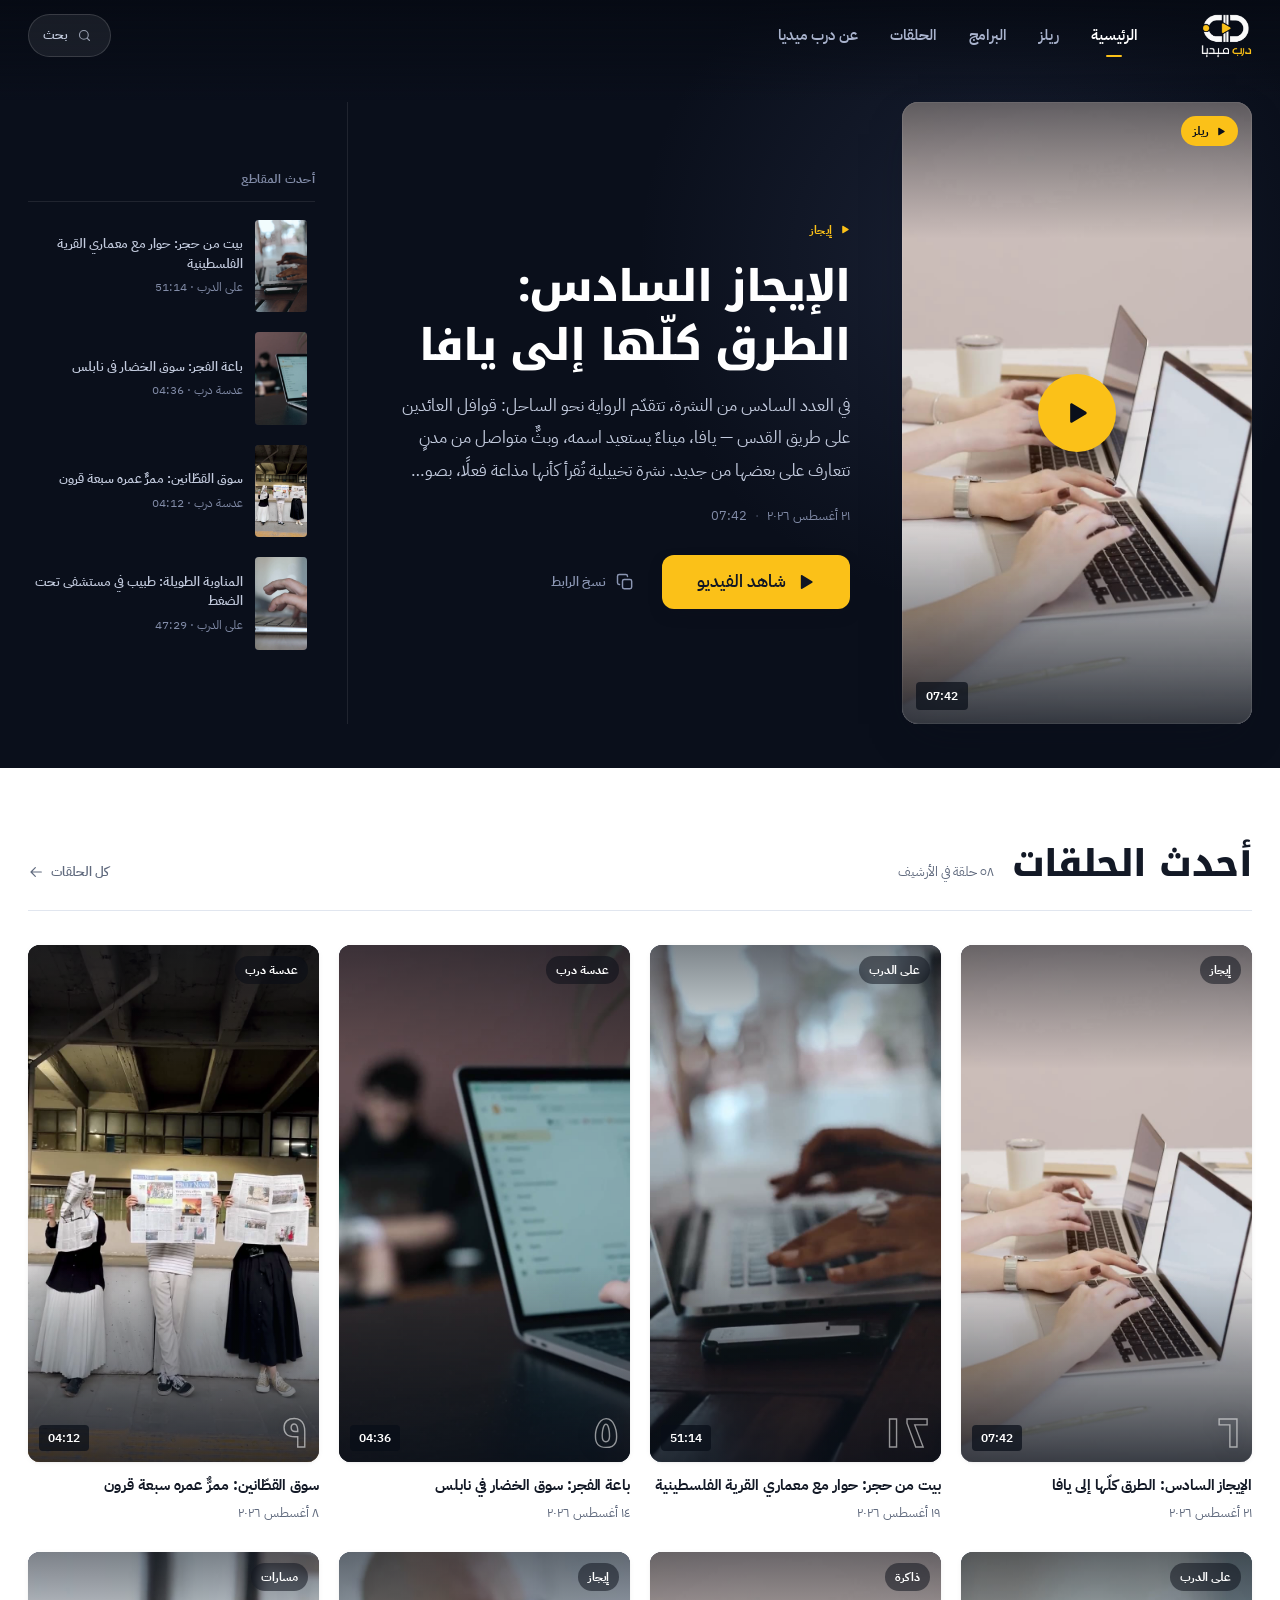
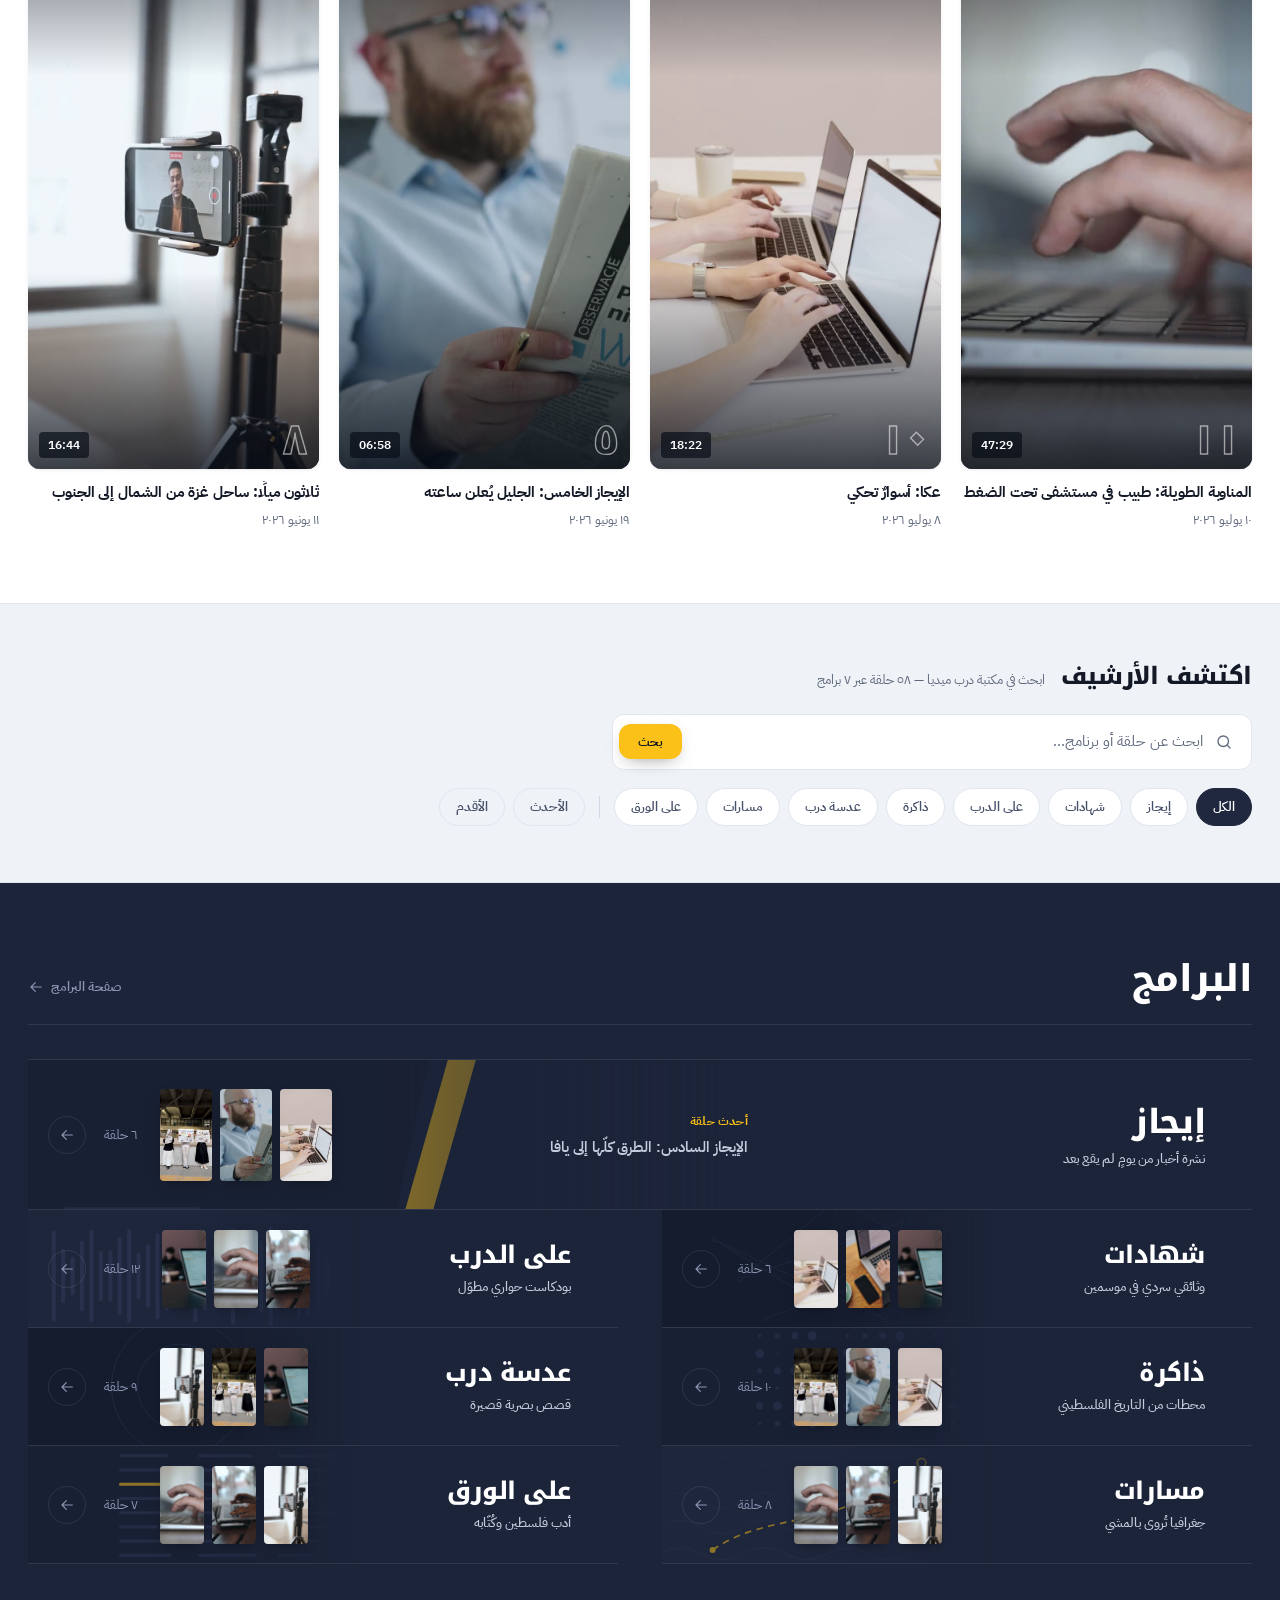
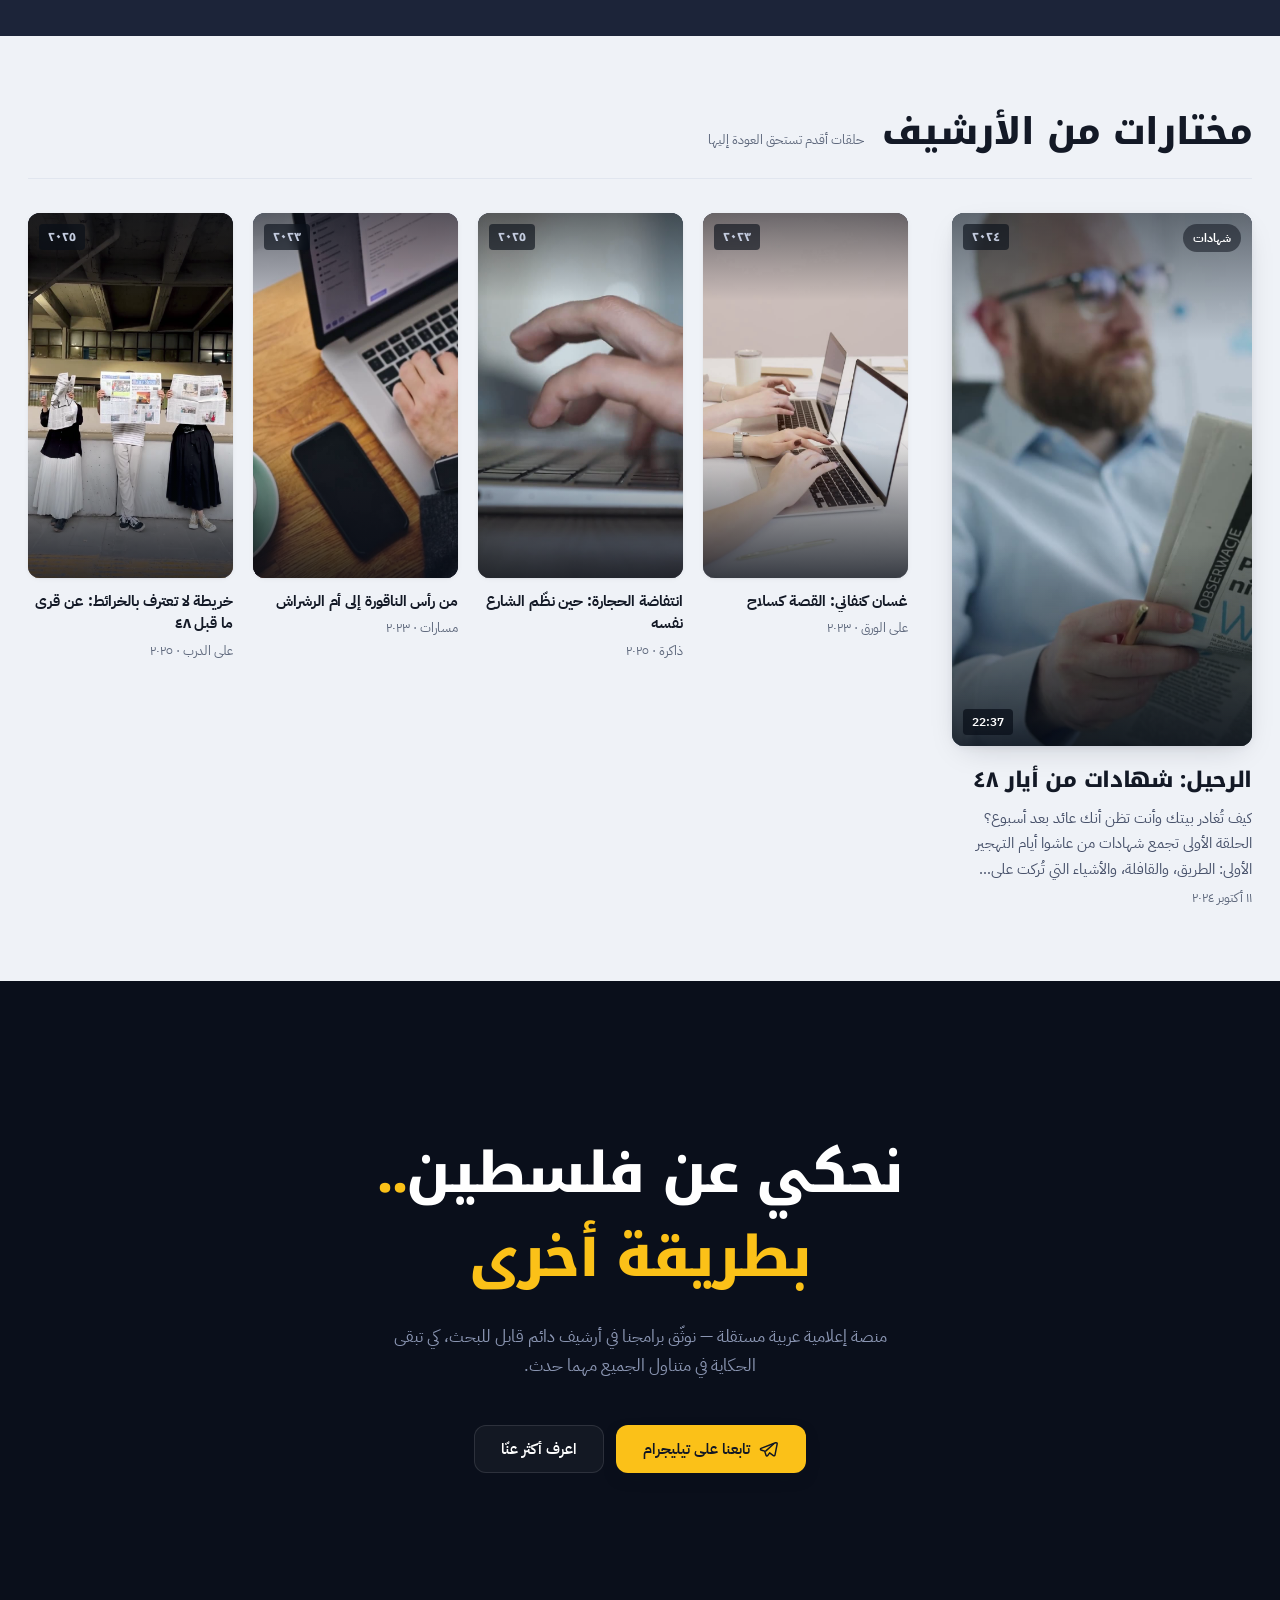
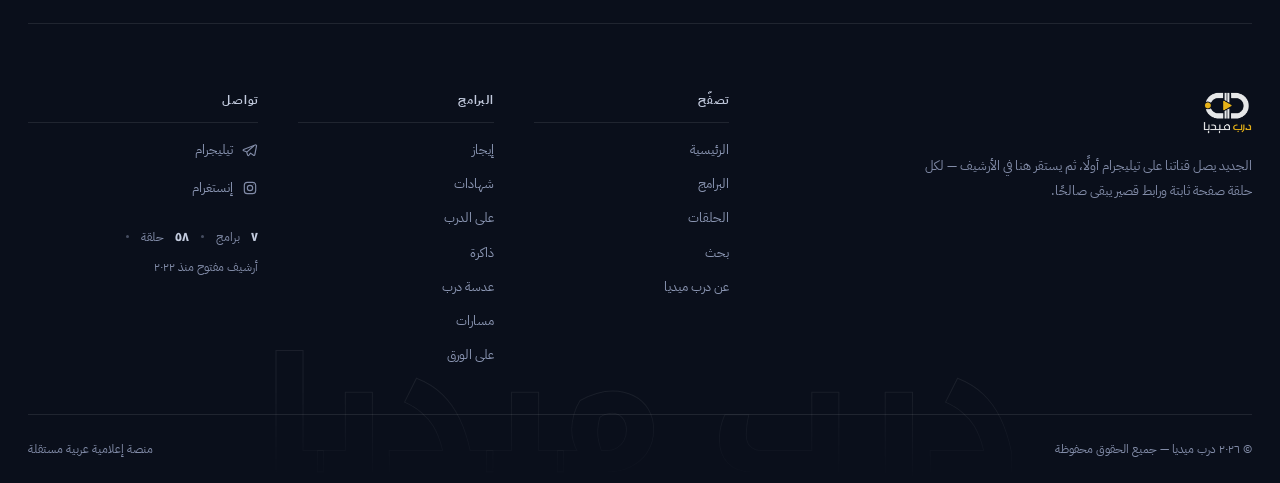
==== commit 1679fecb: "Signed-off-by: Eslam abselnasser <96479431+imsemoo@users.noreply.github.com>" ====
--- a/index.html
+++ b/index.html
@@ -15,7 +15,7 @@
   <link rel="preconnect" href="https://fonts.googleapis.com">
   <link rel="preconnect" href="https://fonts.gstatic.com" crossorigin>
   <link href="https://fonts.googleapis.com/css2?family=IBM+Plex+Sans+Arabic:wght@400;500;600;700&family=Noto+Kufi+Arabic:wght@600;700;800&display=swap" rel="stylesheet">
-  <link rel="stylesheet" href="assets/css/main.css?v=44">
+  <link rel="stylesheet" href="assets/css/main.css?v=51">
 </head>
 <body data-page="home" data-header="dark">
 <!--
@@ -107,8 +107,8 @@
 
   <div id="ftr"></div>
 
-  <script src="assets/js/data.js?v=44"></script>
-  <script src="assets/js/player.js?v=44"></script>
-  <script src="assets/js/app.js?v=44"></script>
+  <script src="assets/js/data.js?v=51"></script>
+  <script src="assets/js/player.js?v=51"></script>
+  <script src="assets/js/app.js?v=51"></script>
 </body>
 </html>
--- a/assets/css/main.css
+++ b/assets/css/main.css
@@ -131,6 +131,21 @@
 img, svg, video, iframe { display: block; max-width: 100%; }
 button, input, select, textarea { font: inherit; color: inherit; }
 button { cursor: pointer; background: none; border: 0; padding: 0; }
+
+/* keyboard users get a first-tab route past the chrome */
+.skip-link {
+  position: fixed;
+  inset-block-start: 10px; inset-inline-start: 50%;
+  translate: -50% 0;
+  z-index: 200;
+  padding: 10px 20px;
+  background: var(--accent); color: var(--surface-deep);
+  font-weight: 700; font-size: var(--t-meta);
+  border-radius: var(--r-pill);
+  box-shadow: 0 10px 30px -10px rgba(0, 0, 0, 0.5);
+  opacity: 0; pointer-events: none;
+}
+.skip-link:focus-visible { opacity: 1; pointer-events: auto; }
 a { color: inherit; text-decoration: none; }
 ul, ol { list-style: none; padding: 0; }
 h1, h2, h3, h4 { line-height: 1.35; font-weight: 700; }
@@ -171,12 +186,40 @@
 .prog-card > *, .pick-row > * { min-width: 0; }
 
 /* ---------- generated posters (inline SVG behaves like a cover image) ---------- */
+/* poster surface — an <img> frame from the reel, or the drawn SVG fallback */
 .pm { width: 100%; height: 100%; display: block; direction: ltr; }
+img.pm { object-fit: cover; }
 .stage-media .pm, .player .pm { position: absolute; inset: 0; }
 .stage-media .pm { transition: opacity var(--t-slow) var(--ease), transform 1.2s var(--ease); }
 .prog-cover .pm { transition: transform var(--t-slow) var(--ease); }
 .prog-card:hover .prog-cover .pm { transform: scale(1.05); }
 .pm text { font-family: "Noto Kufi Arabic", "IBM Plex Sans Arabic", "Segoe UI", Tahoma, sans-serif; }
+
+/* photo posters: a programme-tinted ground sits under the (lazy) frame, the
+   frame fades over it once decoded, and a faint tone glaze ties the whole
+   pool of stills to one palette. The ground means a loading card is never
+   a blank slab — it reads as designed surface with the chips on top. */
+.pm-wrap { position: relative; overflow: hidden; }
+.pm-wrap::before {
+  content: "";
+  position: absolute; inset-inline-start: -20%; inset-block-start: -12%;
+  width: 70%; height: 54%;
+  background: radial-gradient(closest-side, rgba(255, 255, 255, 0.09), transparent);
+}
+.pm-wrap .pm-img {
+  position: absolute; inset: 0;
+  width: 100%; height: 100%;
+  object-fit: cover; direction: ltr;
+  opacity: 0;
+  transition: opacity 0.45s var(--ease);
+}
+.pm-wrap .pm-img.ok { opacity: 1; }
+.pm-wrap .pm-glaze {
+  position: absolute; inset: 0;
+  mix-blend-mode: color;
+  opacity: 0.16;
+  pointer-events: none;
+}
 
 /* ---------- icons ---------- */
 .icon {
@@ -448,9 +491,13 @@
   pointer-events: none;
   z-index: 3;
 }
+/* real footage can be bright, so the scrim works from both edges to keep
+   the badge and duration legible whatever the frame shows */
 .stage-media .stage-scrim {
   position: absolute; inset: 0;
-  background: linear-gradient(0deg, rgba(8, 13, 23, 0.72) 0%, rgba(8, 13, 23, 0) 30%);
+  background:
+    linear-gradient(0deg, rgba(8, 13, 23, 0.8) 0%, rgba(8, 13, 23, 0) 34%),
+    linear-gradient(180deg, rgba(8, 13, 23, 0.55) 0%, rgba(8, 13, 23, 0) 22%);
   pointer-events: none;
 }
 /* format badge, top of the frame */
@@ -577,9 +624,9 @@
 }
 .hr-item {
   display: grid;
-  grid-template-columns: 58px minmax(0, 1fr);
+  grid-template-columns: 52px minmax(0, 1fr);
   gap: 12px; align-items: center;
-  padding-block: 9px;
+  padding: 8px 8px 8px 0;
   border-radius: var(--r-sm);
   transition: background var(--t-fast) var(--ease);
 }
@@ -641,7 +688,9 @@
 .reel-media::after {
   content: "";
   position: absolute; inset: 0;
-  background: linear-gradient(0deg, rgba(8, 13, 23, 0.72) 0%, rgba(8, 13, 23, 0) 34%);
+  background:
+    linear-gradient(0deg, rgba(8, 13, 23, 0.78) 0%, rgba(8, 13, 23, 0) 38%),
+    linear-gradient(180deg, rgba(8, 13, 23, 0.5) 0%, rgba(8, 13, 23, 0) 24%);
   pointer-events: none;
 }
 
@@ -667,6 +716,20 @@
   color: #fff; background: rgba(8, 13, 23, 0.7);
   border-radius: var(--r-xs);
 }
+/* episode numeral, drawn in the brand's outline lettering — the identity
+   mark that used to live inside the generated poster */
+.reel-no {
+  position: absolute; inset-block-end: 8px; inset-inline-start: 12px;
+  z-index: 2;
+  font-family: var(--f-display);
+  font-size: 2.6rem; font-weight: 800; line-height: 1;
+  color: transparent;
+  -webkit-text-stroke: 1.4px rgba(255, 255, 255, 0.55);
+  font-variant-numeric: tabular-nums;
+  pointer-events: none;
+  /* keeps the outline legible over bright stills (beige desks, paper) */
+  filter: drop-shadow(0 1px 8px rgba(8, 13, 23, 0.55));
+}
 .reel-play {
   position: absolute; inset: 0; margin: auto;
   z-index: 2;
@@ -679,6 +742,7 @@
 }
 .reel-play .icon { width: 22px; height: 22px; margin-inline-start: 3px; }
 .reel:hover .reel-play, .reel:focus-within .reel-play { opacity: 1; transform: none; }
+.reel-play:focus-visible { opacity: 1; transform: none; }
 
 .reel-body { padding-block-start: 12px; }
 .reel-title {
@@ -719,9 +783,9 @@
 .pgm {
   position: relative;
   display: grid;
-  grid-template-columns: 3px minmax(0, 1fr) auto;
+  grid-template-columns: 3px minmax(0, 1fr) auto auto;
   align-items: center;
-  gap: 0 20px;
+  gap: 0 22px;
   min-height: 118px;
   padding-inline: 4px 20px;
   border-block-end: 1px solid var(--border-dark);
@@ -729,6 +793,34 @@
   isolation: isolate;
 }
 .pgm:first-child { grid-column: 1 / -1; min-height: 150px; }
+/* the lead row has real width — let its latest episode speak in it */
+.pgm:first-child { grid-template-columns: 3px minmax(0, 1.15fr) minmax(0, 1fr) auto auto; }
+.pgm-latest { display: none; min-width: 0; position: relative; z-index: 1; }
+.pgm:first-child .pgm-latest { display: flex; flex-direction: column; gap: 5px; }
+.pgm-latest-k {
+  font-size: var(--t-label); font-weight: 700;
+  color: var(--gold-strong); letter-spacing: 0.02em;
+}
+.pgm-latest-t {
+  font-size: var(--t-body-sm); font-weight: 600; line-height: 1.55;
+  color: var(--on-dark-2);
+  display: -webkit-box; -webkit-line-clamp: 2; -webkit-box-orient: vertical; overflow: hidden;
+}
+/* three latest stills, native 9:16, ahead of the meta column */
+.pgm-strip {
+  position: relative; z-index: 1;
+  display: flex; gap: 8px;
+}
+.pgm-mini {
+  position: relative;
+  width: 44px; aspect-ratio: 9 / 16;
+  border-radius: var(--r-xs);
+  overflow: hidden;
+  background: var(--surface-dark-raised);
+  box-shadow: 0 4px 14px -6px rgba(0, 0, 0, 0.55);
+}
+.pgm-mini .pm { position: absolute; inset: 0; }
+.pgm:first-child .pgm-mini { width: 52px; }
 
 /* artwork: a cinematic bleed, never a card */
 .pgm-art {
@@ -738,16 +830,16 @@
      layout on every frame of the hover */
   width: 56%;
   z-index: -1;
-  opacity: 0.36;
+  opacity: 0.5;
   transform: scale(1.02);
   transform-origin: center;
-  -webkit-mask-image: linear-gradient(to left, #000 40%, transparent 100%);
-  mask-image: linear-gradient(to left, #000 40%, transparent 100%);
+  -webkit-mask-image: linear-gradient(to left, #000 52%, transparent 100%);
+  mask-image: linear-gradient(to left, #000 52%, transparent 100%);
   transition: opacity var(--t-slow) var(--ease), transform var(--t-slow) var(--ease);
 }
 [dir="rtl"] .pgm-art {
-  -webkit-mask-image: linear-gradient(to right, #000 40%, transparent 100%);
-  mask-image: linear-gradient(to right, #000 40%, transparent 100%);
+  -webkit-mask-image: linear-gradient(to right, #000 52%, transparent 100%);
+  mask-image: linear-gradient(to right, #000 52%, transparent 100%);
 }
 .pgm-art .pm { width: 100%; height: 100%; object-fit: cover; }
 .pgm:hover .pgm-art, .pgm:focus-visible .pgm-art { opacity: 0.62; transform: scale(1.06); }
@@ -839,6 +931,24 @@
   margin-block-start: 12px; max-width: 56ch;
   display: -webkit-box; -webkit-line-clamp: 2; -webkit-box-orient: vertical; overflow: hidden;
 }
+/* three latest stills give every programme card real episode presence */
+.prog-strip {
+  display: flex; gap: 8px;
+  margin-block-start: 18px;
+}
+.prog-strip .prog-mini {
+  position: relative;
+  width: 46px; aspect-ratio: 9 / 16;
+  border-radius: var(--r-xs);
+  overflow: hidden;
+  background: var(--surface-dark-raised);
+  box-shadow: 0 4px 14px -6px rgba(0, 0, 0, 0.55);
+}
+.prog-strip .prog-mini .pm { position: absolute; inset: 0; }
+/* the flagship gets a visibly larger stage than the rest of the line-up */
+.prog-card--lead { grid-template-columns: 520px minmax(0, 1fr) auto; }
+.prog-card--lead .prog-body h3 { font-size: calc(var(--t-h3) * 1.2); }
+.prog-card--lead .prog-strip .prog-mini { width: 54px; }
 .prog-side {
   display: flex; flex-direction: column; align-items: flex-start; gap: 10px;
   padding-inline-start: 26px;
@@ -958,6 +1068,8 @@
 .pick-row .reel-play { width: 44px; height: 44px; }
 .pick-row .reel-play .icon { width: 18px; height: 18px; }
 /* year stamp, shared by both */
+/* year is metadata, not a call to action — quiet chip, gold stays reserved
+   for the programme badge and real actions */
 .reel-year {
   position: absolute; inset-block-start: 11px; inset-inline-end: 11px;
   z-index: 2;
@@ -965,7 +1077,8 @@
   font-family: var(--f-display);
   font-size: var(--t-label); font-weight: 800;
   font-variant-numeric: tabular-nums;
-  color: var(--surface-deep); background: var(--accent);
+  color: var(--on-dark-2); background: rgba(8, 13, 23, 0.62);
+  -webkit-backdrop-filter: blur(6px); backdrop-filter: blur(6px);
   border-radius: var(--r-xs);
 }
 
@@ -1194,9 +1307,16 @@
   margin-block-end: 34px;
 }
 .toolbar .toolbar-count {
-  font-size: var(--t-meta); color: var(--ink-3);
+  display: inline-flex; align-items: center; gap: 8px;
+  font-size: var(--t-meta); font-weight: 700; color: var(--ink);
   font-variant-numeric: tabular-nums;
   margin-inline-start: auto;
+}
+/* small gold tick anchors the count to the result set it describes */
+.toolbar .toolbar-count:not(:empty)::before {
+  content: "";
+  width: 7px; height: 7px; border-radius: 2px;
+  background: var(--accent);
 }
 .field {
   position: relative;
@@ -1518,6 +1638,46 @@
 }
 .watch-actions { display: flex; gap: 10px; margin-block-start: 26px; flex-wrap: wrap; }
 
+/* next-in-programme teaser — fills the info column's tail and gives the
+   band a forward pull instead of trailing empty space */
+.watch-next {
+  display: grid;
+  grid-template-columns: 46px minmax(0, 1fr);
+  gap: 14px; align-items: center;
+  margin-block-start: 30px;
+  padding: 12px 14px;
+  background: rgba(255, 255, 255, 0.04);
+  border: 1px solid var(--line-navy);
+  border-radius: var(--r-md);
+  transition: background var(--t-med) var(--ease), border-color var(--t-med) var(--ease);
+}
+.watch-next:hover { background: rgba(255, 255, 255, 0.07); border-color: var(--border-dark); }
+.wn-thumb {
+  position: relative;
+  aspect-ratio: 9 / 16;
+  border-radius: var(--r-xs);
+  overflow: hidden;
+  background: var(--surface-dark-raised);
+}
+.wn-thumb .pm { position: absolute; inset: 0; }
+.wn-body { min-width: 0; }
+.wn-k {
+  display: block;
+  font-size: var(--t-label); font-weight: 700;
+  color: var(--gold-strong);
+}
+.wn-t {
+  display: -webkit-box; -webkit-line-clamp: 2; -webkit-box-orient: vertical; overflow: hidden;
+  margin-block-start: 4px;
+  font-size: var(--t-body-sm); font-weight: 600; line-height: 1.55;
+  color: var(--on-navy-1, #fff);
+}
+.wn-m {
+  display: block; margin-block-start: 3px;
+  font-size: var(--t-label); color: var(--on-navy-3);
+  font-variant-numeric: tabular-nums;
+}
+
 .watch-body { padding-block: 56px; }
 .tag-row { display: flex; gap: 8px; flex-wrap: wrap; margin-block-start: 22px; }
 .tag {
@@ -1534,33 +1694,105 @@
 /* =========================================================
    About page
    ========================================================= */
+/* an editorial spread, not a centred template: statement leads from the
+   start edge, the mark answers from the end edge, archive stills below */
 .about-hero {
   background: var(--navy-900); color: #fff;
-  padding-block: calc(var(--hdr) + 72px) 84px;
-  text-align: center;
-}
-.about-hero img.about-logo { height: 92px; margin-inline: auto; margin-block-end: 30px; }
+  padding-block: calc(var(--hdr) + 64px) 72px;
+  overflow: hidden;
+}
+.about-hero-grid {
+  display: grid;
+  grid-template-columns: minmax(0, 1.35fr) minmax(0, 1fr);
+  gap: 48px; align-items: center;
+}
+.about-hero img.about-logo { height: 120px; justify-self: center; }
+.about-hero .about-kick {
+  display: inline-flex; align-items: center; gap: 10px;
+  font-size: var(--t-meta); font-weight: 700; color: var(--gold-strong);
+}
+.about-hero .about-kick::before {
+  content: ""; width: 26px; height: 2px; background: var(--accent);
+}
 .about-hero h1 {
   font-family: var(--f-display);
-  font-size: clamp(1.9rem, 4.5vw, 3rem); font-weight: 800;
+  font-size: clamp(1.9rem, 4.5vw, 3.1rem); font-weight: 800;
+  line-height: 1.45;
+  margin-block-start: 16px;
   text-wrap: balance;
 }
 .about-hero h1 .dot { color: var(--gold-strong); }
-.about-hero p { color: var(--on-navy-2); max-width: 56ch; margin-inline: auto; margin-block-start: 18px; font-size: var(--t-body-lg); }
+.about-hero p { color: var(--on-navy-2); max-width: 54ch; margin-block-start: 16px; font-size: var(--t-body-lg); }
+/* facts strip drawn straight from the data */
+.about-stats {
+  display: flex; gap: 44px; flex-wrap: wrap;
+  margin-block-start: 36px;
+  padding-block-start: 26px;
+  border-block-start: 1px solid var(--line-navy);
+}
+.about-stat b {
+  display: block;
+  font-family: var(--f-display);
+  font-size: 1.7rem; font-weight: 800; color: #fff;
+  font-variant-numeric: tabular-nums;
+}
+.about-stat span { font-size: var(--t-meta); color: var(--on-navy-3); }
 .about-body { padding-block: 72px; }
+.about-grid {
+  display: grid;
+  grid-template-columns: minmax(0, 1.5fr) minmax(0, 1fr);
+  gap: 64px;
+  align-items: start;
+}
 .about-body .prose {
-  max-width: 72ch; margin-inline: auto;
   font-size: var(--t-body-lg); line-height: 2.1; color: var(--ink-2);
 }
 .about-body .prose h2 {
   font-family: var(--f-display); color: var(--ink);
   font-size: 1.4rem; margin-block: 40px 14px;
+  display: flex; align-items: center; gap: 14px;
+}
+/* headings sit on the archive's gold thread */
+.about-body .prose h2::after {
+  content: ""; flex: 1; height: 1px;
+  background: linear-gradient(to left, var(--line), transparent);
 }
 .about-body .prose h2:first-child { margin-block-start: 0; }
 .about-body .prose b { color: var(--ink); }
+.about-aside { position: sticky; top: calc(var(--hdr) + 24px); }
+/* six real stills from the archive — the platform's actual face */
+.about-wall {
+  display: grid; grid-template-columns: repeat(3, 1fr); gap: 10px;
+}
+.about-wall a {
+  position: relative;
+  aspect-ratio: 9 / 16;
+  border-radius: var(--r-xs);
+  overflow: hidden;
+  background: var(--paper-2);
+  transition: transform var(--t-med) var(--ease), box-shadow var(--t-med) var(--ease);
+}
+.about-wall a:hover { transform: translateY(-3px); box-shadow: var(--sh-2); }
+.about-wall .pm { position: absolute; inset: 0; }
+.about-wall-cap {
+  margin-block-start: 12px;
+  font-size: var(--t-label); color: var(--ink-3);
+  text-align: center;
+}
 .contact-cards {
-  max-width: 72ch; margin-inline: auto; margin-block-start: 48px;
-  display: grid; grid-template-columns: 1fr 1fr; gap: 16px;
+  margin-block-start: 28px;
+  display: grid; grid-template-columns: 1fr; gap: 12px;
+}
+@media (max-width: 900px) {
+  .about-hero-grid { grid-template-columns: minmax(0, 1fr); gap: 30px; }
+  .about-hero img.about-logo { height: 76px; justify-self: start; order: -1; }
+  .about-stats { gap: 28px; }
+  .about-grid { grid-template-columns: minmax(0, 1fr); gap: 44px; }
+  .about-aside { position: static; }
+  .contact-cards { grid-template-columns: 1fr 1fr; }
+}
+@media (max-width: 560px) {
+  .contact-cards { grid-template-columns: 1fr; }
 }
 .contact-card {
   display: flex; align-items: center; gap: 16px;
@@ -1847,6 +2079,224 @@
   .dp-btn { width: 42px; height: 42px; } /* touch targets */
   .dp-float { width: min(150px, 38vw); }
   [dir="rtl"] .dp-float { inset: auto auto 14px 12px !important; }
+}
+
+/* =========================================================
+   Reels feed — immersive vertical viewer (reels.html)
+   Darb chrome only: no hearts, no counters, no clone UI.
+   ========================================================= */
+.rf-page { background: #000; overflow: hidden; }
+.rf-feed {
+  height: 100dvh;
+  overflow-y: auto;
+  scroll-snap-type: y mandatory;
+  overscroll-behavior: contain;
+  scrollbar-width: none;
+}
+.rf-feed::-webkit-scrollbar { display: none; }
+
+.rf-item {
+  height: 100dvh;
+  scroll-snap-align: start;
+  scroll-snap-stop: always;
+  display: grid; place-items: center;
+  position: relative;
+}
+/* blurred surround drawn from the reel's own poster */
+.rf-bg {
+  position: absolute; inset: 0;
+  background-size: cover; background-position: center;
+  filter: blur(48px) saturate(1.2) brightness(0.42);
+  transform: scale(1.15);
+  pointer-events: none;
+}
+.rf-frame {
+  position: relative; z-index: 1;
+  height: min(100dvh - 24px, 920px);
+  aspect-ratio: 9 / 16;
+  max-width: calc(100vw - 16px);
+  border-radius: var(--r-md);
+  overflow: hidden;
+  background: var(--surface-deep);
+  box-shadow: 0 0 0 1px rgba(255, 255, 255, 0.06);
+}
+.rf-video {
+  position: absolute; inset: 0;
+  width: 100%; height: 100%;
+  object-fit: cover;
+}
+.rf-scrim {
+  position: absolute; inset: 0;
+  /* strong enough to carry white type over bright daylight stills */
+  background:
+    linear-gradient(0deg, rgba(5, 8, 15, 0.92) 0%, rgba(5, 8, 15, 0.38) 26%, rgba(5, 8, 15, 0) 44%),
+    linear-gradient(180deg, rgba(5, 8, 15, 0.5) 0%, rgba(5, 8, 15, 0) 22%);
+  pointer-events: none;
+}
+
+/* paused / buffering state glyph */
+.rf-state {
+  position: absolute; inset: 0; margin: auto;
+  width: 72px; height: 72px;
+  display: grid; place-items: center;
+  border-radius: 50%;
+  background: rgba(5, 8, 15, 0.55);
+  -webkit-backdrop-filter: blur(6px); backdrop-filter: blur(6px);
+  color: #fff;
+  opacity: 0; transform: scale(0.9);
+  transition: opacity var(--t-fast) var(--ease), transform var(--t-fast) var(--ease);
+  pointer-events: none;
+}
+.rf-state .icon { width: 26px; height: 26px; margin-inline-start: 3px; }
+.rf-paused .rf-state { opacity: 1; transform: none; }
+.rf-buffering .rf-state {
+  opacity: 1; transform: none;
+  border: 3px solid rgba(255, 255, 255, 0.25);
+  border-top-color: var(--accent);
+  background: transparent;
+  animation: dpspin 0.9s linear infinite;
+}
+.rf-buffering .rf-state .icon { display: none; }
+
+/* bottom info */
+.rf-info {
+  position: absolute;
+  inset-inline-start: 16px;
+  inset-block-end: calc(20px + env(safe-area-inset-bottom, 0px));
+  max-width: calc(100% - 86px);
+  z-index: 2;
+}
+.rf-prog {
+  display: inline-flex; align-items: center; gap: 6px;
+  padding: 4px 12px;
+  font-size: var(--t-label); font-weight: 700;
+  color: var(--surface-deep); background: var(--accent);
+  border-radius: var(--r-pill);
+}
+.rf-prog .icon { width: 10px; height: 10px; }
+.rf-title {
+  margin-block-start: 10px;
+  font-family: var(--f-display);
+  font-size: 1.05rem; font-weight: 700; line-height: 1.5;
+  color: #fff;
+  text-shadow: 0 1px 14px rgba(5, 8, 15, 0.6);
+  display: -webkit-box; -webkit-line-clamp: 2; -webkit-box-orient: vertical; overflow: hidden;
+}
+.rf-meta {
+  margin-block-start: 6px;
+  font-size: var(--t-label); color: rgba(255, 255, 255, 0.88);
+  text-shadow: 0 1px 10px rgba(5, 8, 15, 0.6);
+  font-variant-numeric: tabular-nums;
+}
+
+/* side actions */
+.rf-actions {
+  position: absolute;
+  inset-inline-end: 10px;
+  inset-block-end: calc(20px + env(safe-area-inset-bottom, 0px));
+  z-index: 2;
+  display: flex; flex-direction: column; gap: 14px;
+}
+.rf-act {
+  width: 46px; height: 46px;
+  display: grid; place-items: center;
+  border-radius: 50%;
+  color: #fff;
+  background: rgba(5, 8, 15, 0.45);
+  -webkit-backdrop-filter: blur(6px); backdrop-filter: blur(6px);
+  transition: background var(--t-fast) var(--ease), transform var(--t-fast) var(--ease);
+}
+.rf-act:hover { background: rgba(5, 8, 15, 0.7); transform: scale(1.06); }
+.rf-act .icon { width: 20px; height: 20px; }
+.rf-ic-muted { display: none; }
+.rf-muted .rf-ic-muted { display: block; }
+.rf-muted [data-act="mute"] .icon:first-child { display: none; }
+
+/* progress hairline */
+.rf-progress {
+  position: absolute; inset-inline: 0; inset-block-end: 0;
+  height: 3px;
+  background: rgba(255, 255, 255, 0.18);
+  z-index: 3;
+  direction: ltr;
+}
+.rf-progress i { display: block; height: 100%; width: 0; background: var(--accent); }
+
+/* top chrome — brand owns the start corner, exit owns the end corner */
+.rf-top {
+  position: fixed; inset-inline: 0; inset-block-start: 0;
+  z-index: 20;
+  display: flex; align-items: center; justify-content: space-between; gap: 12px;
+  padding: 14px 16px;
+  background: linear-gradient(180deg, rgba(0, 0, 0, 0.6), rgba(0, 0, 0, 0));
+  pointer-events: none;
+}
+.rf-top > * { pointer-events: auto; }
+.rf-top-btn {
+  width: 42px; height: 42px;
+  display: grid; place-items: center;
+  border-radius: 50%;
+  color: #fff;
+  background: rgba(5, 8, 15, 0.45);
+  -webkit-backdrop-filter: blur(6px); backdrop-filter: blur(6px);
+}
+.rf-top-btn:hover { background: rgba(5, 8, 15, 0.7); }
+.rf-brand {
+  display: inline-flex; align-items: center; gap: 9px;
+  color: #fff; font-weight: 700; font-size: var(--t-meta);
+}
+.rf-brand img { height: 26px; }
+
+/* desktop step arrows — anchored beside the frame, not lost at the screen
+   edge: 50% + half the frame's width (height × 9/32) + a fixed gutter */
+.rf-steps {
+  position: fixed;
+  inset-inline: auto;
+  left: calc(50% - (min(100dvh - 24px, 920px) * 0.28125) - 74px);
+  inset-block-start: 50%;
+  transform: translateY(-50%);
+  z-index: 20;
+  display: flex; flex-direction: column; gap: 12px;
+}
+.rf-step {
+  width: 46px; height: 46px;
+  display: grid; place-items: center;
+  border-radius: 50%;
+  color: #fff;
+  background: rgba(255, 255, 255, 0.1);
+  transition: background var(--t-fast) var(--ease);
+}
+.rf-step:hover { background: rgba(255, 255, 255, 0.22); }
+.rf-step .icon { width: 20px; height: 20px; }
+#rfPrev .icon { transform: rotate(180deg); }
+
+/* toast (feed-local) */
+.rf-toast {
+  position: fixed; inset-block-end: 30px; inset-inline-start: 50%;
+  transform: translate(-50%, 10px);
+  z-index: 30;
+  padding: 11px 22px;
+  font-size: var(--t-meta); font-weight: 600;
+  color: #fff; background: rgba(5, 8, 15, 0.85);
+  border: 1px solid rgba(255, 255, 255, 0.14);
+  border-radius: var(--r-pill);
+  opacity: 0;
+  transition: opacity var(--t-med) var(--ease), transform var(--t-med) var(--ease);
+  pointer-events: none;
+}
+.rf-toast.show { opacity: 1; transform: translate(-50%, 0); }
+
+@media (max-width: 720px) {
+  .rf-frame {
+    height: 100dvh;
+    max-width: 100vw;
+    border-radius: 0;
+    box-shadow: none;
+  }
+  .rf-bg { display: none; }          /* frame is full-bleed; the blur only leaks at edges */
+  .rf-steps { display: none; }       /* touch scrolls; arrows are desktop aid */
+  .rf-info { inset-block-end: calc(30px + env(safe-area-inset-bottom, 0px)); }
+  .rf-actions { inset-block-end: calc(30px + env(safe-area-inset-bottom, 0px)); }
 }
 
 /* =========================================================
@@ -1959,6 +2409,11 @@
   .pgm-meta { gap: 12px; }
   .pgm-count { display: none; } /* the count lives on the programme page */
   .pgm-go { width: 34px; height: 34px; }
+  .pgm-strip { display: none; }
+  .pgm:first-child .pgm-latest { display: none; }
+  .pgm, .pgm:first-child { grid-template-columns: 3px minmax(0, 1fr) auto; }
+  .prog-card--lead { grid-template-columns: minmax(0, 1fr); }
+  .prog-card--lead .prog-body h3 { font-size: var(--t-h3); }
 
   .discover { padding-block: 44px; }
   .discover-chips { gap: 7px; }
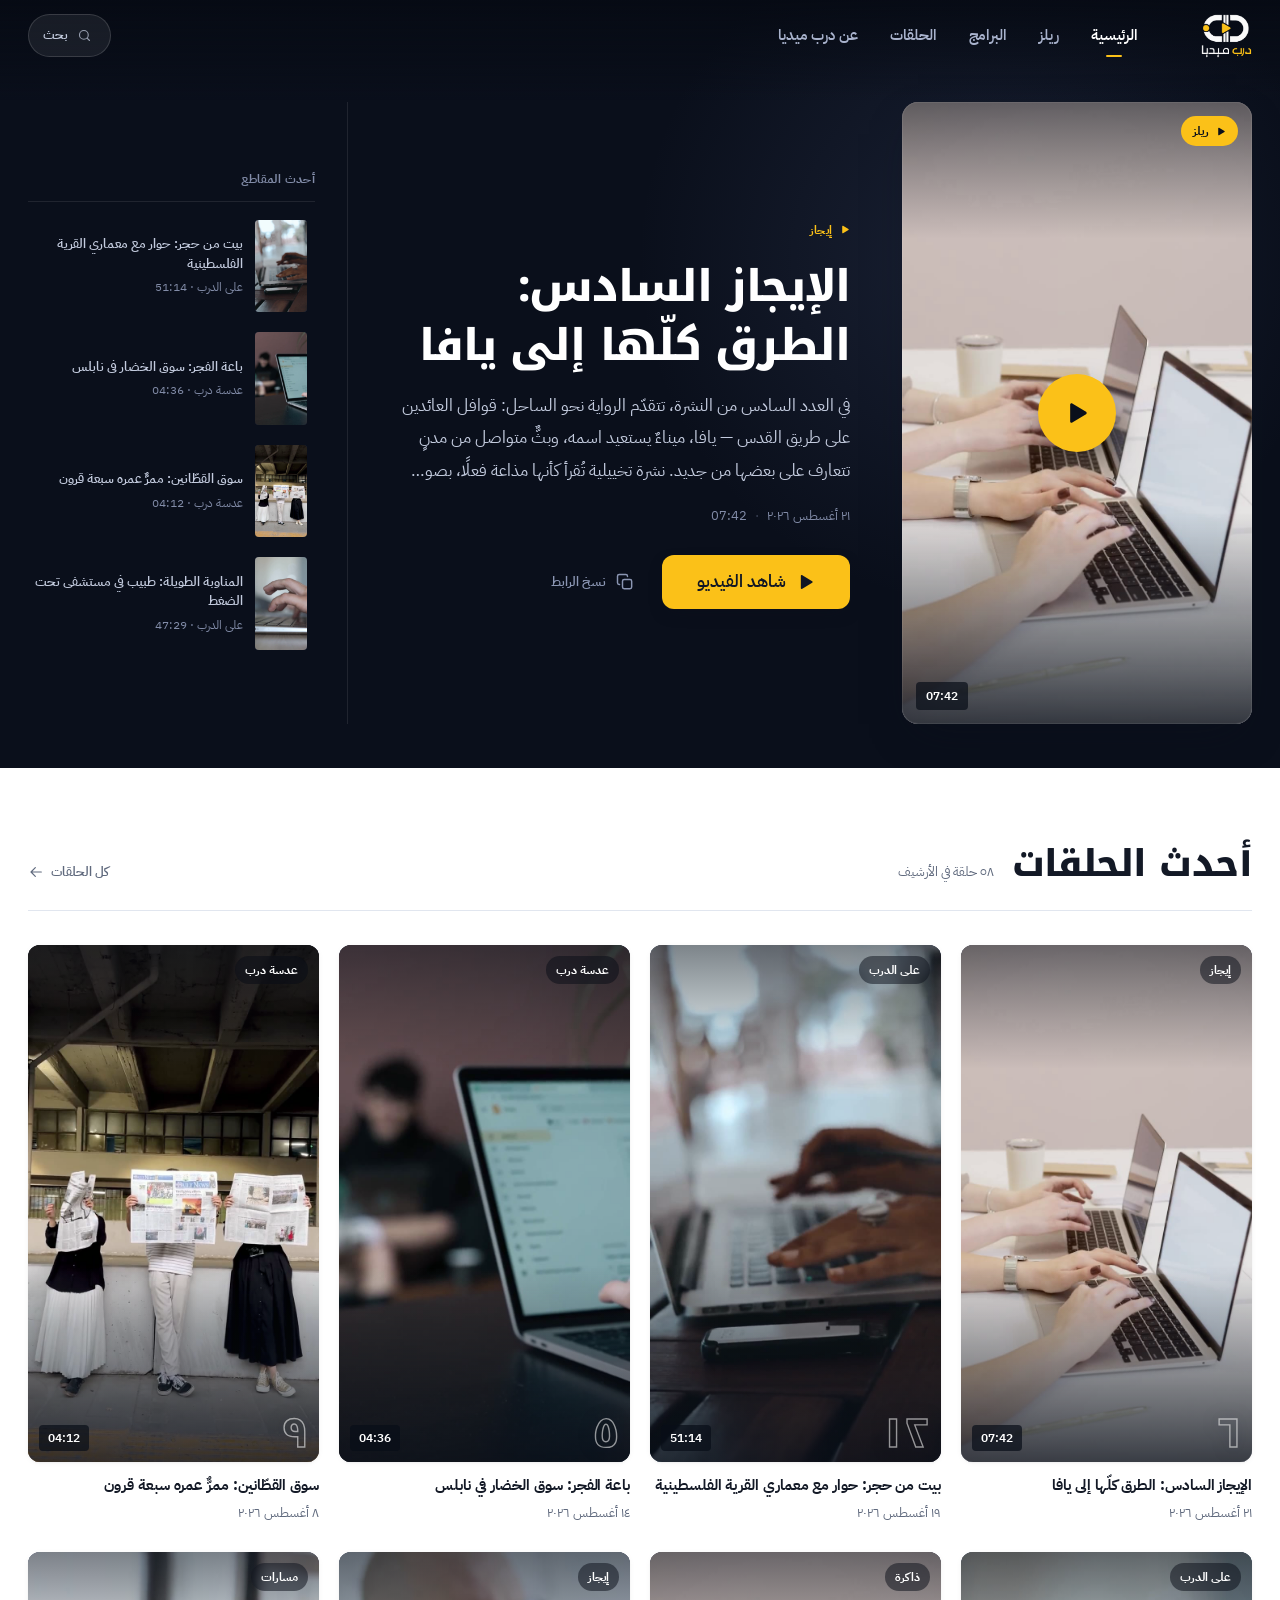
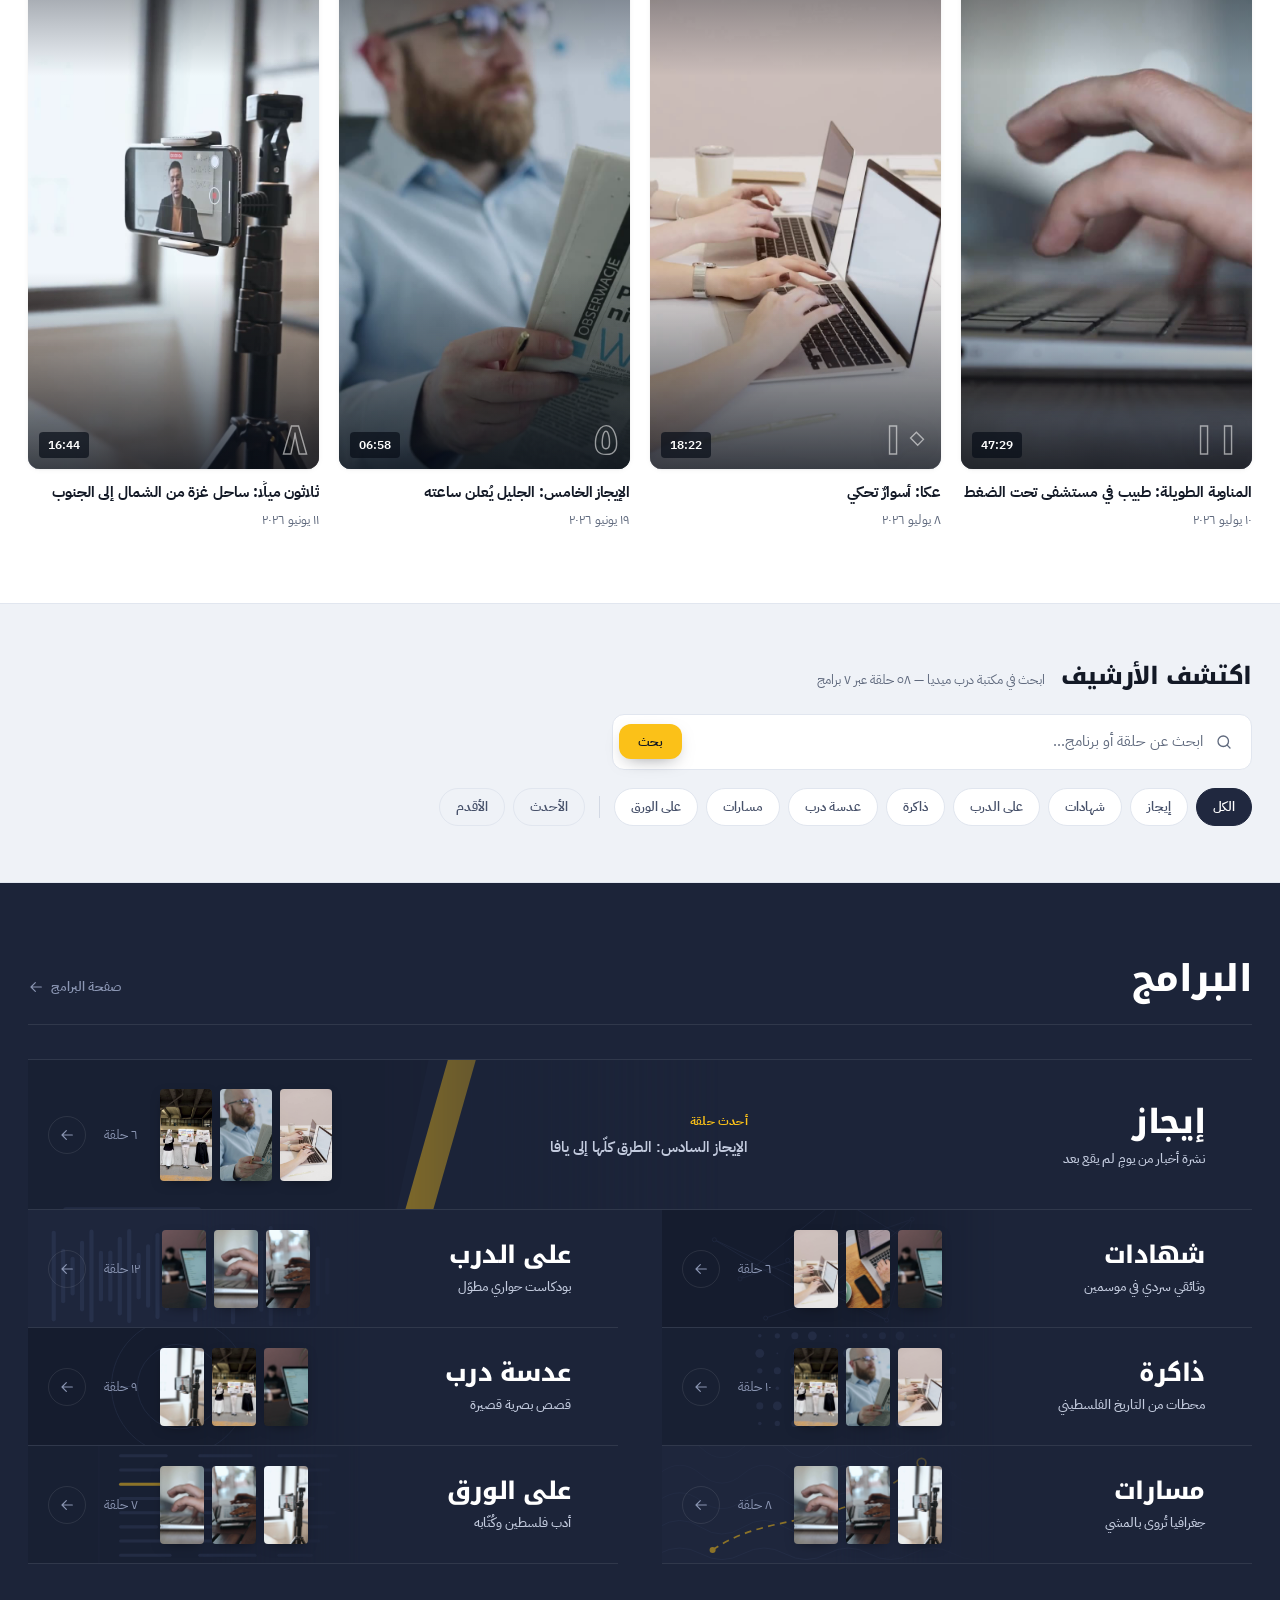
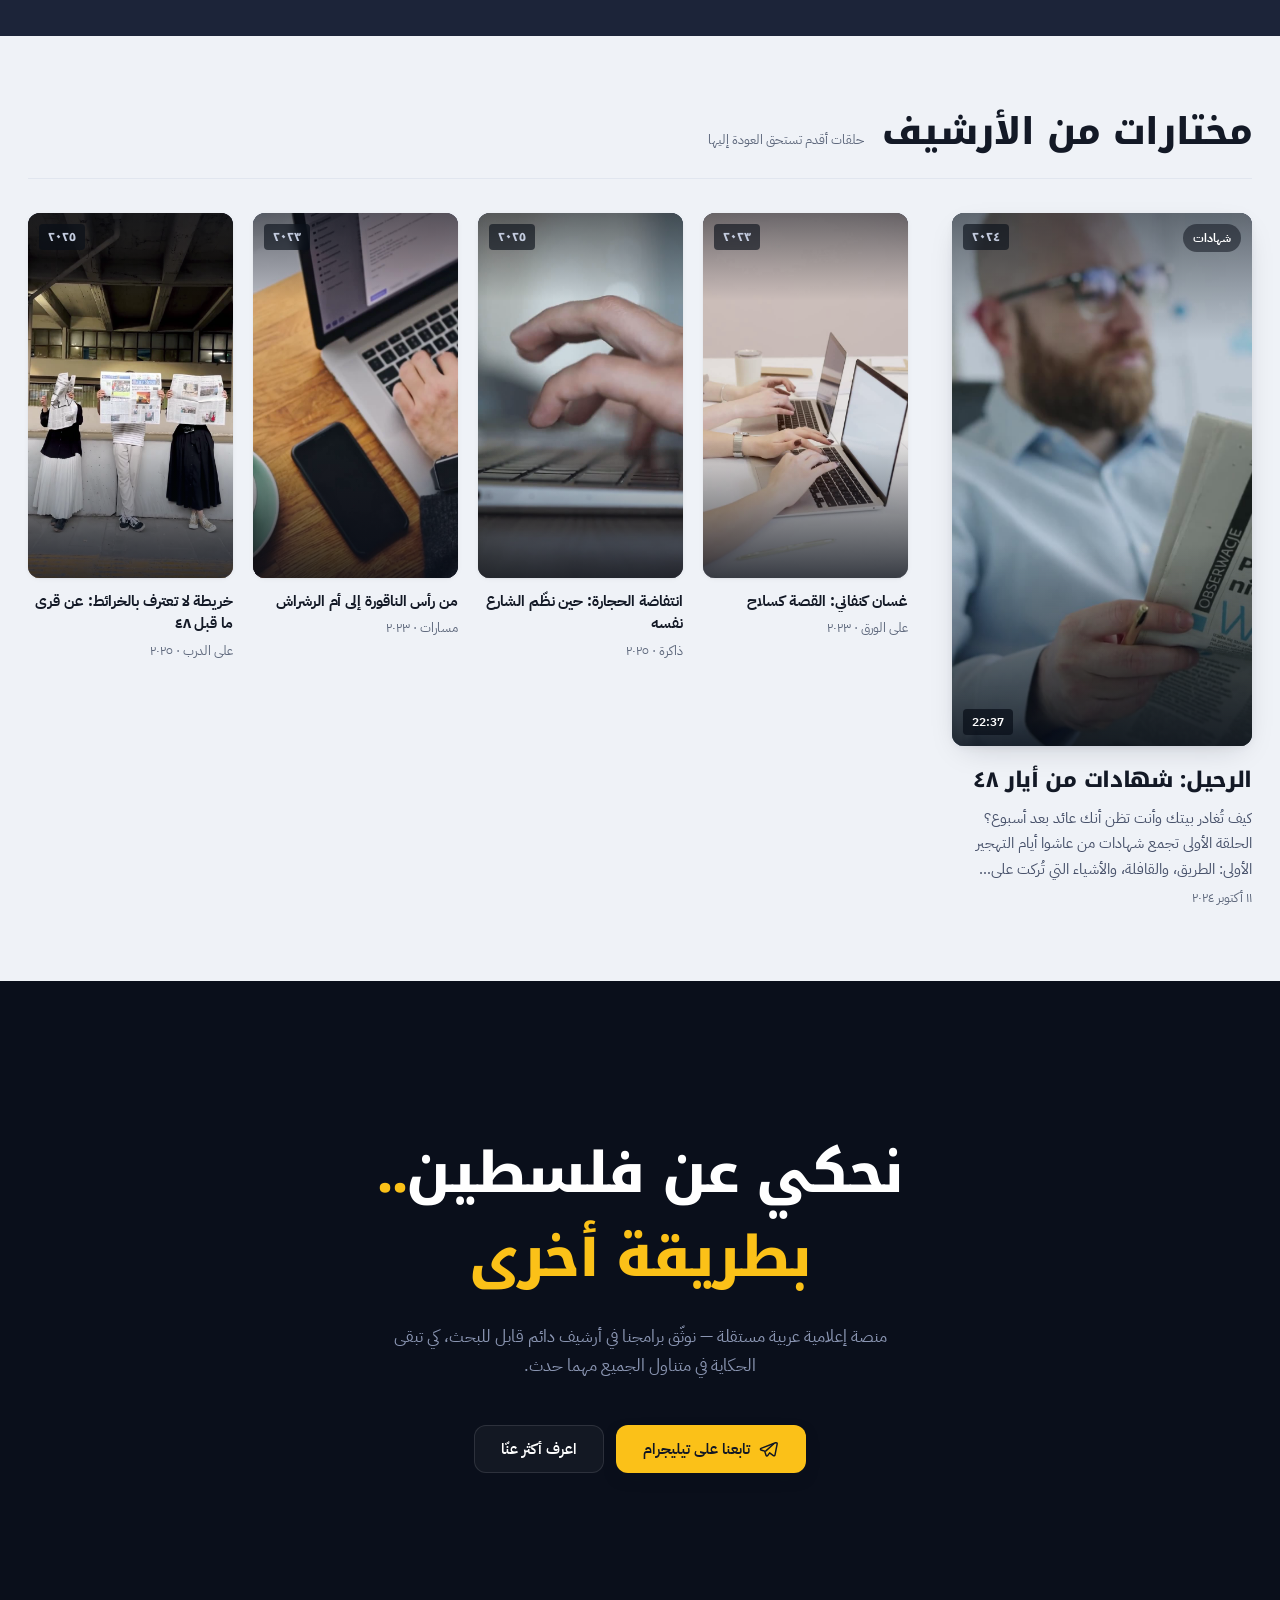
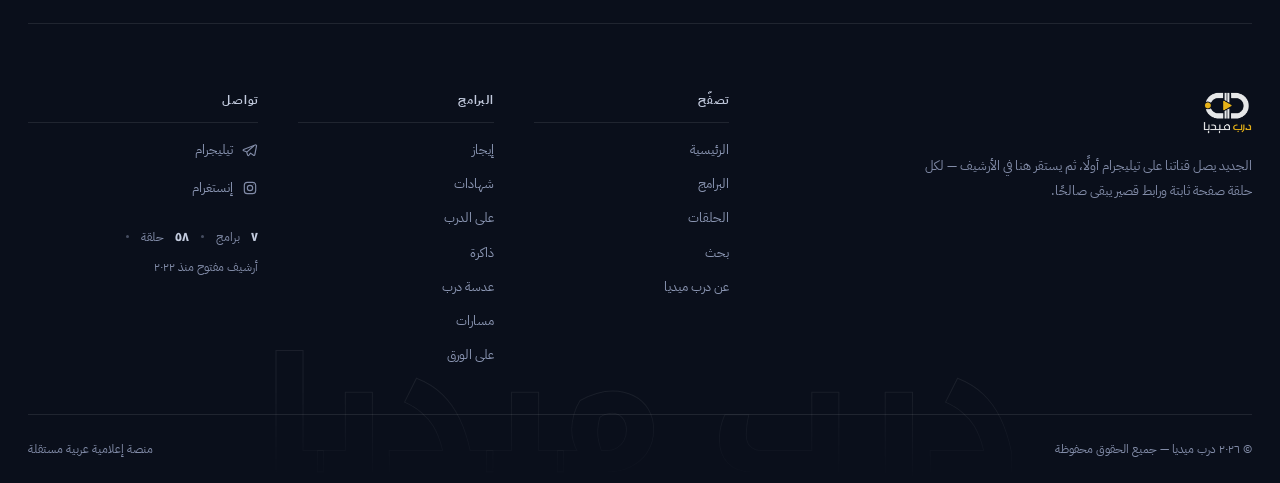
==== commit 30d0c36f: "Signed-off-by: Eslam abselnasser <96479431+imsemoo@users.noreply.github.com>" ====
--- a/index.html
+++ b/index.html
@@ -15,7 +15,7 @@
   <link rel="preconnect" href="https://fonts.googleapis.com">
   <link rel="preconnect" href="https://fonts.gstatic.com" crossorigin>
   <link href="https://fonts.googleapis.com/css2?family=IBM+Plex+Sans+Arabic:wght@400;500;600;700&family=Noto+Kufi+Arabic:wght@600;700;800&display=swap" rel="stylesheet">
-  <link rel="stylesheet" href="assets/css/main.css?v=51">
+  <link rel="stylesheet" href="assets/css/main.css?v=52">
 </head>
 <body data-page="home" data-header="dark">
 <!--
@@ -107,8 +107,8 @@
 
   <div id="ftr"></div>
 
-  <script src="assets/js/data.js?v=51"></script>
-  <script src="assets/js/player.js?v=51"></script>
-  <script src="assets/js/app.js?v=51"></script>
+  <script src="assets/js/data.js?v=52"></script>
+  <script src="assets/js/player.js?v=52"></script>
+  <script src="assets/js/app.js?v=52"></script>
 </body>
 </html>
--- a/assets/css/main.css
+++ b/assets/css/main.css
@@ -2488,6 +2488,31 @@
 }
 
 /* =========================================================
+   Cross-document view transition — Reel card → Reels feed
+   ---------------------------------------------------------
+   The 9:16 media frame is the shared element: the clicked
+   card morphs into the feed's frame (and back on exit).
+   The page snapshots themselves are silenced — no root
+   cross-fade — so the surrounding page stays visually quiet
+   and only the reel frame carries motion. Both snapshots
+   are 9:16, so the morph is a uniform scale, never a
+   distortion. Progressive: browsers without the API keep
+   plain navigation untouched.
+   ========================================================= */
+@view-transition { navigation: auto; }
+::view-transition-old(root),
+::view-transition-new(root) { animation: none; }
+::view-transition-group(reel-frame) {
+  animation-duration: 320ms;
+  animation-timing-function: var(--ease);
+}
+::view-transition-old(reel-frame),
+::view-transition-new(reel-frame) {
+  animation-duration: 320ms;
+  animation-timing-function: var(--ease);
+}
+
+/* =========================================================
    Reduced motion
    ========================================================= */
 @media (prefers-reduced-motion: reduce) {
@@ -2498,4 +2523,8 @@
   }
   .rv { opacity: 1; transform: none; }
   html { scroll-behavior: auto !important; }
-}
+  @view-transition { navigation: none; }
+  ::view-transition-group(reel-frame),
+  ::view-transition-old(reel-frame),
+  ::view-transition-new(reel-frame) { animation: none; }
+}
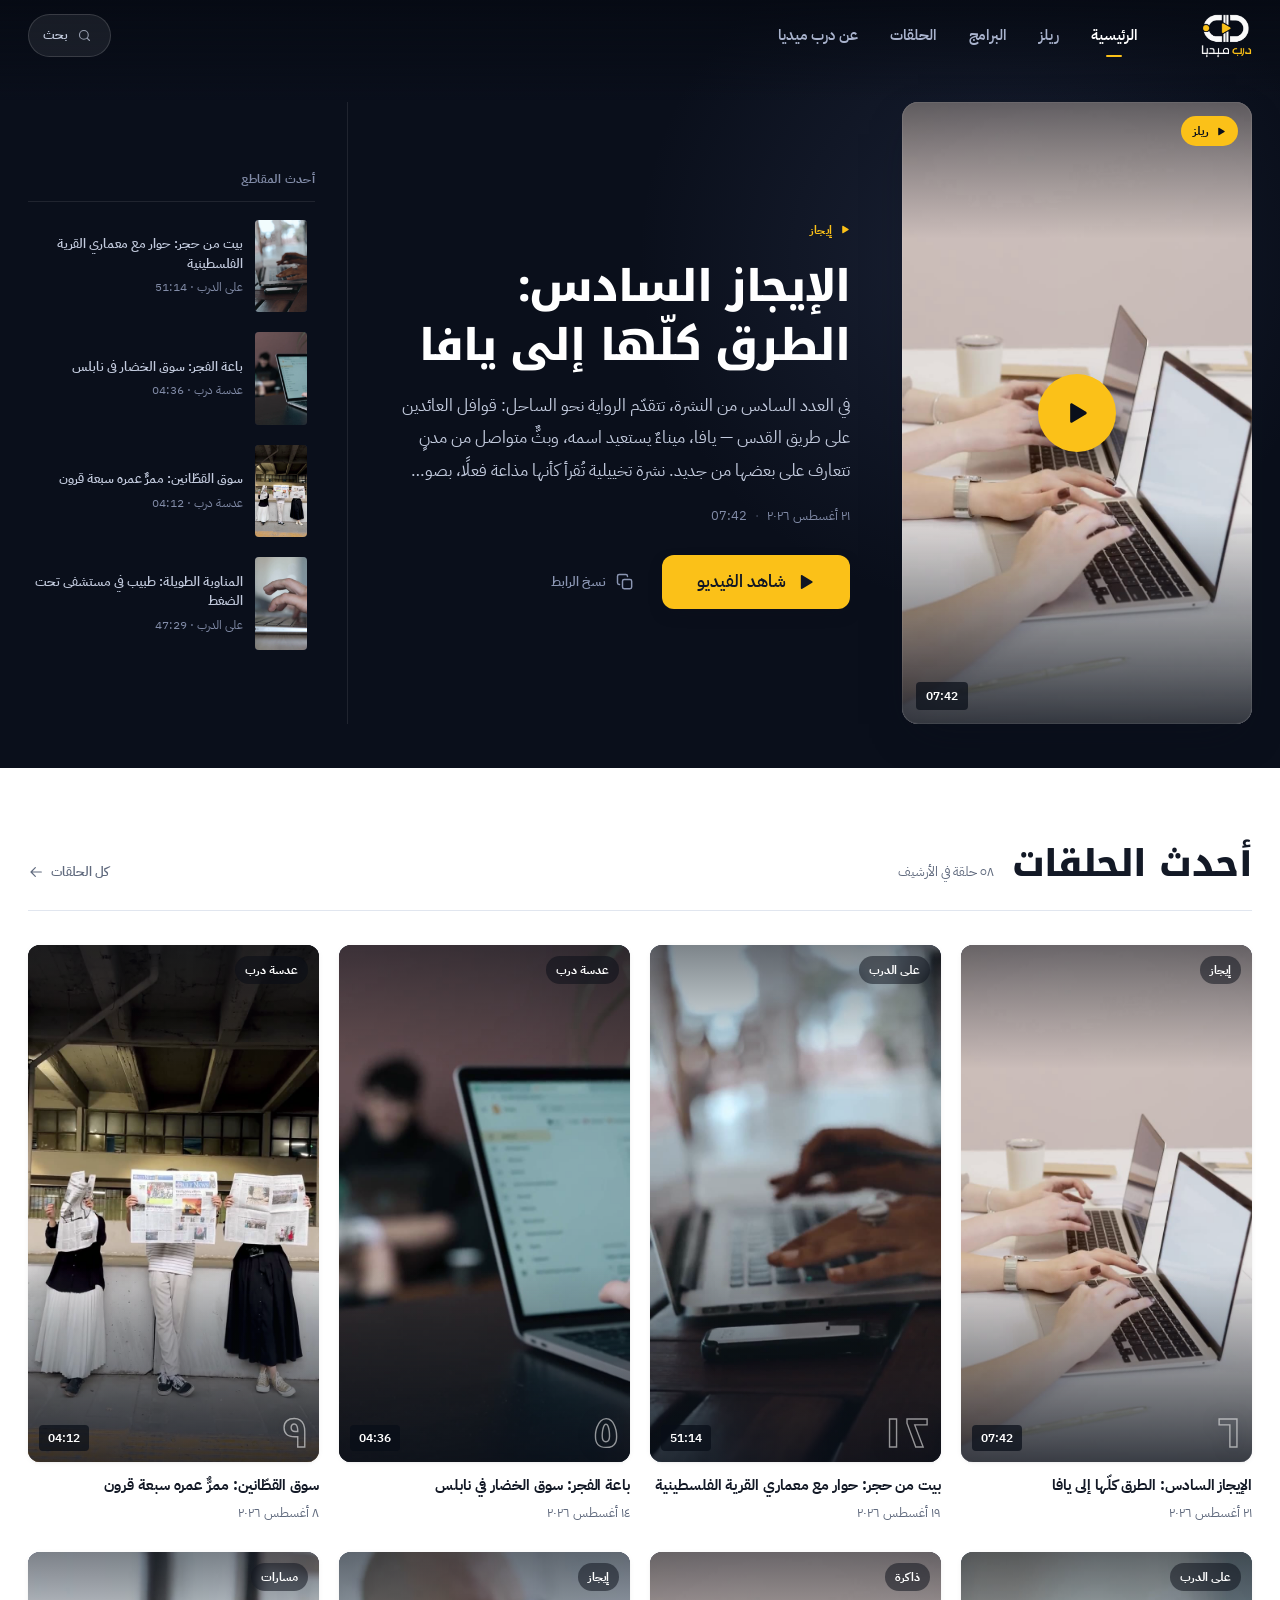
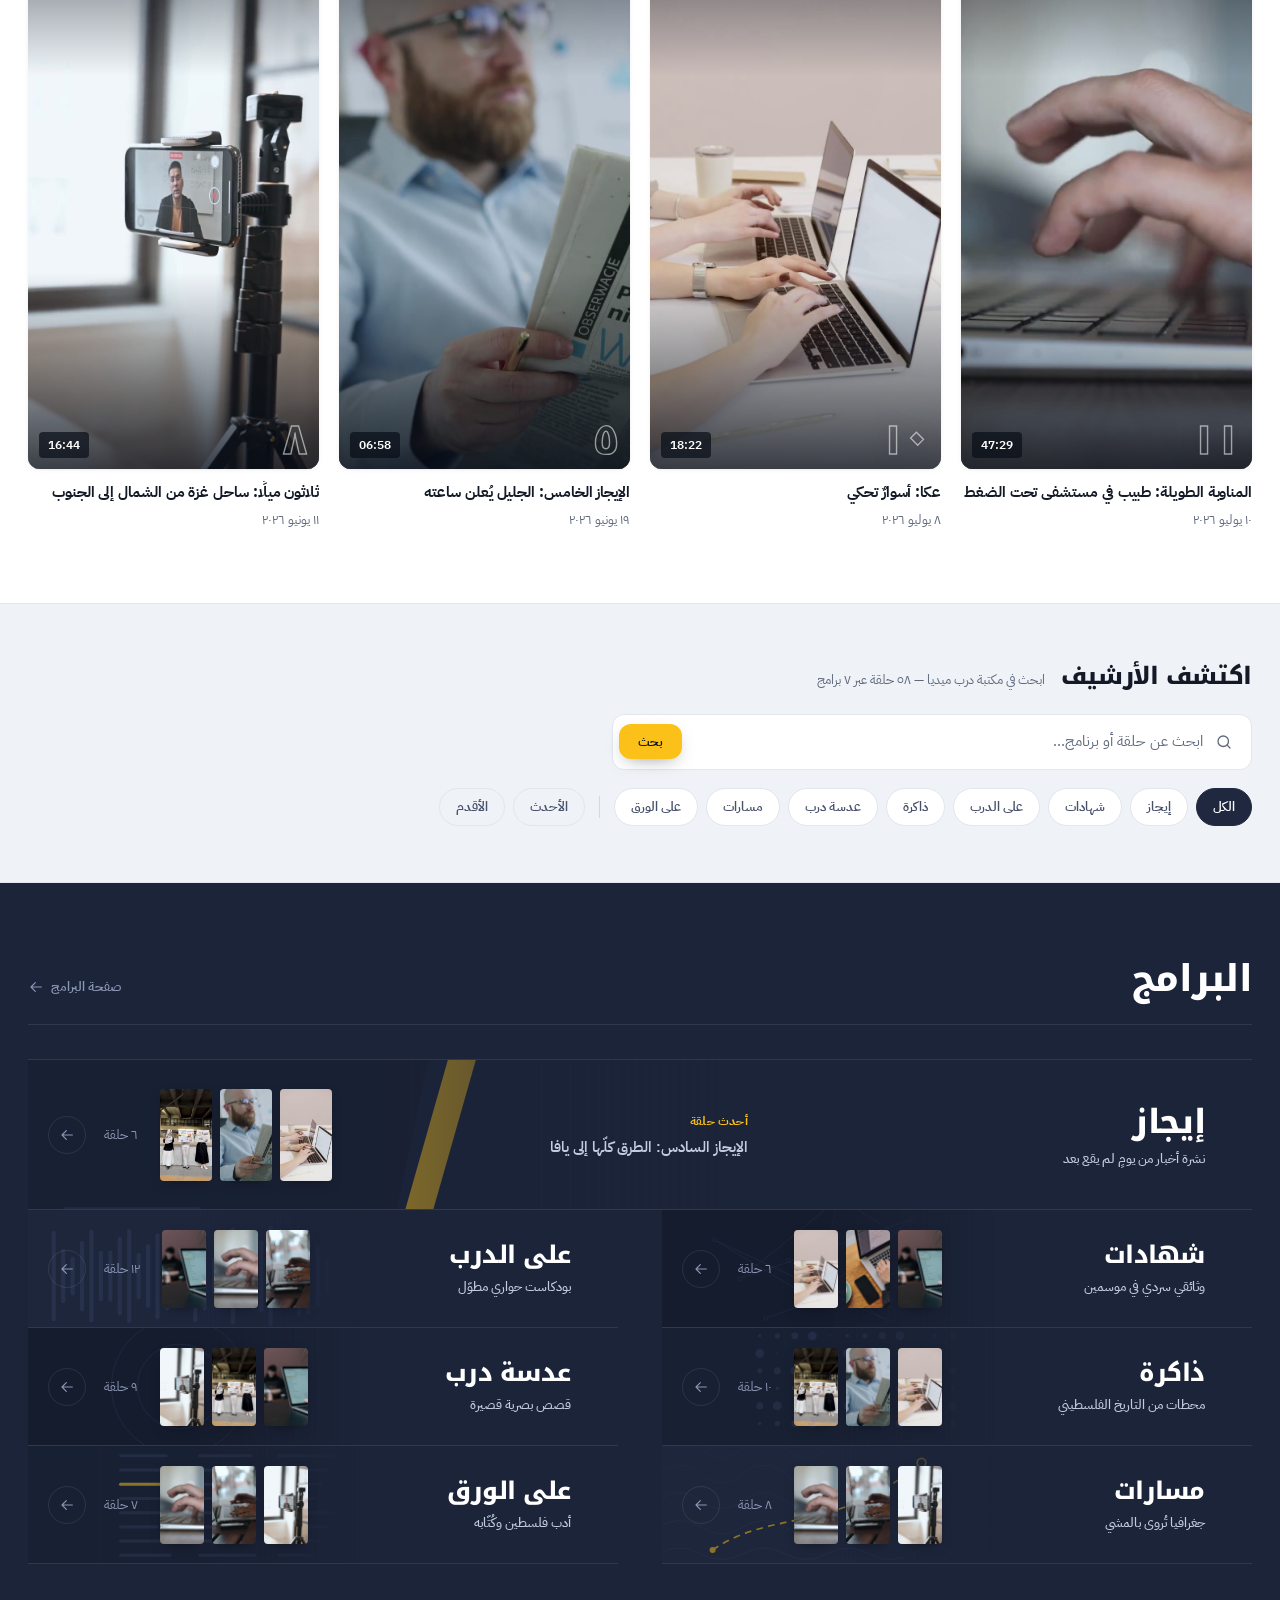
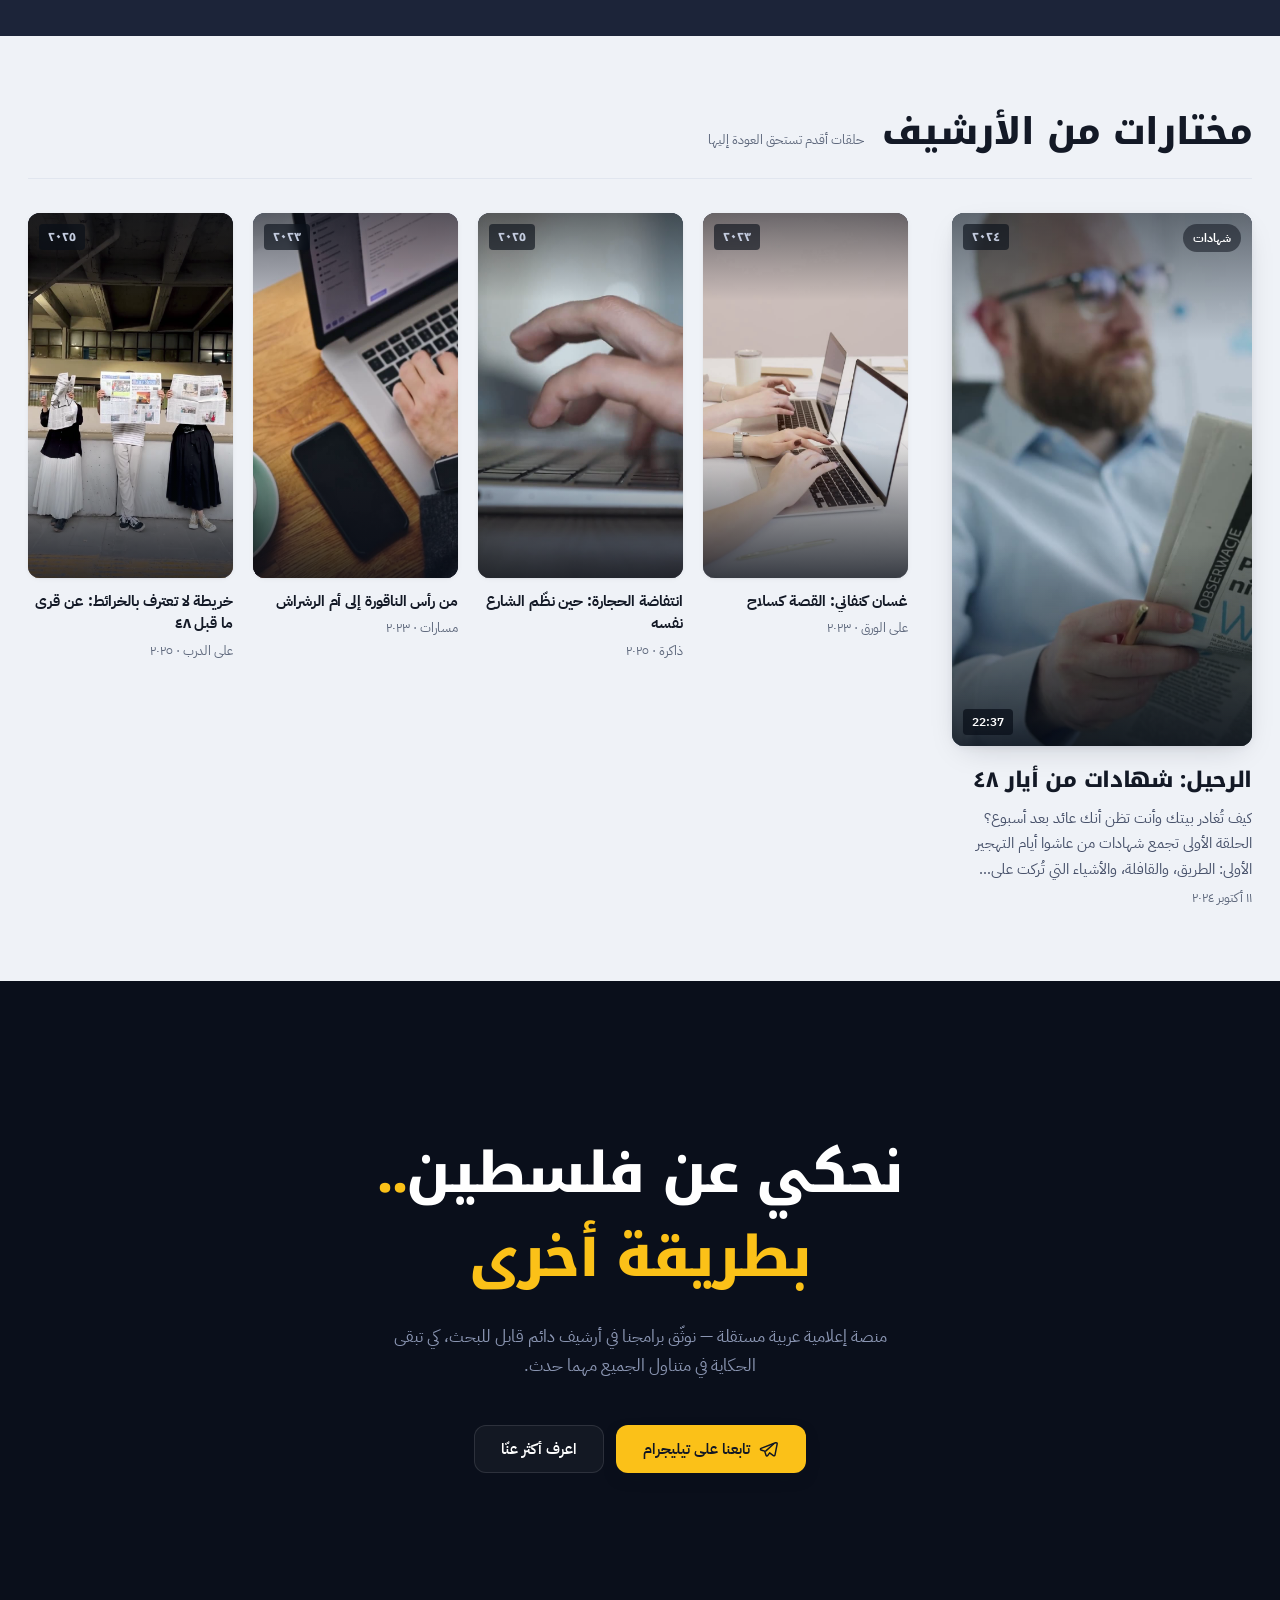
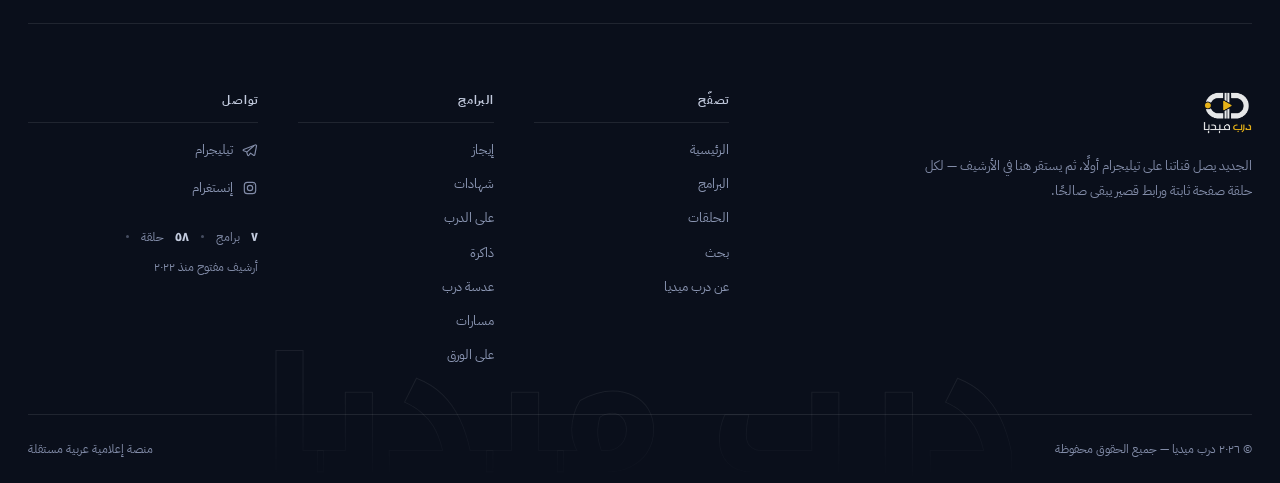
==== commit 751c9747: "Signed-off-by: Eslam abselnasser <96479431+imsemoo@users.noreply.github.com>" ====
--- a/index.html
+++ b/index.html
@@ -15,7 +15,7 @@
   <link rel="preconnect" href="https://fonts.googleapis.com">
   <link rel="preconnect" href="https://fonts.gstatic.com" crossorigin>
   <link href="https://fonts.googleapis.com/css2?family=IBM+Plex+Sans+Arabic:wght@400;500;600;700&family=Noto+Kufi+Arabic:wght@600;700;800&display=swap" rel="stylesheet">
-  <link rel="stylesheet" href="assets/css/main.css?v=52">
+  <link rel="stylesheet" href="assets/css/main.css?v=53">
 </head>
 <body data-page="home" data-header="dark">
 <!--
@@ -107,8 +107,8 @@
 
   <div id="ftr"></div>
 
-  <script src="assets/js/data.js?v=52"></script>
-  <script src="assets/js/player.js?v=52"></script>
-  <script src="assets/js/app.js?v=52"></script>
+  <script src="assets/js/data.js?v=53"></script>
+  <script src="assets/js/player.js?v=53"></script>
+  <script src="assets/js/app.js?v=53"></script>
 </body>
 </html>
